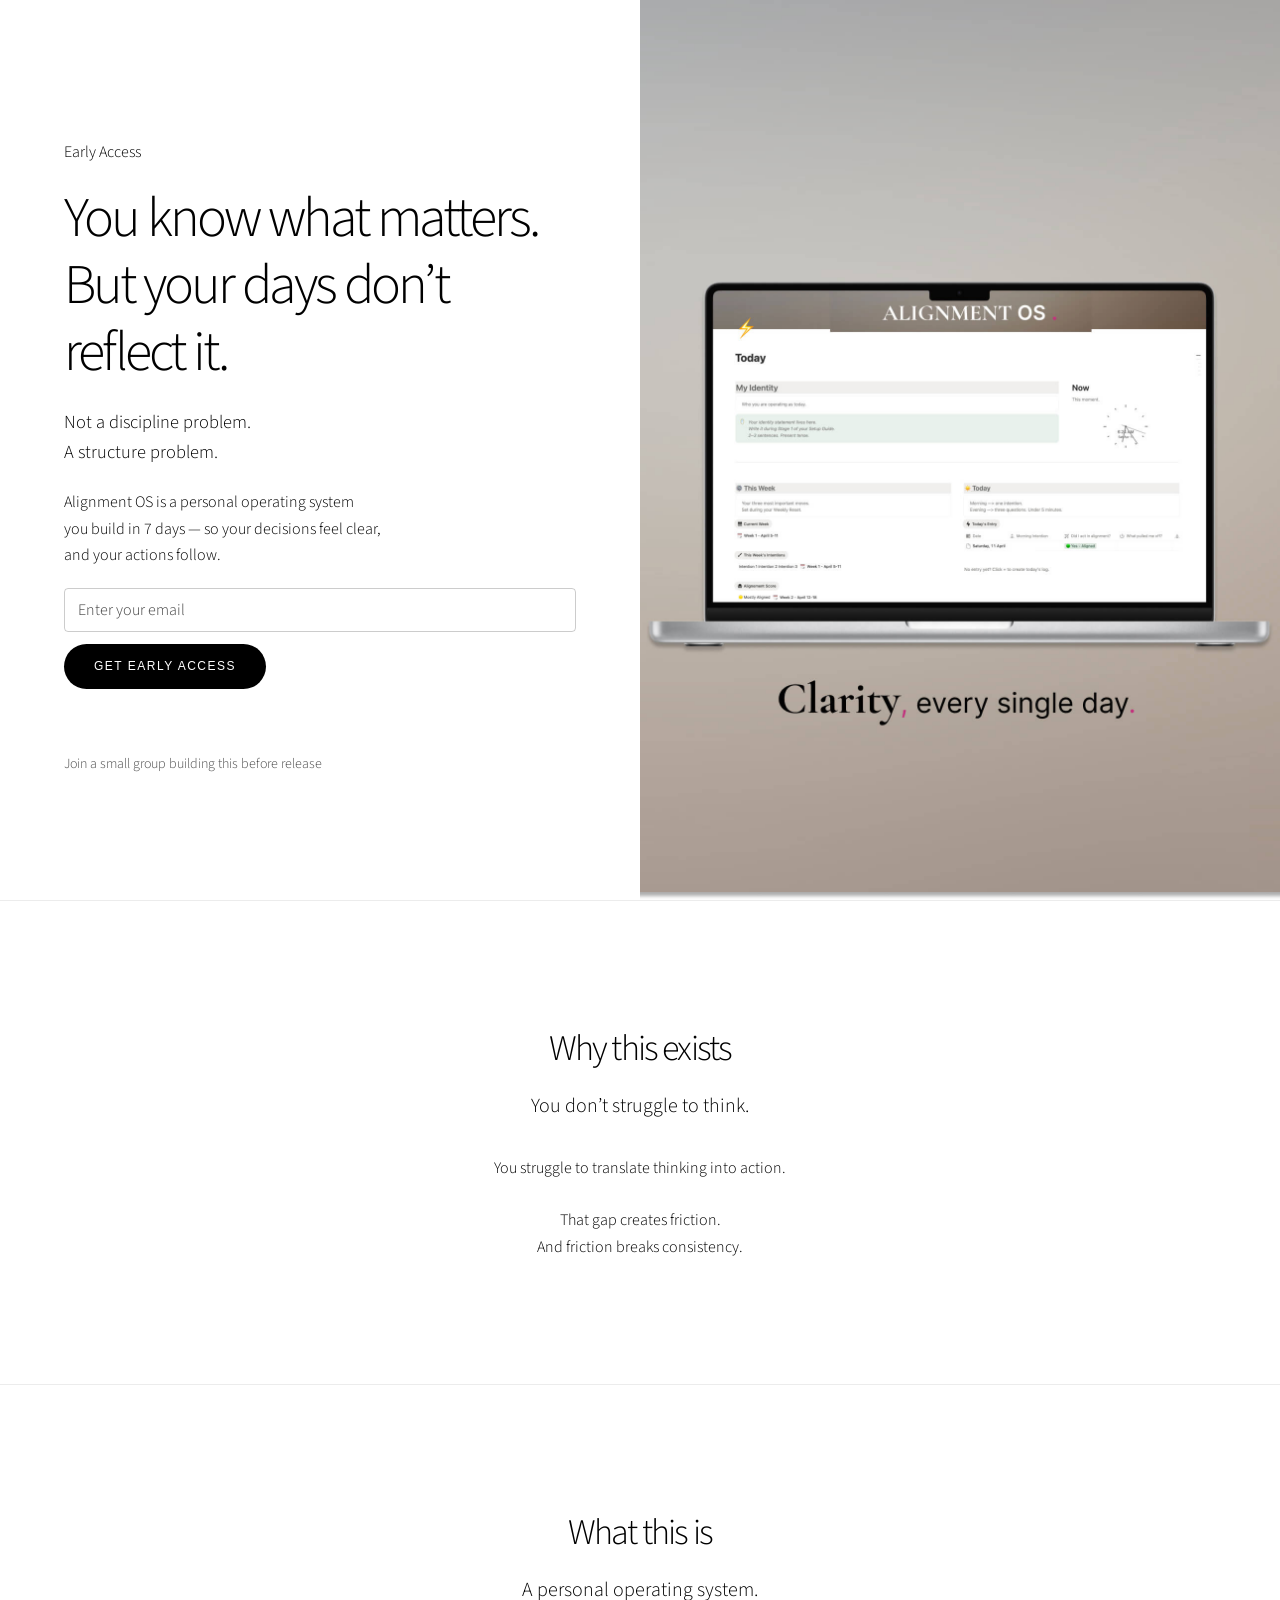
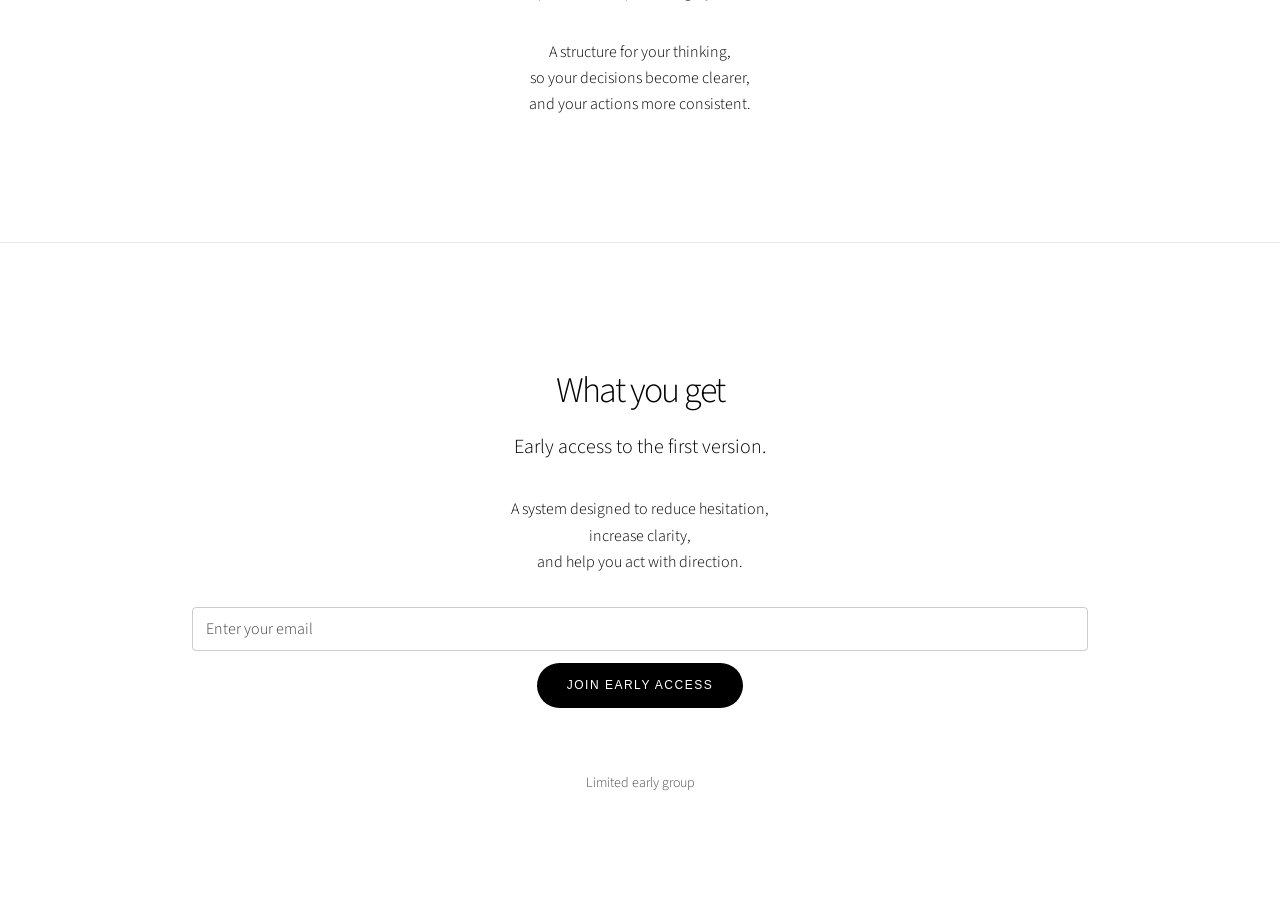
==== index.html @ 2df04540 "Update index.html" ====
<!DOCTYPE HTML>
<html>
<head>
<title>Early Access - Alignment OS</title>
<meta charset="utf-8" />
<meta name="viewport" content="width=device-width, initial-scale=1, user-scalable=no" />
<link rel="stylesheet" href="assets/css/main.css" />

<style>
.content p { margin-bottom: 1.2em; }

.hero-big { margin-bottom: 20px; }

.hero-sub {
  margin-bottom: 20px;
  font-size: 1.15em;
}

.hero-spacing { margin-bottom: 25px; }

.form-spacing input { margin-bottom: 12px; }

.cta-note {
  font-size: 14px;
  opacity: 0.7;
  margin-top: 15px;
}

.section-spacing {
  padding-top: 60px;
  padding-bottom: 60px;
}

/* IMAGE FIX */
.banner .image img {
  object-fit: cover;
  object-position: center;
  width: 100%;
  height: 100%;
}
</style>

</head>

<body class="is-preload">

<div id="wrapper" class="divided">

<!-- HERO -->
<section class="banner style1 orient-left content-align-left image-position-center fullscreen">

<div class="content">

<p>Early Access</p>

<h1 class="hero-big">
You know what matters.<br>
But your days don’t reflect it.
</h1>

<p class="hero-sub">
Not a discipline problem.<br>
A structure problem.
</p>

<p class="hero-spacing">
Alignment OS is a personal operating system<br>
you build in 7 days — so your decisions feel clear,<br>
and your actions follow.
</p>

<ul class="actions stacked">
<li>
<form action="https://formspree.io/f/xkoqaddy" method="POST" class="form-spacing">

<input type="email" name="email" placeholder="Enter your email" required>

<input type="hidden" name="_redirect" value="https://thehumancognilab.com/offer">
<input type="hidden" name="_next" value="https://thehumancognilab.com/offer">
<input type="hidden" name="_captcha" value="false">

<div>
  <button type="submit" class="primary">
    Get early access
  </button>
</div>

</form>
</li>
</ul>

<p class="cta-note">
Join a small group building this before release
</p>

</div>

<div class="image">
<img src="images/banner.jpg" alt="Alignment OS Preview" />
</div>

</section>

<!-- SECTION 2 -->
<section class="wrapper style1 align-center section-spacing">
<div class="inner">

<h2>Why this exists</h2>

<p class="major">
You don’t struggle to think.
</p>

<p>
You struggle to translate thinking into action.<br><br>
That gap creates friction.<br>
And friction breaks consistency.
</p>

</div>
</section>

<!-- SECTION 3 -->
<section class="wrapper style1 align-center section-spacing">
<div class="inner">

<h2>What this is</h2>

<p class="major">
A personal operating system.
</p>

<p>
A structure for your thinking,<br>
so your decisions become clearer,<br>
and your actions more consistent.
</p>

</div>
</section>

<!-- SECTION 4 -->
<section class="wrapper style1 align-center section-spacing">
<div class="inner">

<h2>What you get</h2>

<p class="major">
Early access to the first version.
</p>

<p>
A system designed to reduce hesitation,<br>
increase clarity,<br>
and help you act with direction.
</p>

<ul class="actions stacked" style="margin-top: 25px;">
<li>
<form action="https://formspree.io/f/xkoqaddy" method="POST">

<input type="email" name="email" placeholder="Enter your email" required>

<input type="hidden" name="_redirect" value="https://thehumancognilab.com/offer">
<input type="hidden" name="_next" value="https://thehumancognilab.com/offer">
<input type="hidden" name="_captcha" value="false">

<div style="margin-top: 12px;">
  <button type="submit" class="primary">
    Join early access
  </button>
</div>

</form>
</li>
</ul>

<p class="cta-note">
Limited early group
</p>

</div>
</section>

</div>

</body>
</html>
---- assets/css/main.css ----
@import url(fontawesome-all.min.css);
@import url("https://fonts.googleapis.com/css?family=Source+Sans+Pro:300,300i,400,400i");

/*
	Story by HTML5 UP
	html5up.net | @ajlkn
	Free for personal and commercial use under the CCA 3.0 license (html5up.net/license)
*/

html, body, div, span, applet, object,
iframe, h1, h2, h3, h4, h5, h6, p, blockquote,
pre, a, abbr, acronym, address, big, cite,
code, del, dfn, em, img, ins, kbd, q, s, samp,
small, strike, strong, sub, sup, tt, var, b,
u, i, center, dl, dt, dd, ol, ul, li, fieldset,
form, label, legend, table, caption, tbody,
tfoot, thead, tr, th, td, article, aside,
canvas, details, embed, figure, figcaption,
footer, header, hgroup, menu, nav, output, ruby,
section, summary, time, mark, audio, video {
	margin: 0;
	padding: 0;
	border: 0;
	font-size: 100%;
	font: inherit;
	vertical-align: baseline;}

article, aside, details, figcaption, figure,
footer, header, hgroup, menu, nav, section {
	display: block;}

body {
	line-height: 1;
}

ol, ul {
	list-style: none;
}

blockquote, q {
	quotes: none;
}

	blockquote:before, blockquote:after, q:before, q:after {
		content: '';
		content: none;
	}

table {
	border-collapse: collapse;
	border-spacing: 0;
}

body {
	-webkit-text-size-adjust: none;
}

mark {
	background-color: transparent;
	color: inherit;
}

input::-moz-focus-inner {
	border: 0;
	padding: 0;
}

input, select, textarea {
	-moz-appearance: none;
	-webkit-appearance: none;
	-ms-appearance: none;
	appearance: none;
}

/* Basic */

	@-ms-viewport {
		width: device-width;
	}

	body {
		-ms-overflow-style: scrollbar;
	}

	@media screen and (max-width: 480px) {

		html, body {
			min-width: 320px;
		}

	}

	html {
		box-sizing: border-box;
	}

	*, *:before, *:after {
		box-sizing: inherit;
	}

	body {
		background: #ffffff;
	}

		body.is-preload *, body.is-preload *:before, body.is-preload *:after {
			-moz-animation: none !important;
			-webkit-animation: none !important;
			-ms-animation: none !important;
			animation: none !important;
			-moz-transition: none !important;
			-webkit-transition: none !important;
			-ms-transition: none !important;
			transition: none !important;
		}

/* Type */

	html {
		font-size: 18pt;
	}

		@media screen and (max-width: 1680px) {

			html {
				font-size: 14pt;
			}

		}

		@media screen and (max-width: 1280px) {

			html {
				font-size: 12pt;
			}

		}

		@media screen and (max-width: 736px) {

			html {
				font-size: 11pt;
			}

		}

		@media screen and (max-width: 360px) {

			html {
				font-size: 10pt;
			}

		}

	body {
		background-color: #ffffff;
		color: #000000;
	}

	body, input, select, textarea {
		font-family: "Source Sans Pro", Helvetica, sans-serif;
		font-size: 1rem;
		font-weight: 300;
		line-height: 1.65;
	}

	a {
		-moz-transition: color 0.2s ease-in-out;
		-webkit-transition: color 0.2s ease-in-out;
		-ms-transition: color 0.2s ease-in-out;
		transition: color 0.2s ease-in-out;
		text-decoration: underline;
	}

		a:hover {
			text-decoration: none;
		}

	strong, b {
		font-weight: 400;
	}

	em, i {
		font-style: italic;
	}

	p {
		margin: 0 0 2rem 0;
	}

		p.major {
			font-size: 1.25rem;
		}

	h1, h2, h3, h4, h5, h6 {
		font-weight: 300;
		line-height: 1.375;
		letter-spacing: -0.05em;
		margin: 0 0 1rem 0;
	}

		h1 a, h2 a, h3 a, h4 a, h5 a, h6 a {
			color: inherit;
			text-decoration: none;
		}

	h1 {
		font-size: 3.5rem;
		line-height: 1.2;
	}

	h2 {
		font-size: 2.25rem;
	}

	h3 {
		font-size: 1.5rem;
	}

	h4 {
		font-size: 1.1rem;
	}

	h5 {
		font-size: 0.9rem;
	}

	h6 {
		font-size: 0.7rem;
	}

	sub {
		font-size: 0.8rem;
		position: relative;
		top: 0.5rem;
	}

	sup {
		font-size: 0.8rem;
		position: relative;
		top: -0.5rem;
	}

	blockquote {
		border-left: solid 4px;
		font-style: italic;
		margin: 0 0 2rem 0;
		padding: 0.5rem 0 0.5rem 2rem;
	}

	code {
		border-radius: 4px;
		font-family: "Courier New", monospace;
		font-size: 0.9em;
		margin: 0 0.25rem;
		padding: 0.25rem 0.325rem;
	}

	pre {
		-webkit-overflow-scrolling: touch;
		font-family: "Courier New", monospace;
		font-size: 0.9em;
		margin: 0 0 2rem 0;
	}

		pre code {
			display: block;
			line-height: 1.5;
			padding: 0.75rem 1rem;
			overflow-x: auto;
		}

	hr {
		border: 0;
		border-bottom: solid 1px;
		margin: 2.5rem 0;
	}

		hr.major {
			margin: 3.5rem 0;
		}

	.align-left {
		text-align: left;
	}

	.align-center {
		text-align: center;
	}

	.align-right {
		text-align: right;
	}

	@media screen and (max-width: 736px) {

		p.major {
			font-size: 1.1rem;
		}

		h1 {
			font-size: 2.5rem;
		}

		h2 {
			font-size: 2rem;
		}

		h3 {
			font-size: 1.25rem;
		}

		h4 {
			font-size: 1rem;
		}

	}

	input, select, textarea {
		color: #000000;
	}

	a {
		color: #000000;
	}

		a:hover {
			color: #47D3E5;
		}

	strong, b {
		color: #000000;
	}

	h1, h2, h3, h4, h5, h6 {
		color: #000000;
	}

	blockquote {
		border-left-color: rgba(0, 0, 0, 0.2);
	}

	code {
		background: rgba(0, 0, 0, 0.05);
		border-color: rgba(0, 0, 0, 0.2);
	}

	hr {
		border-bottom-color: rgba(0, 0, 0, 0.2);
	}

/* Row */

	.row {
		display: flex;
		flex-wrap: wrap;
		box-sizing: border-box;
		align-items: stretch;
	}

		.row > * {
			box-sizing: border-box;
		}

		.row.gtr-uniform > * > :last-child {
			margin-bottom: 0;
		}

		.row.aln-left {
			justify-content: flex-start;
		}

		.row.aln-center {
			justify-content: center;
		}

		.row.aln-right {
			justify-content: flex-end;
		}

		.row.aln-top {
			align-items: flex-start;
		}

		.row.aln-middle {
			align-items: center;
		}

		.row.aln-bottom {
			align-items: flex-end;
		}

		.row > .imp {
			order: -1;
		}

		.row > .col-1 {
			width: 8.33333%;
		}

		.row > .off-1 {
			margin-left: 8.33333%;
		}

		.row > .col-2 {
			width: 16.66667%;
		}

		.row > .off-2 {
			margin-left: 16.66667%;
		}

		.row > .col-3 {
			width: 25%;
		}

		.row > .off-3 {
			margin-left: 25%;
		}

		.row > .col-4 {
			width: 33.33333%;
		}

		.row > .off-4 {
			margin-left: 33.33333%;
		}

		.row > .col-5 {
			width: 41.66667%;
		}

		.row > .off-5 {
			margin-left: 41.66667%;
		}

		.row > .col-6 {
			width: 50%;
		}

		.row > .off-6 {
			margin-left: 50%;
		}

		.row > .col-7 {
			width: 58.33333%;
		}

		.row > .off-7 {
			margin-left: 58.33333%;
		}

		.row > .col-8 {
			width: 66.66667%;
		}

		.row > .off-8 {
			margin-left: 66.66667%;
		}

		.row > .col-9 {
			width: 75%;
		}

		.row > .off-9 {
			margin-left: 75%;
		}

		.row > .col-10 {
			width: 83.33333%;
		}

		.row > .off-10 {
			margin-left: 83.33333%;
		}

		.row > .col-11 {
			width: 91.66667%;
		}

		.row > .off-11 {
			margin-left: 91.66667%;
		}

		.row > .col-12 {
			width: 100%;
		}

		.row > .off-12 {
			margin-left: 100%;
		}

		.row.gtr-0 {
			margin-top: 0;
			margin-left: 0rem;
		}

			.row.gtr-0 > * {
				padding: 0 0 0 0rem;
			}

			.row.gtr-0.gtr-uniform {
				margin-top: 0rem;
			}

				.row.gtr-0.gtr-uniform > * {
					padding-top: 0rem;
				}

		.row.gtr-25 {
			margin-top: 0;
			margin-left: -0.5rem;
		}

			.row.gtr-25 > * {
				padding: 0 0 0 0.5rem;
			}

			.row.gtr-25.gtr-uniform {
				margin-top: -0.5rem;
			}

				.row.gtr-25.gtr-uniform > * {
					padding-top: 0.5rem;
				}

		.row.gtr-50 {
			margin-top: 0;
			margin-left: -1rem;
		}

			.row.gtr-50 > * {
				padding: 0 0 0 1rem;
			}

			.row.gtr-50.gtr-uniform {
				margin-top: -1rem;
			}

				.row.gtr-50.gtr-uniform > * {
					padding-top: 1rem;
				}

		.row {
			margin-top: 0;
			margin-left: -2rem;
		}

			.row > * {
				padding: 0 0 0 2rem;
			}

			.row.gtr-uniform {
				margin-top: -2rem;
			}

				.row.gtr-uniform > * {
					padding-top: 2rem;
				}

		.row.gtr-150 {
			margin-top: 0;
			margin-left: -3rem;
		}

			.row.gtr-150 > * {
				padding: 0 0 0 3rem;
			}

			.row.gtr-150.gtr-uniform {
				margin-top: -3rem;
			}

				.row.gtr-150.gtr-uniform > * {
					padding-top: 3rem;
				}

		.row.gtr-200 {
			margin-top: 0;
			margin-left: -4rem;
		}

			.row.gtr-200 > * {
				padding: 0 0 0 4rem;
			}

			.row.gtr-200.gtr-uniform {
				margin-top: -4rem;
			}

				.row.gtr-200.gtr-uniform > * {
					padding-top: 4rem;
				}

		@media screen and (max-width: 1680px) {

			.row {
				display: flex;
				flex-wrap: wrap;
				box-sizing: border-box;
				align-items: stretch;
			}

				.row > * {
					box-sizing: border-box;
				}

				.row.gtr-uniform > * > :last-child {
					margin-bottom: 0;
				}

				.row.aln-left {
					justify-content: flex-start;
				}

				.row.aln-center {
					justify-content: center;
				}

				.row.aln-right {
					justify-content: flex-end;
				}

				.row.aln-top {
					align-items: flex-start;
				}

				.row.aln-middle {
					align-items: center;
				}

				.row.aln-bottom {
					align-items: flex-end;
				}

				.row > .imp-xlarge {
					order: -1;
				}

				.row > .col-1-xlarge {
					width: 8.33333%;
				}

				.row > .off-1-xlarge {
					margin-left: 8.33333%;
				}

				.row > .col-2-xlarge {
					width: 16.66667%;
				}

				.row > .off-2-xlarge {
					margin-left: 16.66667%;
				}

				.row > .col-3-xlarge {
					width: 25%;
				}

				.row > .off-3-xlarge {
					margin-left: 25%;
				}

				.row > .col-4-xlarge {
					width: 33.33333%;
				}

				.row > .off-4-xlarge {
					margin-left: 33.33333%;
				}

				.row > .col-5-xlarge {
					width: 41.66667%;
				}

				.row > .off-5-xlarge {
					margin-left: 41.66667%;
				}

				.row > .col-6-xlarge {
					width: 50%;
				}

				.row > .off-6-xlarge {
					margin-left: 50%;
				}

				.row > .col-7-xlarge {
					width: 58.33333%;
				}

				.row > .off-7-xlarge {
					margin-left: 58.33333%;
				}

				.row > .col-8-xlarge {
					width: 66.66667%;
				}

				.row > .off-8-xlarge {
					margin-left: 66.66667%;
				}

				.row > .col-9-xlarge {
					width: 75%;
				}

				.row > .off-9-xlarge {
					margin-left: 75%;
				}

				.row > .col-10-xlarge {
					width: 83.33333%;
				}

				.row > .off-10-xlarge {
					margin-left: 83.33333%;
				}

				.row > .col-11-xlarge {
					width: 91.66667%;
				}

				.row > .off-11-xlarge {
					margin-left: 91.66667%;
				}

				.row > .col-12-xlarge {
					width: 100%;
				}

				.row > .off-12-xlarge {
					margin-left: 100%;
				}

				.row.gtr-0 {
					margin-top: 0;
					margin-left: 0rem;
				}

					.row.gtr-0 > * {
						padding: 0 0 0 0rem;
					}

					.row.gtr-0.gtr-uniform {
						margin-top: 0rem;
					}

						.row.gtr-0.gtr-uniform > * {
							padding-top: 0rem;
						}

				.row.gtr-25 {
					margin-top: 0;
					margin-left: -0.5rem;
				}

					.row.gtr-25 > * {
						padding: 0 0 0 0.5rem;
					}

					.row.gtr-25.gtr-uniform {
						margin-top: -0.5rem;
					}

						.row.gtr-25.gtr-uniform > * {
							padding-top: 0.5rem;
						}

				.row.gtr-50 {
					margin-top: 0;
					margin-left: -1rem;
				}

					.row.gtr-50 > * {
						padding: 0 0 0 1rem;
					}

					.row.gtr-50.gtr-uniform {
						margin-top: -1rem;
					}

						.row.gtr-50.gtr-uniform > * {
							padding-top: 1rem;
						}

				.row {
					margin-top: 0;
					margin-left: -2rem;
				}

					.row > * {
						padding: 0 0 0 2rem;
					}

					.row.gtr-uniform {
						margin-top: -2rem;
					}

						.row.gtr-uniform > * {
							padding-top: 2rem;
						}

				.row.gtr-150 {
					margin-top: 0;
					margin-left: -3rem;
				}

					.row.gtr-150 > * {
						padding: 0 0 0 3rem;
					}

					.row.gtr-150.gtr-uniform {
						margin-top: -3rem;
					}

						.row.gtr-150.gtr-uniform > * {
							padding-top: 3rem;
						}

				.row.gtr-200 {
					margin-top: 0;
					margin-left: -4rem;
				}

					.row.gtr-200 > * {
						padding: 0 0 0 4rem;
					}

					.row.gtr-200.gtr-uniform {
						margin-top: -4rem;
					}

						.row.gtr-200.gtr-uniform > * {
							padding-top: 4rem;
						}

		}

		@media screen and (max-width: 1280px) {

			.row {
				display: flex;
				flex-wrap: wrap;
				box-sizing: border-box;
				align-items: stretch;
			}

				.row > * {
					box-sizing: border-box;
				}

				.row.gtr-uniform > * > :last-child {
					margin-bottom: 0;
				}

				.row.aln-left {
					justify-content: flex-start;
				}

				.row.aln-center {
					justify-content: center;
				}

				.row.aln-right {
					justify-content: flex-end;
				}

				.row.aln-top {
					align-items: flex-start;
				}

				.row.aln-middle {
					align-items: center;
				}

				.row.aln-bottom {
					align-items: flex-end;
				}

				.row > .imp-large {
					order: -1;
				}

				.row > .col-1-large {
					width: 8.33333%;
				}

				.row > .off-1-large {
					margin-left: 8.33333%;
				}

				.row > .col-2-large {
					width: 16.66667%;
				}

				.row > .off-2-large {
					margin-left: 16.66667%;
				}

				.row > .col-3-large {
					width: 25%;
				}

				.row > .off-3-large {
					margin-left: 25%;
				}

				.row > .col-4-large {
					width: 33.33333%;
				}

				.row > .off-4-large {
					margin-left: 33.33333%;
				}

				.row > .col-5-large {
					width: 41.66667%;
				}

				.row > .off-5-large {
					margin-left: 41.66667%;
				}

				.row > .col-6-large {
					width: 50%;
				}

				.row > .off-6-large {
					margin-left: 50%;
				}

				.row > .col-7-large {
					width: 58.33333%;
				}

				.row > .off-7-large {
					margin-left: 58.33333%;
				}

				.row > .col-8-large {
					width: 66.66667%;
				}

				.row > .off-8-large {
					margin-left: 66.66667%;
				}

				.row > .col-9-large {
					width: 75%;
				}

				.row > .off-9-large {
					margin-left: 75%;
				}

				.row > .col-10-large {
					width: 83.33333%;
				}

				.row > .off-10-large {
					margin-left: 83.33333%;
				}

				.row > .col-11-large {
					width: 91.66667%;
				}

				.row > .off-11-large {
					margin-left: 91.66667%;
				}

				.row > .col-12-large {
					width: 100%;
				}

				.row > .off-12-large {
					margin-left: 100%;
				}

				.row.gtr-0 {
					margin-top: 0;
					margin-left: 0rem;
				}

					.row.gtr-0 > * {
						padding: 0 0 0 0rem;
					}

					.row.gtr-0.gtr-uniform {
						margin-top: 0rem;
					}

						.row.gtr-0.gtr-uniform > * {
							padding-top: 0rem;
						}

				.row.gtr-25 {
					margin-top: 0;
					margin-left: -0.5rem;
				}

					.row.gtr-25 > * {
						padding: 0 0 0 0.5rem;
					}

					.row.gtr-25.gtr-uniform {
						margin-top: -0.5rem;
					}

						.row.gtr-25.gtr-uniform > * {
							padding-top: 0.5rem;
						}

				.row.gtr-50 {
					margin-top: 0;
					margin-left: -1rem;
				}

					.row.gtr-50 > * {
						padding: 0 0 0 1rem;
					}

					.row.gtr-50.gtr-uniform {
						margin-top: -1rem;
					}

						.row.gtr-50.gtr-uniform > * {
							padding-top: 1rem;
						}

				.row {
					margin-top: 0;
					margin-left: -2rem;
				}

					.row > * {
						padding: 0 0 0 2rem;
					}

					.row.gtr-uniform {
						margin-top: -2rem;
					}

						.row.gtr-uniform > * {
							padding-top: 2rem;
						}

				.row.gtr-150 {
					margin-top: 0;
					margin-left: -3rem;
				}

					.row.gtr-150 > * {
						padding: 0 0 0 3rem;
					}

					.row.gtr-150.gtr-uniform {
						margin-top: -3rem;
					}

						.row.gtr-150.gtr-uniform > * {
							padding-top: 3rem;
						}

				.row.gtr-200 {
					margin-top: 0;
					margin-left: -4rem;
				}

					.row.gtr-200 > * {
						padding: 0 0 0 4rem;
					}

					.row.gtr-200.gtr-uniform {
						margin-top: -4rem;
					}

						.row.gtr-200.gtr-uniform > * {
							padding-top: 4rem;
						}

		}

		@media screen and (max-width: 980px) {

			.row {
				display: flex;
				flex-wrap: wrap;
				box-sizing: border-box;
				align-items: stretch;
			}

				.row > * {
					box-sizing: border-box;
				}

				.row.gtr-uniform > * > :last-child {
					margin-bottom: 0;
				}

				.row.aln-left {
					justify-content: flex-start;
				}

				.row.aln-center {
					justify-content: center;
				}

				.row.aln-right {
					justify-content: flex-end;
				}

				.row.aln-top {
					align-items: flex-start;
				}

				.row.aln-middle {
					align-items: center;
				}

				.row.aln-bottom {
					align-items: flex-end;
				}

				.row > .imp-medium {
					order: -1;
				}

				.row > .col-1-medium {
					width: 8.33333%;
				}

				.row > .off-1-medium {
					margin-left: 8.33333%;
				}

				.row > .col-2-medium {
					width: 16.66667%;
				}

				.row > .off-2-medium {
					margin-left: 16.66667%;
				}

				.row > .col-3-medium {
					width: 25%;
				}

				.row > .off-3-medium {
					margin-left: 25%;
				}

				.row > .col-4-medium {
					width: 33.33333%;
				}

				.row > .off-4-medium {
					margin-left: 33.33333%;
				}

				.row > .col-5-medium {
					width: 41.66667%;
				}

				.row > .off-5-medium {
					margin-left: 41.66667%;
				}

				.row > .col-6-medium {
					width: 50%;
				}

				.row > .off-6-medium {
					margin-left: 50%;
				}

				.row > .col-7-medium {
					width: 58.33333%;
				}

				.row > .off-7-medium {
					margin-left: 58.33333%;
				}

				.row > .col-8-medium {
					width: 66.66667%;
				}

				.row > .off-8-medium {
					margin-left: 66.66667%;
				}

				.row > .col-9-medium {
					width: 75%;
				}

				.row > .off-9-medium {
					margin-left: 75%;
				}

				.row > .col-10-medium {
					width: 83.33333%;
				}

				.row > .off-10-medium {
					margin-left: 83.33333%;
				}

				.row > .col-11-medium {
					width: 91.66667%;
				}

				.row > .off-11-medium {
					margin-left: 91.66667%;
				}

				.row > .col-12-medium {
					width: 100%;
				}

				.row > .off-12-medium {
					margin-left: 100%;
				}

				.row.gtr-0 {
					margin-top: 0;
					margin-left: 0rem;
				}

					.row.gtr-0 > * {
						padding: 0 0 0 0rem;
					}

					.row.gtr-0.gtr-uniform {
						margin-top: 0rem;
					}

						.row.gtr-0.gtr-uniform > * {
							padding-top: 0rem;
						}

				.row.gtr-25 {
					margin-top: 0;
					margin-left: -0.5rem;
				}

					.row.gtr-25 > * {
						padding: 0 0 0 0.5rem;
					}

					.row.gtr-25.gtr-uniform {
						margin-top: -0.5rem;
					}

						.row.gtr-25.gtr-uniform > * {
							padding-top: 0.5rem;
						}

				.row.gtr-50 {
					margin-top: 0;
					margin-left: -1rem;
				}

					.row.gtr-50 > * {
						padding: 0 0 0 1rem;
					}

					.row.gtr-50.gtr-uniform {
						margin-top: -1rem;
					}

						.row.gtr-50.gtr-uniform > * {
							padding-top: 1rem;
						}

				.row {
					margin-top: 0;
					margin-left: -2rem;
				}

					.row > * {
						padding: 0 0 0 2rem;
					}

					.row.gtr-uniform {
						margin-top: -2rem;
					}

						.row.gtr-uniform > * {
							padding-top: 2rem;
						}

				.row.gtr-150 {
					margin-top: 0;
					margin-left: -3rem;
				}

					.row.gtr-150 > * {
						padding: 0 0 0 3rem;
					}

					.row.gtr-150.gtr-uniform {
						margin-top: -3rem;
					}

						.row.gtr-150.gtr-uniform > * {
							padding-top: 3rem;
						}

				.row.gtr-200 {
					margin-top: 0;
					margin-left: -4rem;
				}

					.row.gtr-200 > * {
						padding: 0 0 0 4rem;
					}

					.row.gtr-200.gtr-uniform {
						margin-top: -4rem;
					}

						.row.gtr-200.gtr-uniform > * {
							padding-top: 4rem;
						}

		}

		@media screen and (max-width: 736px) {

			.row {
				display: flex;
				flex-wrap: wrap;
				box-sizing: border-box;
				align-items: stretch;
			}

				.row > * {
					box-sizing: border-box;
				}

				.row.gtr-uniform > * > :last-child {
					margin-bottom: 0;
				}

				.row.aln-left {
					justify-content: flex-start;
				}

				.row.aln-center {
					justify-content: center;
				}

				.row.aln-right {
					justify-content: flex-end;
				}

				.row.aln-top {
					align-items: flex-start;
				}

				.row.aln-middle {
					align-items: center;
				}

				.row.aln-bottom {
					align-items: flex-end;
				}

				.row > .imp-small {
					order: -1;
				}

				.row > .col-1-small {
					width: 8.33333%;
				}

				.row > .off-1-small {
					margin-left: 8.33333%;
				}

				.row > .col-2-small {
					width: 16.66667%;
				}

				.row > .off-2-small {
					margin-left: 16.66667%;
				}

				.row > .col-3-small {
					width: 25%;
				}

				.row > .off-3-small {
					margin-left: 25%;
				}

				.row > .col-4-small {
					width: 33.33333%;
				}

				.row > .off-4-small {
					margin-left: 33.33333%;
				}

				.row > .col-5-small {
					width: 41.66667%;
				}

				.row > .off-5-small {
					margin-left: 41.66667%;
				}

				.row > .col-6-small {
					width: 50%;
				}

				.row > .off-6-small {
					margin-left: 50%;
				}

				.row > .col-7-small {
					width: 58.33333%;
				}

				.row > .off-7-small {
					margin-left: 58.33333%;
				}

				.row > .col-8-small {
					width: 66.66667%;
				}

				.row > .off-8-small {
					margin-left: 66.66667%;
				}

				.row > .col-9-small {
					width: 75%;
				}

				.row > .off-9-small {
					margin-left: 75%;
				}

				.row > .col-10-small {
					width: 83.33333%;
				}

				.row > .off-10-small {
					margin-left: 83.33333%;
				}

				.row > .col-11-small {
					width: 91.66667%;
				}

				.row > .off-11-small {
					margin-left: 91.66667%;
				}

				.row > .col-12-small {
					width: 100%;
				}

				.row > .off-12-small {
					margin-left: 100%;
				}

				.row.gtr-0 {
					margin-top: 0;
					margin-left: 0rem;
				}

					.row.gtr-0 > * {
						padding: 0 0 0 0rem;
					}

					.row.gtr-0.gtr-uniform {
						margin-top: 0rem;
					}

						.row.gtr-0.gtr-uniform > * {
							padding-top: 0rem;
						}

				.row.gtr-25 {
					margin-top: 0;
					margin-left: -0.5rem;
				}

					.row.gtr-25 > * {
						padding: 0 0 0 0.5rem;
					}

					.row.gtr-25.gtr-uniform {
						margin-top: -0.5rem;
					}

						.row.gtr-25.gtr-uniform > * {
							padding-top: 0.5rem;
						}

				.row.gtr-50 {
					margin-top: 0;
					margin-left: -1rem;
				}

					.row.gtr-50 > * {
						padding: 0 0 0 1rem;
					}

					.row.gtr-50.gtr-uniform {
						margin-top: -1rem;
					}

						.row.gtr-50.gtr-uniform > * {
							padding-top: 1rem;
						}

				.row {
					margin-top: 0;
					margin-left: -2rem;
				}

					.row > * {
						padding: 0 0 0 2rem;
					}

					.row.gtr-uniform {
						margin-top: -2rem;
					}

						.row.gtr-uniform > * {
							padding-top: 2rem;
						}

				.row.gtr-150 {
					margin-top: 0;
					margin-left: -3rem;
				}

					.row.gtr-150 > * {
						padding: 0 0 0 3rem;
					}

					.row.gtr-150.gtr-uniform {
						margin-top: -3rem;
					}

						.row.gtr-150.gtr-uniform > * {
							padding-top: 3rem;
						}

				.row.gtr-200 {
					margin-top: 0;
					margin-left: -4rem;
				}

					.row.gtr-200 > * {
						padding: 0 0 0 4rem;
					}

					.row.gtr-200.gtr-uniform {
						margin-top: -4rem;
					}

						.row.gtr-200.gtr-uniform > * {
							padding-top: 4rem;
						}

		}

		@media screen and (max-width: 480px) {

			.row {
				display: flex;
				flex-wrap: wrap;
				box-sizing: border-box;
				align-items: stretch;
			}

				.row > * {
					box-sizing: border-box;
				}

				.row.gtr-uniform > * > :last-child {
					margin-bottom: 0;
				}

				.row.aln-left {
					justify-content: flex-start;
				}

				.row.aln-center {
					justify-content: center;
				}

				.row.aln-right {
					justify-content: flex-end;
				}

				.row.aln-top {
					align-items: flex-start;
				}

				.row.aln-middle {
					align-items: center;
				}

				.row.aln-bottom {
					align-items: flex-end;
				}

				.row > .imp-xsmall {
					order: -1;
				}

				.row > .col-1-xsmall {
					width: 8.33333%;
				}

				.row > .off-1-xsmall {
					margin-left: 8.33333%;
				}

				.row > .col-2-xsmall {
					width: 16.66667%;
				}

				.row > .off-2-xsmall {
					margin-left: 16.66667%;
				}

				.row > .col-3-xsmall {
					width: 25%;
				}

				.row > .off-3-xsmall {
					margin-left: 25%;
				}

				.row > .col-4-xsmall {
					width: 33.33333%;
				}

				.row > .off-4-xsmall {
					margin-left: 33.33333%;
				}

				.row > .col-5-xsmall {
					width: 41.66667%;
				}

				.row > .off-5-xsmall {
					margin-left: 41.66667%;
				}

				.row > .col-6-xsmall {
					width: 50%;
				}

				.row > .off-6-xsmall {
					margin-left: 50%;
				}

				.row > .col-7-xsmall {
					width: 58.33333%;
				}

				.row > .off-7-xsmall {
					margin-left: 58.33333%;
				}

				.row > .col-8-xsmall {
					width: 66.66667%;
				}

				.row > .off-8-xsmall {
					margin-left: 66.66667%;
				}

				.row > .col-9-xsmall {
					width: 75%;
				}

				.row > .off-9-xsmall {
					margin-left: 75%;
				}

				.row > .col-10-xsmall {
					width: 83.33333%;
				}

				.row > .off-10-xsmall {
					margin-left: 83.33333%;
				}

				.row > .col-11-xsmall {
					width: 91.66667%;
				}

				.row > .off-11-xsmall {
					margin-left: 91.66667%;
				}

				.row > .col-12-xsmall {
					width: 100%;
				}

				.row > .off-12-xsmall {
					margin-left: 100%;
				}

				.row.gtr-0 {
					margin-top: 0;
					margin-left: 0rem;
				}

					.row.gtr-0 > * {
						padding: 0 0 0 0rem;
					}

					.row.gtr-0.gtr-uniform {
						margin-top: 0rem;
					}

						.row.gtr-0.gtr-uniform > * {
							padding-top: 0rem;
						}

				.row.gtr-25 {
					margin-top: 0;
					margin-left: -0.5rem;
				}

					.row.gtr-25 > * {
						padding: 0 0 0 0.5rem;
					}

					.row.gtr-25.gtr-uniform {
						margin-top: -0.5rem;
					}

						.row.gtr-25.gtr-uniform > * {
							padding-top: 0.5rem;
						}

				.row.gtr-50 {
					margin-top: 0;
					margin-left: -1rem;
				}

					.row.gtr-50 > * {
						padding: 0 0 0 1rem;
					}

					.row.gtr-50.gtr-uniform {
						margin-top: -1rem;
					}

						.row.gtr-50.gtr-uniform > * {
							padding-top: 1rem;
						}

				.row {
					margin-top: 0;
					margin-left: -2rem;
				}

					.row > * {
						padding: 0 0 0 2rem;
					}

					.row.gtr-uniform {
						margin-top: -2rem;
					}

						.row.gtr-uniform > * {
							padding-top: 2rem;
						}

				.row.gtr-150 {
					margin-top: 0;
					margin-left: -3rem;
				}

					.row.gtr-150 > * {
						padding: 0 0 0 3rem;
					}

					.row.gtr-150.gtr-uniform {
						margin-top: -3rem;
					}

						.row.gtr-150.gtr-uniform > * {
							padding-top: 3rem;
						}

				.row.gtr-200 {
					margin-top: 0;
					margin-left: -4rem;
				}

					.row.gtr-200 > * {
						padding: 0 0 0 4rem;
					}

					.row.gtr-200.gtr-uniform {
						margin-top: -4rem;
					}

						.row.gtr-200.gtr-uniform > * {
							padding-top: 4rem;
						}

		}

		@media screen and (max-width: 360px) {

			.row {
				display: flex;
				flex-wrap: wrap;
				box-sizing: border-box;
				align-items: stretch;
			}

				.row > * {
					box-sizing: border-box;
				}

				.row.gtr-uniform > * > :last-child {
					margin-bottom: 0;
				}

				.row.aln-left {
					justify-content: flex-start;
				}

				.row.aln-center {
					justify-content: center;
				}

				.row.aln-right {
					justify-content: flex-end;
				}

				.row.aln-top {
					align-items: flex-start;
				}

				.row.aln-middle {
					align-items: center;
				}

				.row.aln-bottom {
					align-items: flex-end;
				}

				.row > .imp-xxsmall {
					order: -1;
				}

				.row > .col-1-xxsmall {
					width: 8.33333%;
				}

				.row > .off-1-xxsmall {
					margin-left: 8.33333%;
				}

				.row > .col-2-xxsmall {
					width: 16.66667%;
				}

				.row > .off-2-xxsmall {
					margin-left: 16.66667%;
				}

				.row > .col-3-xxsmall {
					width: 25%;
				}

				.row > .off-3-xxsmall {
					margin-left: 25%;
				}

				.row > .col-4-xxsmall {
					width: 33.33333%;
				}

				.row > .off-4-xxsmall {
					margin-left: 33.33333%;
				}

				.row > .col-5-xxsmall {
					width: 41.66667%;
				}

				.row > .off-5-xxsmall {
					margin-left: 41.66667%;
				}

				.row > .col-6-xxsmall {
					width: 50%;
				}

				.row > .off-6-xxsmall {
					margin-left: 50%;
				}

				.row > .col-7-xxsmall {
					width: 58.33333%;
				}

				.row > .off-7-xxsmall {
					margin-left: 58.33333%;
				}

				.row > .col-8-xxsmall {
					width: 66.66667%;
				}

				.row > .off-8-xxsmall {
					margin-left: 66.66667%;
				}

				.row > .col-9-xxsmall {
					width: 75%;
				}

				.row > .off-9-xxsmall {
					margin-left: 75%;
				}

				.row > .col-10-xxsmall {
					width: 83.33333%;
				}

				.row > .off-10-xxsmall {
					margin-left: 83.33333%;
				}

				.row > .col-11-xxsmall {
					width: 91.66667%;
				}

				.row > .off-11-xxsmall {
					margin-left: 91.66667%;
				}

				.row > .col-12-xxsmall {
					width: 100%;
				}

				.row > .off-12-xxsmall {
					margin-left: 100%;
				}

				.row.gtr-0 {
					margin-top: 0;
					margin-left: 0rem;
				}

					.row.gtr-0 > * {
						padding: 0 0 0 0rem;
					}

					.row.gtr-0.gtr-uniform {
						margin-top: 0rem;
					}

						.row.gtr-0.gtr-uniform > * {
							padding-top: 0rem;
						}

				.row.gtr-25 {
					margin-top: 0;
					margin-left: -0.5rem;
				}

					.row.gtr-25 > * {
						padding: 0 0 0 0.5rem;
					}

					.row.gtr-25.gtr-uniform {
						margin-top: -0.5rem;
					}

						.row.gtr-25.gtr-uniform > * {
							padding-top: 0.5rem;
						}

				.row.gtr-50 {
					margin-top: 0;
					margin-left: -1rem;
				}

					.row.gtr-50 > * {
						padding: 0 0 0 1rem;
					}

					.row.gtr-50.gtr-uniform {
						margin-top: -1rem;
					}

						.row.gtr-50.gtr-uniform > * {
							padding-top: 1rem;
						}

				.row {
					margin-top: 0;
					margin-left: -2rem;
				}

					.row > * {
						padding: 0 0 0 2rem;
					}

					.row.gtr-uniform {
						margin-top: -2rem;
					}

						.row.gtr-uniform > * {
							padding-top: 2rem;
						}

				.row.gtr-150 {
					margin-top: 0;
					margin-left: -3rem;
				}

					.row.gtr-150 > * {
						padding: 0 0 0 3rem;
					}

					.row.gtr-150.gtr-uniform {
						margin-top: -3rem;
					}

						.row.gtr-150.gtr-uniform > * {
							padding-top: 3rem;
						}

				.row.gtr-200 {
					margin-top: 0;
					margin-left: -4rem;
				}

					.row.gtr-200 > * {
						padding: 0 0 0 4rem;
					}

					.row.gtr-200.gtr-uniform {
						margin-top: -4rem;
					}

						.row.gtr-200.gtr-uniform > * {
							padding-top: 4rem;
						}

		}

/* Box */

	.box {
		border-radius: 4px;
		border: solid 1px;
		margin-bottom: 2rem;
		padding: 1.5rem;
	}

		.box > :last-child,
		.box > :last-child > :last-child,
		.box > :last-child > :last-child > :last-child {
			margin-bottom: 0;
		}

		.box.alt {
			border: 0;
			border-radius: 0;
			padding: 0;
		}

	.box {
		border-color: rgba(0, 0, 0, 0.2);
	}

/* Button */

	input[type="submit"],
	input[type="reset"],
	input[type="button"],
	button,
	.button {
		-moz-appearance: none;
		-webkit-appearance: none;
		-ms-appearance: none;
		appearance: none;
		-moz-transition: background-color 0.2s ease-in-out, box-shadow 0.2s ease-in-out, color 0.2s ease-in-out;
		-webkit-transition: background-color 0.2s ease-in-out, box-shadow 0.2s ease-in-out, color 0.2s ease-in-out;
		-ms-transition: background-color 0.2s ease-in-out, box-shadow 0.2s ease-in-out, color 0.2s ease-in-out;
		transition: background-color 0.2s ease-in-out, box-shadow 0.2s ease-in-out, color 0.2s ease-in-out;
		border: 0;
		cursor: pointer;
		display: inline-block;
		font-weight: 400;
		letter-spacing: 0.125em;
		text-align: center;
		text-decoration: none;
		text-transform: uppercase;
		white-space: nowrap;
		font-size: 0.75rem;
		max-width: 20rem;
		height: 3.75em;
		line-height: 3.75em;
		border-radius: 3.75em;
		padding: 0 2.5em;
		text-overflow: ellipsis;
		overflow: hidden;
	}

		input[type="submit"].icon:before,
		input[type="reset"].icon:before,
		input[type="button"].icon:before,
		button.icon:before,
		.button.icon:before {
			margin-right: 0.5rem;
		}

		input[type="submit"].fit,
		input[type="reset"].fit,
		input[type="button"].fit,
		button.fit,
		.button.fit {
			width: 100%;
		}

		input[type="submit"].small,
		input[type="reset"].small,
		input[type="button"].small,
		button.small,
		.button.small {
			font-size: 0.6rem;
			height: 3.325em;
			line-height: 3.325em;
			border-radius: 3.325em;
			padding: 0 2em;
		}

		input[type="submit"].large,
		input[type="reset"].large,
		input[type="button"].large,
		button.large,
		.button.large {
			font-size: 0.8rem;
			height: 4em;
			line-height: 4em;
			border-radius: 4em;
			padding: 0 3em;
		}

		input[type="submit"].wide,
		input[type="reset"].wide,
		input[type="button"].wide,
		button.wide,
		.button.wide {
			min-width: 14em;
		}

		input[type="submit"].disabled, input[type="submit"]:disabled,
		input[type="reset"].disabled,
		input[type="reset"]:disabled,
		input[type="button"].disabled,
		input[type="button"]:disabled,
		button.disabled,
		button:disabled,
		.button.disabled,
		.button:disabled {
			pointer-events: none;
			opacity: 0.25;
		}

	input[type="submit"],
	input[type="reset"],
	input[type="button"],
	button,
	.button {
		background-color: transparent;
		box-shadow: inset 0 0 0 1px rgba(0, 0, 0, 0.2);
		color: #000000 !important;
	}

		input[type="submit"]:hover,
		input[type="reset"]:hover,
		input[type="button"]:hover,
		button:hover,
		.button:hover {
			box-shadow: inset 0 0 0 1px #47D3E5;
			color: #47D3E5 !important;
		}

		input[type="submit"]:active,
		input[type="reset"]:active,
		input[type="button"]:active,
		button:active,
		.button:active {
			background-color: rgba(71, 211, 229, 0.2);
			box-shadow: inset 0 0 0 1px #47D3E5;
			color: #47D3E5 !important;
		}

		input[type="submit"].primary,
		input[type="reset"].primary,
		input[type="button"].primary,
		button.primary,
		.button.primary {
			background-color: #000000;
			box-shadow: none;
			color: #ffffff !important;
		}

			input[type="submit"].primary:hover,
			input[type="reset"].primary:hover,
			input[type="button"].primary:hover,
			button.primary:hover,
			.button.primary:hover {
				background-color: #47D3E5;
			}

			input[type="submit"].primary:active,
			input[type="reset"].primary:active,
			input[type="button"].primary:active,
			button.primary:active,
			.button.primary:active {
				background-color: #1ebdd1;
			}

/* Form */

	form {
		margin: 0 0 2rem 0;
	}

		form > :last-child {
			margin-bottom: 0;
		}

		form > .fields {
			display: -moz-flex;
			display: -webkit-flex;
			display: -ms-flex;
			display: flex;
			-moz-flex-wrap: wrap;
			-webkit-flex-wrap: wrap;
			-ms-flex-wrap: wrap;
			flex-wrap: wrap;
			width: calc(100% + 3rem);
			margin: -1.5rem 0 2rem -1.5rem;
		}

			form > .fields > .field {
				-moz-flex-grow: 0;
				-webkit-flex-grow: 0;
				-ms-flex-grow: 0;
				flex-grow: 0;
				-moz-flex-shrink: 0;
				-webkit-flex-shrink: 0;
				-ms-flex-shrink: 0;
				flex-shrink: 0;
				padding: 1.5rem 0 0 1.5rem;
				width: calc(100% - 1.5rem);
			}

				form > .fields > .field.half {
					width: calc(50% - 0.75rem);
				}

				form > .fields > .field.third {
					width: calc(100%/3 - 0.5rem);
				}

				form > .fields > .field.quarter {
					width: calc(25% - 0.375rem);
				}

		@media screen and (max-width: 480px) {

			form > .fields {
				width: calc(100% + 3rem);
				margin: -1.5rem 0 2rem -1.5rem;
			}

				form > .fields > .field {
					padding: 1.5rem 0 0 1.5rem;
					width: calc(100% - 1.5rem);
				}

					form > .fields > .field.half {
						width: calc(100% - 1.5rem);
					}

					form > .fields > .field.third {
						width: calc(100% - 1.5rem);
					}

					form > .fields > .field.quarter {
						width: calc(100% - 1.5rem);
					}

		}

	label {
		display: block;
		font-size: 0.9rem;
		font-weight: 400;
		margin: 0 0 1rem 0;
	}

	input[type="text"],
	input[type="password"],
	input[type="email"],
	input[type="tel"],
	input[type="search"],
	input[type="url"],
	select,
	textarea {
		-moz-appearance: none;
		-webkit-appearance: none;
		-ms-appearance: none;
		appearance: none;
		background-color: transparent;
		border-radius: 4px;
		border: none;
		border: solid 1px;
		color: inherit;
		display: block;
		outline: 0;
		padding: 0 0.825rem;
		text-decoration: none;
		width: 100%;
	}

		input[type="text"]:invalid,
		input[type="password"]:invalid,
		input[type="email"]:invalid,
		input[type="tel"]:invalid,
		input[type="search"]:invalid,
		input[type="url"]:invalid,
		select:invalid,
		textarea:invalid {
			box-shadow: none;
		}

	select {
		background-size: 1.25rem;
		background-repeat: no-repeat;
		background-position: calc(100% - 1rem) center;
		height: 2.75rem;
		padding-right: 2.75rem;
		text-overflow: ellipsis;
	}

		select:focus::-ms-value {
			background-color: transparent;
		}

		select::-ms-expand {
			display: none;
		}

	input[type="text"],
	input[type="password"],
	input[type="email"],
	input[type="tel"],
	input[type="search"],
	input[type="url"],
	select {
		height: 2.75rem;
	}

	textarea {
		padding: 0.75rem 1rem;
	}

	input[type="checkbox"],
	input[type="radio"] {
		-moz-appearance: none;
		-webkit-appearance: none;
		-ms-appearance: none;
		appearance: none;
		display: block;
		float: left;
		margin-right: -2rem;
		opacity: 0;
		width: 1rem;
		z-index: -1;
	}

		input[type="checkbox"] + label,
		input[type="radio"] + label {
			text-decoration: none;
			-moz-user-select: none;
			-webkit-user-select: none;
			-ms-user-select: none;
			user-select: none;
			cursor: pointer;
			display: inline-block;
			font-size: 1rem;
			font-weight: 300;
			padding-left: 2.4rem;
			padding-right: 0.75rem;
			position: relative;
			margin-bottom: 0;
		}

			input[type="checkbox"] + label:before,
			input[type="radio"] + label:before {
				-moz-osx-font-smoothing: grayscale;
				-webkit-font-smoothing: antialiased;
				display: inline-block;
				font-style: normal;
				font-variant: normal;
				text-rendering: auto;
				line-height: 1;
				text-transform: none !important;
				font-family: 'Font Awesome 5 Free';
				font-weight: 900;
			}

			input[type="checkbox"] + label:before,
			input[type="radio"] + label:before {
				border-radius: 4px;
				border: solid 1px;
				content: '';
				display: inline-block;
				font-size: 0.8rem;
				height: 1.65rem;
				left: 0;
				line-height: 1.65rem;
				position: absolute;
				text-align: center;
				top: 0;
				width: 1.65rem;
			}

		input[type="checkbox"]:checked + label:before,
		input[type="radio"]:checked + label:before {
			content: '\f00c';
		}

	input[type="checkbox"] + label:before {
		border-radius: 4px;
	}

	input[type="radio"] + label:before {
		border-radius: 100%;
	}

	::-webkit-input-placeholder {
		opacity: 1.0;
	}

	:-moz-placeholder {
		opacity: 1.0;
	}

	::-moz-placeholder {
		opacity: 1.0;
	}

	:-ms-input-placeholder {
		opacity: 1.0;
	}

	label {
		color: #000000;
	}

	input[type="text"],
	input[type="password"],
	input[type="email"],
	input[type="tel"],
	input[type="search"],
	input[type="url"],
	select,
	textarea {
		border-color: rgba(0, 0, 0, 0.2);
	}

		input[type="text"]:focus,
		input[type="password"]:focus,
		input[type="email"]:focus,
		input[type="tel"]:focus,
		input[type="search"]:focus,
		input[type="url"]:focus,
		select:focus,
		textarea:focus {
			border-color: #47D3E5;
			box-shadow: 0 0 0 1px #47D3E5;
		}

	select {
		background-image: url("data:image/svg+xml;charset=utf8,%3Csvg xmlns='http://www.w3.org/2000/svg' width='40' height='40' preserveAspectRatio='none' viewBox='0 0 40 40'%3E%3Cpath d='M9.4,12.3l10.4,10.4l10.4-10.4c0.2-0.2,0.5-0.4,0.9-0.4c0.3,0,0.6,0.1,0.9,0.4l3.3,3.3c0.2,0.2,0.4,0.5,0.4,0.9 c0,0.4-0.1,0.6-0.4,0.9L20.7,31.9c-0.2,0.2-0.5,0.4-0.9,0.4c-0.3,0-0.6-0.1-0.9-0.4L4.3,17.3c-0.2-0.2-0.4-0.5-0.4-0.9 c0-0.4,0.1-0.6,0.4-0.9l3.3-3.3c0.2-0.2,0.5-0.4,0.9-0.4S9.1,12.1,9.4,12.3z' fill='rgba(0, 0, 0, 0.2)' /%3E%3C/svg%3E");
	}

		select option {
			color: #000000;
			background: #ffffff;
		}

	input[type="checkbox"] + label,
	input[type="radio"] + label {
		color: #000000;
	}

		input[type="checkbox"] + label:before,
		input[type="radio"] + label:before {
			border-color: rgba(0, 0, 0, 0.2);
		}

	input[type="checkbox"]:checked + label:before,
	input[type="radio"]:checked + label:before {
		background-color: #000000;
		border-color: #000000;
		color: #ffffff;
	}

	input[type="checkbox"]:focus + label:before,
	input[type="radio"]:focus + label:before {
		border-color: #47D3E5;
		box-shadow: 0 0 0 1px #47D3E5;
	}

	::-webkit-input-placeholder {
		color: rgba(0, 0, 0, 0.75) !important;
	}

	:-moz-placeholder {
		color: rgba(0, 0, 0, 0.75) !important;
	}

	::-moz-placeholder {
		color: rgba(0, 0, 0, 0.75) !important;
	}

	:-ms-input-placeholder {
		color: rgba(0, 0, 0, 0.75) !important;
	}

/* Icon */

	.icon {
		text-decoration: none;
		border-bottom: none;
		position: relative;
		text-align: center;
	}

		.icon:before {
			-moz-osx-font-smoothing: grayscale;
			-webkit-font-smoothing: antialiased;
			display: inline-block;
			font-style: normal;
			font-variant: normal;
			text-rendering: auto;
			line-height: 1;
			text-transform: none !important;
			font-family: 'Font Awesome 5 Free';
			font-weight: 400;
		}

		.icon > .label {
			display: none;
		}

		.icon:before {
			line-height: inherit;
		}

		.icon.solid:before {
			font-weight: 900;
		}

		.icon.brands:before {
			font-family: 'Font Awesome 5 Brands';
		}

		.icon.style2:before {
			border-radius: 2.75em;
			display: inline-block;
			height: 2.75em;
			line-height: 2.75em;
			width: 2.75em;
		}

		.icon.major {
			display: block;
			margin: 0 0 1rem 0;
		}

			.icon.major:before {
				font-size: 1.25rem;
			}

	a.icon.style2:before {
		-moz-transition: background-color 0.2s ease-in-out, box-shadow 0.2s ease-in-out, color 0.2s ease-in-out;
		-webkit-transition: background-color 0.2s ease-in-out, box-shadow 0.2s ease-in-out, color 0.2s ease-in-out;
		-ms-transition: background-color 0.2s ease-in-out, box-shadow 0.2s ease-in-out, color 0.2s ease-in-out;
		transition: background-color 0.2s ease-in-out, box-shadow 0.2s ease-in-out, color 0.2s ease-in-out;
	}

	.icon.style2:before {
		box-shadow: inset 0 0 0 1px rgba(0, 0, 0, 0.2);
	}

	a.icon.style2:hover:before {
		box-shadow: inset 0 0 0 1px #47D3E5;
		color: #47D3E5;
	}

	a.icon.style2:active:before {
		background-color: rgba(71, 211, 229, 0.1);
		box-shadow: inset 0 0 0 1px #47D3E5;
		color: #47D3E5;
	}

/* Image */

	.image {
		border: 0;
		border-radius: 4px;
		display: inline-block;
		position: relative;
	}

		.image img {
			display: block;
			border-radius: 4px;
		}

		.image.left, .image.right {
			width: 40%;
			max-width: 10rem;
		}

			.image.left img, .image.right img {
				width: 100%;
			}

		.image.left {
			float: left;
			margin: 0 1.5rem 1rem 0;
			top: 0.25rem;
		}

		.image.right {
			float: right;
			margin: 0 0 1rem 1.5rem;
			top: 0.25rem;
		}

		.image.fit {
			display: block;
			margin: 0 0 2rem 0;
			width: 100%;
		}

			.image.fit img {
				width: 100%;
			}

		.image.main {
			display: block;
			margin: 0 0 3rem 0;
			width: 100%;
		}

			.image.main img {
				width: 100%;
			}

/* List */

	ol {
		list-style: decimal;
		margin: 0 0 2rem 0;
		padding-left: 1.25rem;
	}

		ol li {
			padding-left: 0.25rem;
		}

	ul {
		list-style: disc;
		margin: 0 0 2rem 0;
		padding-left: 1rem;
	}

		ul li {
			padding-left: 0.5rem;
		}

		ul.alt {
			list-style: none;
			padding-left: 0;
		}

			ul.alt li {
				border-top: solid 1px;
				padding: 0.5rem 0;
			}

				ul.alt li:first-child {
					border-top: 0;
					padding-top: 0;
				}

	dl {
		margin: 0 0 2rem 0;
	}

		dl dt {
			display: block;
			font-weight: 400;
			margin: 0 0 1rem 0;
		}

		dl dd {
			margin-left: 2rem;
		}

		dl.style2 dt {
			width: 25%;
			float: left;
		}

		dl.style2 dd {
			width: 70%;
			float: left;
		}

		dl.style2:after {
			content: '';
			display: block;
			clear: both;
		}

	ul.alt li {
		border-top-color: rgba(0, 0, 0, 0.2);
	}

/* Actions */

	ul.actions {
		display: -moz-flex;
		display: -webkit-flex;
		display: -ms-flex;
		display: flex;
		cursor: default;
		list-style: none;
		margin-left: -1rem;
		padding-left: 0;
	}

		ul.actions li {
			padding: 0 0 0 1rem;
			vertical-align: middle;
		}

		ul.actions.special {
			-moz-justify-content: center;
			-webkit-justify-content: center;
			-ms-justify-content: center;
			justify-content: center;
			width: 100%;
			margin-left: 0;
		}

			ul.actions.special li:first-child {
				padding-left: 0;
			}

		ul.actions.stacked {
			-moz-flex-direction: column;
			-webkit-flex-direction: column;
			-ms-flex-direction: column;
			flex-direction: column;
			margin-left: 0;
		}

			ul.actions.stacked li {
				padding: 1.3rem 0 0 0;
			}

				ul.actions.stacked li:first-child {
					padding-top: 0;
				}

		ul.actions.fit {
			width: calc(100% + 1rem);
		}

			ul.actions.fit li {
				-moz-flex-grow: 1;
				-webkit-flex-grow: 1;
				-ms-flex-grow: 1;
				flex-grow: 1;
				-moz-flex-shrink: 1;
				-webkit-flex-shrink: 1;
				-ms-flex-shrink: 1;
				flex-shrink: 1;
				width: 100%;
			}

				ul.actions.fit li > * {
					width: 100%;
				}

			ul.actions.fit.stacked {
				width: 100%;
			}

		@media screen and (max-width: 480px) {

			ul.actions:not(.fixed) {
				-moz-flex-direction: column;
				-webkit-flex-direction: column;
				-ms-flex-direction: column;
				flex-direction: column;
				margin-left: 0;
				width: 100% !important;
			}

				ul.actions:not(.fixed) li {
					-moz-flex-grow: 1;
					-webkit-flex-grow: 1;
					-ms-flex-grow: 1;
					flex-grow: 1;
					-moz-flex-shrink: 1;
					-webkit-flex-shrink: 1;
					-ms-flex-shrink: 1;
					flex-shrink: 1;
					padding: 1rem 0 0 0;
					text-align: center;
					width: 100%;
				}

					ul.actions:not(.fixed) li > * {
						width: 100%;
					}

					ul.actions:not(.fixed) li:first-child {
						padding-top: 0;
					}

					ul.actions:not(.fixed) li input[type="submit"],
					ul.actions:not(.fixed) li input[type="reset"],
					ul.actions:not(.fixed) li input[type="button"],
					ul.actions:not(.fixed) li button,
					ul.actions:not(.fixed) li .button {
						width: 100%;
					}

						ul.actions:not(.fixed) li input[type="submit"].icon:before,
						ul.actions:not(.fixed) li input[type="reset"].icon:before,
						ul.actions:not(.fixed) li input[type="button"].icon:before,
						ul.actions:not(.fixed) li button.icon:before,
						ul.actions:not(.fixed) li .button.icon:before {
							margin-left: -0.5rem;
						}

		}

/* Icons */

	ul.icons {
		cursor: default;
		list-style: none;
		padding-left: 0;
	}

		ul.icons li {
			display: inline-block;
			padding: 0 0.75rem 0 0;
		}

			ul.icons li:last-child {
				padding-right: 0;
			}

/* Section/Article */

	section.special, article.special {
		text-align: center;
	}

	header p {
		position: relative;
		margin: -0.65rem 0 1.5rem 0;
		font-style: italic;
	}

	header h1 + p {
		font-size: 1.375rem;
	}

	header h2 + p {
		font-size: 1.25rem;
	}

	header h3 + p {
		font-size: 1.1rem;
	}

	header h4 + p,
	header h5 + p,
	header h6 + p {
		font-size: 0.9rem;
	}

	header p {
		color: rgba(0, 0, 0, 0.75);
	}

/* Table */

	.table-wrapper {
		-webkit-overflow-scrolling: touch;
		margin: 0 0 2rem 0;
		overflow-x: auto;
	}

		.table-wrapper > table {
			margin-bottom: 0;
		}

	table {
		margin: 0 0 2rem 0;
		width: 100%;
	}

		table tbody tr {
			border: solid 1px;
			border-left: 0;
			border-right: 0;
		}

		table td {
			padding: 0.75rem 0.75rem;
		}

		table th {
			font-size: 0.9rem;
			font-weight: 400;
			padding: 0 0.75rem 0.75rem 0.75rem;
			text-align: left;
		}

		table thead {
			border-bottom: solid 2px;
		}

		table tfoot {
			border-top: solid 2px;
		}

		table.alt {
			border-collapse: separate;
		}

			table.alt tbody tr td {
				border: solid 1px;
				border-left-width: 0;
				border-top-width: 0;
			}

				table.alt tbody tr td:first-child {
					border-left-width: 1px;
				}

			table.alt tbody tr:first-child td {
				border-top-width: 1px;
			}

			table.alt thead {
				border-bottom: 0;
			}

			table.alt tfoot {
				border-top: 0;
			}

		table.fixed {
			table-layout: fixed;
		}

	table tbody tr {
		border-color: rgba(0, 0, 0, 0.2);
	}

		table tbody tr:nth-child(2n + 1) {
			background-color: rgba(0, 0, 0, 0.05);
		}

		table tbody tr.alt {
			background-color: rgba(0, 0, 0, 0.05) !important;
		}

	table th {
		color: #000000;
	}

	table thead {
		border-bottom-color: rgba(0, 0, 0, 0.2);
	}

	table tfoot {
		border-top-color: rgba(0, 0, 0, 0.2);
	}

	table.alt tbody tr td {
		border-color: rgba(0, 0, 0, 0.2);
	}

	table.uniform tbody tr:nth-child(2n + 1) {
		background-color: transparent;
	}

/* Banner (transitions) */

	.banner.onload-content-fade-up .content {
		-moz-transition: opacity 0.75s ease-in-out, -moz-transform 0.75s ease-in-out;
		-webkit-transition: opacity 0.75s ease-in-out, -webkit-transform 0.75s ease-in-out;
		-ms-transition: opacity 0.75s ease-in-out, -ms-transform 0.75s ease-in-out;
		transition: opacity 0.75s ease-in-out, transform 0.75s ease-in-out;
	}

	body.is-preload .banner.onload-content-fade-up .content {
		-moz-transform: translateY(1rem);
		-webkit-transform: translateY(1rem);
		-ms-transform: translateY(1rem);
		transform: translateY(1rem);
		opacity: 0;
	}

	.banner.onload-content-fade-down .content {
		-moz-transition: opacity 0.75s ease-in-out, -moz-transform 0.75s ease-in-out;
		-webkit-transition: opacity 0.75s ease-in-out, -webkit-transform 0.75s ease-in-out;
		-ms-transition: opacity 0.75s ease-in-out, -ms-transform 0.75s ease-in-out;
		transition: opacity 0.75s ease-in-out, transform 0.75s ease-in-out;
	}

	body.is-preload .banner.onload-content-fade-down .content {
		-moz-transform: translateY(-1rem);
		-webkit-transform: translateY(-1rem);
		-ms-transform: translateY(-1rem);
		transform: translateY(-1rem);
		opacity: 0;
	}

	.banner.onload-content-fade-left .content {
		-moz-transition: opacity 0.75s ease-in-out, -moz-transform 0.75s ease-in-out;
		-webkit-transition: opacity 0.75s ease-in-out, -webkit-transform 0.75s ease-in-out;
		-ms-transition: opacity 0.75s ease-in-out, -ms-transform 0.75s ease-in-out;
		transition: opacity 0.75s ease-in-out, transform 0.75s ease-in-out;
	}

	body.is-preload .banner.onload-content-fade-left .content {
		-moz-transform: translateX(1rem);
		-webkit-transform: translateX(1rem);
		-ms-transform: translateX(1rem);
		transform: translateX(1rem);
		opacity: 0;
	}

	.banner.onload-content-fade-right .content {
		-moz-transition: opacity 0.75s ease-in-out, -moz-transform 0.75s ease-in-out;
		-webkit-transition: opacity 0.75s ease-in-out, -webkit-transform 0.75s ease-in-out;
		-ms-transition: opacity 0.75s ease-in-out, -ms-transform 0.75s ease-in-out;
		transition: opacity 0.75s ease-in-out, transform 0.75s ease-in-out;
	}

	body.is-preload .banner.onload-content-fade-right .content {
		-moz-transform: translateX(-1rem);
		-webkit-transform: translateX(-1rem);
		-ms-transform: translateX(-1rem);
		transform: translateX(-1rem);
		opacity: 0;
	}

	.banner.onload-content-fade-in .content {
		-moz-transition: opacity 0.75s ease-in-out;
		-webkit-transition: opacity 0.75s ease-in-out;
		-ms-transition: opacity 0.75s ease-in-out;
		transition: opacity 0.75s ease-in-out;
	}

	body.is-preload .banner.onload-content-fade-in .content {
		opacity: 0;
	}

	.banner.onload-image-fade-up .image {
		-moz-transition: opacity 0.75s ease-in-out, -moz-transform 0.75s ease-in-out;
		-webkit-transition: opacity 0.75s ease-in-out, -webkit-transform 0.75s ease-in-out;
		-ms-transition: opacity 0.75s ease-in-out, -ms-transform 0.75s ease-in-out;
		transition: opacity 0.75s ease-in-out, transform 0.75s ease-in-out;
	}

		.banner.onload-image-fade-up .image img {
			-moz-transition: opacity 0.75s ease-in-out;
			-webkit-transition: opacity 0.75s ease-in-out;
			-ms-transition: opacity 0.75s ease-in-out;
			transition: opacity 0.75s ease-in-out;
			-moz-transition-delay: 0.5625s;
			-webkit-transition-delay: 0.5625s;
			-ms-transition-delay: 0.5625s;
			transition-delay: 0.5625s;
		}

	body.is-preload .banner.onload-image-fade-up .image {
		-moz-transform: translateY(1rem);
		-webkit-transform: translateY(1rem);
		-ms-transform: translateY(1rem);
		transform: translateY(1rem);
		opacity: 0;
	}

		body.is-preload .banner.onload-image-fade-up .image img {
			opacity: 0;
		}

	.banner.onload-image-fade-down .image {
		-moz-transition: opacity 0.75s ease-in-out, -moz-transform 0.75s ease-in-out;
		-webkit-transition: opacity 0.75s ease-in-out, -webkit-transform 0.75s ease-in-out;
		-ms-transition: opacity 0.75s ease-in-out, -ms-transform 0.75s ease-in-out;
		transition: opacity 0.75s ease-in-out, transform 0.75s ease-in-out;
	}

		.banner.onload-image-fade-down .image img {
			-moz-transition: opacity 0.75s ease-in-out;
			-webkit-transition: opacity 0.75s ease-in-out;
			-ms-transition: opacity 0.75s ease-in-out;
			transition: opacity 0.75s ease-in-out;
			-moz-transition-delay: 0.5625s;
			-webkit-transition-delay: 0.5625s;
			-ms-transition-delay: 0.5625s;
			transition-delay: 0.5625s;
		}

	body.is-preload .banner.onload-image-fade-down .image {
		-moz-transform: translateY(-1rem);
		-webkit-transform: translateY(-1rem);
		-ms-transform: translateY(-1rem);
		transform: translateY(-1rem);
		opacity: 0;
	}

		body.is-preload .banner.onload-image-fade-down .image img {
			opacity: 0;
		}

	.banner.onload-image-fade-left .image {
		-moz-transition: opacity 0.75s ease-in-out, -moz-transform 0.75s ease-in-out;
		-webkit-transition: opacity 0.75s ease-in-out, -webkit-transform 0.75s ease-in-out;
		-ms-transition: opacity 0.75s ease-in-out, -ms-transform 0.75s ease-in-out;
		transition: opacity 0.75s ease-in-out, transform 0.75s ease-in-out;
	}

		.banner.onload-image-fade-left .image img {
			-moz-transition: opacity 0.75s ease-in-out;
			-webkit-transition: opacity 0.75s ease-in-out;
			-ms-transition: opacity 0.75s ease-in-out;
			transition: opacity 0.75s ease-in-out;
			-moz-transition-delay: 0.5625s;
			-webkit-transition-delay: 0.5625s;
			-ms-transition-delay: 0.5625s;
			transition-delay: 0.5625s;
		}

	body.is-preload .banner.onload-image-fade-left .image {
		-moz-transform: translateX(1rem);
		-webkit-transform: translateX(1rem);
		-ms-transform: translateX(1rem);
		transform: translateX(1rem);
		opacity: 0;
	}

		body.is-preload .banner.onload-image-fade-left .image img {
			opacity: 0;
		}

	.banner.onload-image-fade-right .image {
		-moz-transition: opacity 0.75s ease-in-out, -moz-transform 0.75s ease-in-out;
		-webkit-transition: opacity 0.75s ease-in-out, -webkit-transform 0.75s ease-in-out;
		-ms-transition: opacity 0.75s ease-in-out, -ms-transform 0.75s ease-in-out;
		transition: opacity 0.75s ease-in-out, transform 0.75s ease-in-out;
	}

		.banner.onload-image-fade-right .image img {
			-moz-transition: opacity 0.75s ease-in-out;
			-webkit-transition: opacity 0.75s ease-in-out;
			-ms-transition: opacity 0.75s ease-in-out;
			transition: opacity 0.75s ease-in-out;
			-moz-transition-delay: 0.5625s;
			-webkit-transition-delay: 0.5625s;
			-ms-transition-delay: 0.5625s;
			transition-delay: 0.5625s;
		}

	body.is-preload .banner.onload-image-fade-right .image {
		-moz-transform: translateX(-1rem);
		-webkit-transform: translateX(-1rem);
		-ms-transform: translateX(-1rem);
		transform: translateX(-1rem);
		opacity: 0;
	}

		body.is-preload .banner.onload-image-fade-right .image img {
			opacity: 0;
		}

	.banner.onload-image-fade-in .image img {
		-moz-transition: opacity 0.75s ease-in-out;
		-webkit-transition: opacity 0.75s ease-in-out;
		-ms-transition: opacity 0.75s ease-in-out;
		transition: opacity 0.75s ease-in-out;
	}

	body.is-preload .banner.onload-image-fade-in .image img {
		opacity: 0;
	}

	.banner.onscroll-content-fade-up .content {
		-moz-transition: opacity 0.75s ease-in-out, -moz-transform 0.75s ease-in-out;
		-webkit-transition: opacity 0.75s ease-in-out, -webkit-transform 0.75s ease-in-out;
		-ms-transition: opacity 0.75s ease-in-out, -ms-transform 0.75s ease-in-out;
		transition: opacity 0.75s ease-in-out, transform 0.75s ease-in-out;
	}

	.banner.onscroll-content-fade-up.is-inactive .content {
		-moz-transform: translateY(1rem);
		-webkit-transform: translateY(1rem);
		-ms-transform: translateY(1rem);
		transform: translateY(1rem);
		opacity: 0;
	}

	.banner.onscroll-content-fade-down .content {
		-moz-transition: opacity 0.75s ease-in-out, -moz-transform 0.75s ease-in-out;
		-webkit-transition: opacity 0.75s ease-in-out, -webkit-transform 0.75s ease-in-out;
		-ms-transition: opacity 0.75s ease-in-out, -ms-transform 0.75s ease-in-out;
		transition: opacity 0.75s ease-in-out, transform 0.75s ease-in-out;
	}

	.banner.onscroll-content-fade-down.is-inactive .content {
		-moz-transform: translateY(-1rem);
		-webkit-transform: translateY(-1rem);
		-ms-transform: translateY(-1rem);
		transform: translateY(-1rem);
		opacity: 0;
	}

	.banner.onscroll-content-fade-left .content {
		-moz-transition: opacity 0.75s ease-in-out, -moz-transform 0.75s ease-in-out;
		-webkit-transition: opacity 0.75s ease-in-out, -webkit-transform 0.75s ease-in-out;
		-ms-transition: opacity 0.75s ease-in-out, -ms-transform 0.75s ease-in-out;
		transition: opacity 0.75s ease-in-out, transform 0.75s ease-in-out;
	}

	.banner.onscroll-content-fade-left.is-inactive .content {
		-moz-transform: translateX(1rem);
		-webkit-transform: translateX(1rem);
		-ms-transform: translateX(1rem);
		transform: translateX(1rem);
		opacity: 0;
	}

	.banner.onscroll-content-fade-right .content {
		-moz-transition: opacity 0.75s ease-in-out, -moz-transform 0.75s ease-in-out;
		-webkit-transition: opacity 0.75s ease-in-out, -webkit-transform 0.75s ease-in-out;
		-ms-transition: opacity 0.75s ease-in-out, -ms-transform 0.75s ease-in-out;
		transition: opacity 0.75s ease-in-out, transform 0.75s ease-in-out;
	}

	.banner.onscroll-content-fade-right.is-inactive .content {
		-moz-transform: translateX(-1rem);
		-webkit-transform: translateX(-1rem);
		-ms-transform: translateX(-1rem);
		transform: translateX(-1rem);
		opacity: 0;
	}

	.banner.onscroll-content-fade-in .content {
		-moz-transition: opacity 0.75s ease-in-out;
		-webkit-transition: opacity 0.75s ease-in-out;
		-ms-transition: opacity 0.75s ease-in-out;
		transition: opacity 0.75s ease-in-out;
	}

	.banner.onscroll-content-fade-in.is-inactive .content {
		opacity: 0;
	}

	.banner.onscroll-image-fade-up .image {
		-moz-transition: opacity 0.75s ease-in-out, -moz-transform 0.75s ease-in-out;
		-webkit-transition: opacity 0.75s ease-in-out, -webkit-transform 0.75s ease-in-out;
		-ms-transition: opacity 0.75s ease-in-out, -ms-transform 0.75s ease-in-out;
		transition: opacity 0.75s ease-in-out, transform 0.75s ease-in-out;
	}

		.banner.onscroll-image-fade-up .image img {
			-moz-transition: opacity 0.75s ease-in-out;
			-webkit-transition: opacity 0.75s ease-in-out;
			-ms-transition: opacity 0.75s ease-in-out;
			transition: opacity 0.75s ease-in-out;
			-moz-transition-delay: 0.5625s;
			-webkit-transition-delay: 0.5625s;
			-ms-transition-delay: 0.5625s;
			transition-delay: 0.5625s;
		}

	.banner.onscroll-image-fade-up.is-inactive .image {
		-moz-transform: translateY(1rem);
		-webkit-transform: translateY(1rem);
		-ms-transform: translateY(1rem);
		transform: translateY(1rem);
		opacity: 0;
	}

		.banner.onscroll-image-fade-up.is-inactive .image img {
			opacity: 0;
		}

	.banner.onscroll-image-fade-down .image {
		-moz-transition: opacity 0.75s ease-in-out, -moz-transform 0.75s ease-in-out;
		-webkit-transition: opacity 0.75s ease-in-out, -webkit-transform 0.75s ease-in-out;
		-ms-transition: opacity 0.75s ease-in-out, -ms-transform 0.75s ease-in-out;
		transition: opacity 0.75s ease-in-out, transform 0.75s ease-in-out;
	}

		.banner.onscroll-image-fade-down .image img {
			-moz-transition: opacity 0.75s ease-in-out;
			-webkit-transition: opacity 0.75s ease-in-out;
			-ms-transition: opacity 0.75s ease-in-out;
			transition: opacity 0.75s ease-in-out;
			-moz-transition-delay: 0.5625s;
			-webkit-transition-delay: 0.5625s;
			-ms-transition-delay: 0.5625s;
			transition-delay: 0.5625s;
		}

	.banner.onscroll-image-fade-down.is-inactive .image {
		-moz-transform: translateY(-1rem);
		-webkit-transform: translateY(-1rem);
		-ms-transform: translateY(-1rem);
		transform: translateY(-1rem);
		opacity: 0;
	}

		.banner.onscroll-image-fade-down.is-inactive .image img {
			opacity: 0;
		}

	.banner.onscroll-image-fade-left .image {
		-moz-transition: opacity 0.75s ease-in-out, -moz-transform 0.75s ease-in-out;
		-webkit-transition: opacity 0.75s ease-in-out, -webkit-transform 0.75s ease-in-out;
		-ms-transition: opacity 0.75s ease-in-out, -ms-transform 0.75s ease-in-out;
		transition: opacity 0.75s ease-in-out, transform 0.75s ease-in-out;
	}

		.banner.onscroll-image-fade-left .image img {
			-moz-transition: opacity 0.75s ease-in-out;
			-webkit-transition: opacity 0.75s ease-in-out;
			-ms-transition: opacity 0.75s ease-in-out;
			transition: opacity 0.75s ease-in-out;
			-moz-transition-delay: 0.5625s;
			-webkit-transition-delay: 0.5625s;
			-ms-transition-delay: 0.5625s;
			transition-delay: 0.5625s;
		}

	.banner.onscroll-image-fade-left.is-inactive .image {
		-moz-transform: translateX(1rem);
		-webkit-transform: translateX(1rem);
		-ms-transform: translateX(1rem);
		transform: translateX(1rem);
		opacity: 0;
	}

		.banner.onscroll-image-fade-left.is-inactive .image img {
			opacity: 0;
		}

	.banner.onscroll-image-fade-right .image {
		-moz-transition: opacity 0.75s ease-in-out, -moz-transform 0.75s ease-in-out;
		-webkit-transition: opacity 0.75s ease-in-out, -webkit-transform 0.75s ease-in-out;
		-ms-transition: opacity 0.75s ease-in-out, -ms-transform 0.75s ease-in-out;
		transition: opacity 0.75s ease-in-out, transform 0.75s ease-in-out;
	}

		.banner.onscroll-image-fade-right .image img {
			-moz-transition: opacity 0.75s ease-in-out;
			-webkit-transition: opacity 0.75s ease-in-out;
			-ms-transition: opacity 0.75s ease-in-out;
			transition: opacity 0.75s ease-in-out;
			-moz-transition-delay: 0.5625s;
			-webkit-transition-delay: 0.5625s;
			-ms-transition-delay: 0.5625s;
			transition-delay: 0.5625s;
		}

	.banner.onscroll-image-fade-right.is-inactive .image {
		-moz-transform: translateX(-1rem);
		-webkit-transform: translateX(-1rem);
		-ms-transform: translateX(-1rem);
		transform: translateX(-1rem);
		opacity: 0;
	}

		.banner.onscroll-image-fade-right.is-inactive .image img {
			opacity: 0;
		}

	.banner.onscroll-image-fade-in .image img {
		-moz-transition: opacity 0.75s ease-in-out;
		-webkit-transition: opacity 0.75s ease-in-out;
		-ms-transition: opacity 0.75s ease-in-out;
		transition: opacity 0.75s ease-in-out;
	}

	.banner.onscroll-image-fade-in.is-inactive .image img {
		opacity: 0;
	}

/* Banner (style1) */

	.banner.style1 {
		-moz-align-items: -moz-stretch;
		-webkit-align-items: -webkit-stretch;
		-ms-align-items: -ms-stretch;
		align-items: stretch;
		display: -moz-flex;
		display: -webkit-flex;
		display: -ms-flex;
		display: flex;
		-moz-flex-direction: row;
		-webkit-flex-direction: row;
		-ms-flex-direction: row;
		flex-direction: row;
		-moz-justify-content: -moz-flex-end;
		-webkit-justify-content: -webkit-flex-end;
		-ms-justify-content: -ms-flex-end;
		justify-content: flex-end;
		position: relative;
		text-align: left;
		overflow-x: hidden;
	}

		.banner.style1 .content {
			padding: 7rem 7rem 5rem 7rem ;
			-moz-align-self: center;
			-webkit-align-self: center;
			-ms-align-self: center;
			align-self: center;
			-moz-flex-grow: 1;
			-webkit-flex-grow: 1;
			-ms-flex-grow: 1;
			flex-grow: 1;
			-moz-flex-shrink: 1;
			-webkit-flex-shrink: 1;
			-ms-flex-shrink: 1;
			flex-shrink: 1;
			width: 50%;
			max-width: 48rem;
			margin: 0 auto;
		}

		.banner.style1 .image {
			-moz-flex-grow: 0;
			-webkit-flex-grow: 0;
			-ms-flex-grow: 0;
			flex-grow: 0;
			-moz-flex-shrink: 0;
			-webkit-flex-shrink: 0;
			-ms-flex-shrink: 0;
			flex-shrink: 0;
			border-radius: 0;
			width: 50%;
		}

			.banner.style1 .image img {
				-moz-object-fit: cover;
				-webkit-object-fit: cover;
				-ms-object-fit: cover;
				object-fit: cover;
				-moz-object-position: center;
				-webkit-object-position: center;
				-ms-object-position: center;
				object-position: center;
				display: block;
				position: absolute;
				top: 0;
				left: 0;
				width: 100%;
				height: 100%;
				border-radius: 0;
			}

		@media screen and (max-width: 1680px) {

			.banner.style1 .content {
				padding: 5rem 5rem 3rem 5rem ;
			}

		}

		@media screen and (max-width: 1280px) {

			.banner.style1 .content {
				padding: 4rem 4rem 2rem 4rem ;
			}

		}

		@media screen and (max-width: 980px) {

			.banner.style1 .content {
				padding: 3.75rem 3rem 1.75rem 3rem ;
			}

		}

		@media screen and (max-width: 736px) {

			.banner.style1 .content {
				padding: 2.5rem 2rem 0.5rem 2rem ;
			}

		}

		@media screen and (orientation: portrait) {

			.banner.style1 {
				-moz-flex-direction: column-reverse;
				-webkit-flex-direction: column-reverse;
				-ms-flex-direction: column-reverse;
				flex-direction: column-reverse;
				text-align: center;
			}

				.banner.style1 .content {
					display: -moz-flex;
					display: -webkit-flex;
					display: -ms-flex;
					display: flex;
					-moz-flex-direction: column;
					-webkit-flex-direction: column;
					-ms-flex-direction: column;
					flex-direction: column;
					-moz-justify-content: center;
					-webkit-justify-content: center;
					-ms-justify-content: center;
					justify-content: center;
					width: 100%;
					max-width: 100%;
				}

				.banner.style1 .image {
					width: 100%;
					max-width: 100%;
					height: 45vh;
				}

		}

		.banner.style1.fullscreen {
			min-height: 100vh;
		}

			@media screen and (orientation: portrait) {

				.banner.style1.fullscreen .content {
					min-height: 50vh;
				}

				.banner.style1.fullscreen .image {
					height: 50vh;
				}

			}

		.banner.style1.orient-right {
			-moz-flex-direction: row-reverse;
			-webkit-flex-direction: row-reverse;
			-ms-flex-direction: row-reverse;
			flex-direction: row-reverse;
		}

			@media screen and (orientation: portrait) {

				.banner.style1.orient-right {
					-moz-flex-direction: column-reverse;
					-webkit-flex-direction: column-reverse;
					-ms-flex-direction: column-reverse;
					flex-direction: column-reverse;
				}

			}

		.banner.style1.content-align-center {
			text-align: center;
		}

		.banner.style1.content-align-right {
			text-align: right;
		}

			@media screen and (orientation: portrait) {

				.banner.style1.content-align-right {
					text-align: center;
				}

			}

		.banner.style1.image-position-left .image img {
			-moz-object-position: left;
			-webkit-object-position: left;
			-ms-object-position: left;
			object-position: left;
		}

		.banner.style1.image-position-right .image img {
			-moz-object-position: right;
			-webkit-object-position: right;
			-ms-object-position: right;
			object-position: right;
		}

/* Banner (style2) */

	.banner.style2 {
		padding: 5.25rem 5.25rem 3.25rem 5.25rem ;
		-moz-align-items: center;
		-webkit-align-items: center;
		-ms-align-items: center;
		align-items: center;
		display: -moz-flex;
		display: -webkit-flex;
		display: -ms-flex;
		display: flex;
		-moz-justify-content: center;
		-webkit-justify-content: center;
		-ms-justify-content: center;
		justify-content: center;
		background-color: inherit;
		position: relative;
		text-align: center;
		overflow-x: hidden;
	}

		.banner.style2 .content {
			padding: 5.25rem 5.25rem 3.25rem 5.25rem ;
			position: relative;
			width: 40rem;
			max-width: 100%;
			background-color: inherit;
			border-radius: 0.5rem;
			margin-bottom: 2rem;
			z-index: 1;
		}

		.banner.style2 .image {
			-moz-flex-grow: 0;
			-webkit-flex-grow: 0;
			-ms-flex-grow: 0;
			flex-grow: 0;
			-moz-flex-shrink: 0;
			-webkit-flex-shrink: 0;
			-ms-flex-shrink: 0;
			flex-shrink: 0;
			position: absolute;
			width: 100%;
			height: 100%;
			top: 0;
			left: 0;
			border-radius: 0;
		}

			.banner.style2 .image img {
				-moz-object-fit: cover;
				-webkit-object-fit: cover;
				-ms-object-fit: cover;
				object-fit: cover;
				-moz-object-position: center;
				-webkit-object-position: center;
				-ms-object-position: center;
				object-position: center;
				display: block;
				position: absolute;
				top: 0;
				left: 0;
				width: 100%;
				height: 100%;
				border-radius: 0;
			}

		@media screen and (max-width: 1680px) {

			.banner.style2 {
				padding: 3.75rem 3.75rem 1.75rem 3.75rem ;
			}

				.banner.style2 .content {
					padding: 3.75rem 3.75rem 1.75rem 3.75rem ;
				}

		}

		@media screen and (max-width: 1280px) {

			.banner.style2 {
				padding: 4rem 3rem 2rem 3rem ;
			}

				.banner.style2 .content {
					padding: 4rem 3rem 2rem 3rem ;
				}

		}

		@media screen and (max-width: 980px) {

			.banner.style2 {
				padding: 3rem 3rem 1rem 3rem ;
			}

				.banner.style2 .content {
					padding: 3.75rem 2.25rem 1.75rem 2.25rem ;
				}

		}

		@media screen and (max-width: 736px) {

			.banner.style2 {
				padding: 2rem 2rem 0.1rem 2rem ;
			}

				.banner.style2 .content {
					padding: 2.5rem 1.5rem 0.5rem 1.5rem ;
				}

		}

		.banner.style2.fullscreen {
			min-height: 100vh;
		}

		.banner.style2.orient-left {
			-moz-justify-content: -moz-flex-start;
			-webkit-justify-content: -webkit-flex-start;
			-ms-justify-content: -ms-flex-start;
			justify-content: flex-start;
			padding-left: 0;
		}

			.banner.style2.orient-left .content {
				border-top-left-radius: 0;
				border-bottom-left-radius: 0;
			}

		.banner.style2.orient-right {
			-moz-justify-content: -moz-flex-end;
			-webkit-justify-content: -webkit-flex-end;
			-ms-justify-content: -ms-flex-end;
			justify-content: flex-end;
			padding-right: 0;
		}

			.banner.style2.orient-right .content {
				border-top-right-radius: 0;
				border-bottom-right-radius: 0;
			}

		.banner.style2.content-align-left {
			text-align: left;
		}

		.banner.style2.content-align-right {
			text-align: right;
		}

		.banner.style2.image-position-left .image img {
			-moz-object-position: left;
			-webkit-object-position: left;
			-ms-object-position: left;
			object-position: left;
		}

		.banner.style2.image-position-right .image img {
			-moz-object-position: right;
			-webkit-object-position: right;
			-ms-object-position: right;
			object-position: right;
		}

/* Banner (style3) */

	.banner.style3 {
		padding: 7rem 7rem 5rem 7rem ;
		-moz-align-items: center;
		-webkit-align-items: center;
		-ms-align-items: center;
		align-items: center;
		display: -moz-flex;
		display: -webkit-flex;
		display: -ms-flex;
		display: flex;
		-moz-flex-direction: row-reverse;
		-webkit-flex-direction: row-reverse;
		-ms-flex-direction: row-reverse;
		flex-direction: row-reverse;
		-moz-justify-content: center;
		-webkit-justify-content: center;
		-ms-justify-content: center;
		justify-content: center;
		position: relative;
		text-align: left;
		overflow-x: hidden;
	}

		.banner.style3 .content {
			width: 31.5rem;
			max-width: 100%;
		}

		.banner.style3 .image {
			-moz-flex-grow: 0;
			-webkit-flex-grow: 0;
			-ms-flex-grow: 0;
			flex-grow: 0;
			-moz-flex-shrink: 0;
			-webkit-flex-shrink: 0;
			-ms-flex-shrink: 0;
			flex-shrink: 0;
			width: 21rem;
			height: 21rem;
			border-radius: 100%;
			margin: 0 3.5rem 2rem 0;
		}

			.banner.style3 .image img {
				-moz-object-fit: cover;
				-webkit-object-fit: cover;
				-ms-object-fit: cover;
				object-fit: cover;
				-moz-object-position: center;
				-webkit-object-position: center;
				-ms-object-position: center;
				object-position: center;
				display: block;
				width: 100%;
				height: 100%;
				border-radius: 100%;
			}

		@media screen and (max-width: 1680px) {

			.banner.style3 {
				padding: 5rem 5rem 3rem 5rem ;
			}

		}

		@media screen and (max-width: 1280px) {

			.banner.style3 {
				padding: 4rem 4rem 2rem 4rem ;
			}

		}

		@media screen and (max-width: 980px) {

			.banner.style3 {
				padding: 3.75rem 3rem 1.75rem 3rem ;
			}

				.banner.style3 .image {
					width: 18.375rem;
					height: 18.375rem;
				}

		}

		@media screen and (max-width: 736px) {

			.banner.style3 {
				padding: 2.5rem 2rem 0.5rem 2rem ;
				-moz-align-items: -moz-flex-start;
				-webkit-align-items: -webkit-flex-start;
				-ms-align-items: -ms-flex-start;
				align-items: flex-start;
			}

				.banner.style3 .image {
					width: 15.75rem;
					height: 15.75rem;
					margin: 0 2rem 2rem 0;
				}

		}

		@media screen and (orientation: portrait) {

			.banner.style3 {
				-moz-align-items: center;
				-webkit-align-items: center;
				-ms-align-items: center;
				align-items: center;
				-moz-flex-direction: column-reverse;
				-webkit-flex-direction: column-reverse;
				-ms-flex-direction: column-reverse;
				flex-direction: column-reverse;
				text-align: center;
			}

				.banner.style3 .content {
					width: 34rem;
					max-width: 100%;
				}

				.banner.style3 .image {
					margin-right: 0;
				}

		}

		.banner.style3.fullscreen {
			min-height: 100vh;
		}

		.banner.style3.orient-left {
			-moz-flex-direction: row;
			-webkit-flex-direction: row;
			-ms-flex-direction: row;
			flex-direction: row;
		}

			.banner.style3.orient-left .image {
				margin: 0 0 2rem 3.5rem;
			}

			@media screen and (max-width: 736px) {

				.banner.style3.orient-left .image {
					margin: 0 0 2rem 2rem;
				}

			}

			@media screen and (orientation: portrait) {

				.banner.style3.orient-left {
					-moz-flex-direction: column-reverse;
					-webkit-flex-direction: column-reverse;
					-ms-flex-direction: column-reverse;
					flex-direction: column-reverse;
				}

					.banner.style3.orient-left .image {
						margin-left: 0;
					}

			}

		.banner.style3.content-align-center {
			text-align: center;
		}

		.banner.style3.content-align-right {
			text-align: right;
		}

		.banner.style3.image-position-left .image img {
			-moz-object-position: left;
			-webkit-object-position: left;
			-ms-object-position: left;
			object-position: left;
		}

		.banner.style3.image-position-right .image img {
			-moz-object-position: right;
			-webkit-object-position: right;
			-ms-object-position: right;
			object-position: right;
		}

/* Banner (style4) */

	.banner.style4 {
		padding: 7rem 7rem 5rem 7rem ;
		-moz-align-items: center;
		-webkit-align-items: center;
		-ms-align-items: center;
		align-items: center;
		display: -moz-flex;
		display: -webkit-flex;
		display: -ms-flex;
		display: flex;
		-moz-flex-direction: row-reverse;
		-webkit-flex-direction: row-reverse;
		-ms-flex-direction: row-reverse;
		flex-direction: row-reverse;
		-moz-justify-content: center;
		-webkit-justify-content: center;
		-ms-justify-content: center;
		justify-content: center;
		position: relative;
		text-align: left;
		overflow-x: hidden;
	}

		.banner.style4 .content {
			width: 31.5rem;
			max-width: 100%;
		}

		.banner.style4 .image {
			-moz-flex-grow: 0;
			-webkit-flex-grow: 0;
			-ms-flex-grow: 0;
			flex-grow: 0;
			-moz-flex-shrink: 0;
			-webkit-flex-shrink: 0;
			-ms-flex-shrink: 0;
			flex-shrink: 0;
			border-radius: 0;
			border: solid 1px;
			width: 13rem;
			height: 23.11111rem;
			margin-top: 2.5rem;
			margin-bottom: 5rem;
			margin-right: 3.5rem;
		}

			.banner.style4 .image img {
				-moz-object-fit: cover;
				-webkit-object-fit: cover;
				-ms-object-fit: cover;
				object-fit: cover;
				-moz-object-position: center;
				-webkit-object-position: center;
				-ms-object-position: center;
				object-position: center;
				display: block;
				width: 100%;
				height: 100%;
				border-radius: 0;
			}

			.banner.style4 .image:before {
				content: '';
				display: block;
				background-position: center;
				background-repeat: no-repeat;
				border: solid 1px;
				border-bottom: 0;
			}

			.banner.style4 .image:after {
				content: '';
				display: block;
				background-position: center;
				background-repeat: no-repeat;
				border: solid 1px;
				border-top: 0;
			}

			.banner.style4 .image:before {
				height: 2.5rem;
				background-size: 64px 32px;
				margin-top: -2.5rem;
				border-radius: 1rem 1rem 0 0;
			}

			.banner.style4 .image:after {
				height: 3rem;
				background-size: 64px 32px;
				margin-bottom: -3rem;
				border-radius: 0 0 1rem 1rem;
			}

		@media screen and (max-width: 1680px) {

			.banner.style4 {
				padding: 5rem 5rem 3rem 5rem ;
			}

		}

		@media screen and (max-width: 1280px) {

			.banner.style4 {
				padding: 4rem 4rem 2rem 4rem ;
			}

		}

		@media screen and (max-width: 980px) {

			.banner.style4 {
				padding: 3.75rem 3rem 1.75rem 3rem ;
			}

				.banner.style4 .image {
					width: 11.375rem;
					height: 20.22222rem;
					margin-top: 2.1875rem;
					margin-bottom: 4.625rem;
				}

					.banner.style4 .image:before {
						height: 2.1875rem;
						background-size: 56px 28px;
						margin-top: -2.1875rem;
						border-radius: 0.875rem 0.875rem 0 0;
					}

					.banner.style4 .image:after {
						height: 2.625rem;
						background-size: 56px 28px;
						margin-bottom: -2.625rem;
						border-radius: 0 0 0.875rem 0.875rem;
					}

		}

		@media screen and (max-width: 736px) {

			.banner.style4 {
				padding: 2.5rem 2rem 0.5rem 2rem ;
				-moz-align-items: -moz-flex-start;
				-webkit-align-items: -webkit-flex-start;
				-ms-align-items: -ms-flex-start;
				align-items: flex-start;
			}

				.banner.style4 .image {
					width: 8.125rem;
					height: 14.44444rem;
					margin-top: 1.5625rem;
					margin-bottom: 3.875rem;
				}

					.banner.style4 .image:before {
						height: 1.5625rem;
						background-size: 40px 20px;
						margin-top: -1.5625rem;
						border-radius: 0.625rem 0.625rem 0 0;
					}

					.banner.style4 .image:after {
						height: 1.875rem;
						background-size: 40px 20px;
						margin-bottom: -1.875rem;
						border-radius: 0 0 0.625rem 0.625rem;
					}

		}

		@media screen and (orientation: portrait) {

			.banner.style4 {
				-moz-align-items: center;
				-webkit-align-items: center;
				-ms-align-items: center;
				align-items: center;
				-moz-flex-direction: column-reverse;
				-webkit-flex-direction: column-reverse;
				-ms-flex-direction: column-reverse;
				flex-direction: column-reverse;
				text-align: center;
			}

				.banner.style4 .content {
					width: 34rem;
					max-width: 100%;
				}

				.banner.style4 .image {
					margin-right: 0;
					margin-left: 0;
				}

		}

		.banner.style4.fullscreen {
			min-height: 100vh;
		}

		.banner.style4.orient-left {
			-moz-flex-direction: row;
			-webkit-flex-direction: row;
			-ms-flex-direction: row;
			flex-direction: row;
		}

			.banner.style4.orient-left .image {
				margin-right: 0;
				margin-left: 3.5rem;
			}

			@media screen and (orientation: portrait) {

				.banner.style4.orient-left {
					-moz-flex-direction: column-reverse;
					-webkit-flex-direction: column-reverse;
					-ms-flex-direction: column-reverse;
					flex-direction: column-reverse;
				}

					.banner.style4.orient-left .image {
						margin-right: 0;
						margin-left: 0;
					}

			}

		.banner.style4.content-align-center {
			text-align: center;
		}

		.banner.style4.content-align-right {
			text-align: right;
		}

		.banner.style4.image-position-left .image img {
			-moz-object-position: left;
			-webkit-object-position: left;
			-ms-object-position: left;
			object-position: left;
		}

		.banner.style4.image-position-right .image img {
			-moz-object-position: right;
			-webkit-object-position: right;
			-ms-object-position: right;
			object-position: right;
		}

/* Banner (style5) */

	.banner.style5 {
		padding: 7rem 7rem 5rem 7rem ;
		-moz-align-items: center;
		-webkit-align-items: center;
		-ms-align-items: center;
		align-items: center;
		display: -moz-flex;
		display: -webkit-flex;
		display: -ms-flex;
		display: flex;
		-moz-justify-content: center;
		-webkit-justify-content: center;
		-ms-justify-content: center;
		justify-content: center;
		background-color: inherit;
		position: relative;
		text-align: center;
		overflow-x: hidden;
	}

		.banner.style5 .content {
			position: relative;
			width: 40rem;
			max-width: 100%;
			margin-bottom: 2rem;
			z-index: 1;
		}

		.banner.style5 .image {
			-moz-flex-grow: 0;
			-webkit-flex-grow: 0;
			-ms-flex-grow: 0;
			flex-grow: 0;
			-moz-flex-shrink: 0;
			-webkit-flex-shrink: 0;
			-ms-flex-shrink: 0;
			flex-shrink: 0;
			position: absolute;
			width: 100%;
			height: 100%;
			top: 0;
			left: 0;
			border-radius: 0;
			opacity: 0.5;
		}

			.banner.style5 .image img {
				-moz-object-fit: cover;
				-webkit-object-fit: cover;
				-ms-object-fit: cover;
				object-fit: cover;
				-moz-object-position: center;
				-webkit-object-position: center;
				-ms-object-position: center;
				object-position: center;
				display: block;
				position: absolute;
				top: 0;
				left: 0;
				width: 100%;
				height: 100%;
				border-radius: 0;
			}

		@media screen and (max-width: 1680px) {

			.banner.style5 {
				padding: 5rem 5rem 3rem 5rem ;
			}

		}

		@media screen and (max-width: 1280px) {

			.banner.style5 {
				padding: 4rem 4rem 2rem 4rem ;
			}

		}

		@media screen and (max-width: 980px) {

			.banner.style5 {
				padding: 3.75rem 3rem 1.75rem 3rem ;
			}

		}

		@media screen and (max-width: 736px) {

			.banner.style5 {
				padding: 2.5rem 2rem 0.5rem 2rem ;
			}

		}

		.banner.style5.fullscreen {
			min-height: 100vh;
		}

		.banner.style5.content-align-left {
			text-align: left;
		}

		.banner.style5.content-align-right {
			text-align: right;
		}

		.banner.style5.image-position-left .image img {
			-moz-object-position: left;
			-webkit-object-position: left;
			-ms-object-position: left;
			object-position: left;
		}

		.banner.style5.image-position-right .image img {
			-moz-object-position: right;
			-webkit-object-position: right;
			-ms-object-position: right;
			object-position: right;
		}

	.banner .image {
		background-color: rgba(0, 0, 0, 0.125);
	}

	.banner.invert .image {
		background-color: rgba(255, 255, 255, 0.125);
	}

	.banner.style4 .image {
		border-color: rgba(0, 0, 0, 0.2);
		background-color: rgba(0, 0, 0, 0.2);
		border-width: 0;
	}

		.banner.style4 .image:before {
			background-image: url("data:image/svg+xml;charset=utf8,%3Csvg xmlns='http://www.w3.org/2000/svg' xmlns:xlink='http://www.w3.org/1999/xlink' width='64px' height='32px' viewBox='0 0 64 32' zoomAndPan='disable'%3E%3Cstyle%3Erect %7Bfill: transparent%3B stroke: rgba(0, 0, 0, 0.2)%3B stroke-width: 1px%3B %7D%3C/style%3E%3Crect rx='4' ry='4' x='11' y='12' width='42' height='8' vector-effect='non-scaling-stroke' /%3E%3C/svg%3E");
			border-color: rgba(0, 0, 0, 0.2);
			width: 100%;
		}

		.banner.style4 .image:after {
			background-image: url("data:image/svg+xml;charset=utf8,%3Csvg xmlns='http://www.w3.org/2000/svg' xmlns:xlink='http://www.w3.org/1999/xlink' width='64px' height='32px' viewBox='0 0 64 32' zoomAndPan='disable'%3E%3Cstyle%3Ecircle %7Bfill: transparent%3B stroke: rgba(0, 0, 0, 0.2)%3B stroke-width: 1px%3B %7D%3C/style%3E%3Ccircle cx='32' cy='16' r='14' vector-effect='non-scaling-stroke' /%3E%3C/svg%3E");
			border-color: rgba(0, 0, 0, 0.2);
			width: 100%;
		}

	.banner.style4.android .image:after {
		background-image: url("data:image/svg+xml;charset=utf8,%3Csvg xmlns='http://www.w3.org/2000/svg' xmlns:xlink='http://www.w3.org/1999/xlink' width='64px' height='32px' viewBox='0 0 64 32' zoomAndPan='disable'%3E%3Cstyle%3Erect %7Bfill: transparent%3B stroke: rgba(0, 0, 0, 0.2)%3B stroke-width: 1px%3B %7D%3C/style%3E%3Crect rx='4' ry='4' x='6' y='4' width='52' height='24' vector-effect='non-scaling-stroke' /%3E%3C/svg%3E");
	}

	.banner.style4.invert .image {
		border-color: white;
		background-color: white;
		border-width: 1px;
	}

		.banner.style4.invert .image:before {
			background-image: url("data:image/svg+xml;charset=utf8,%3Csvg xmlns='http://www.w3.org/2000/svg' xmlns:xlink='http://www.w3.org/1999/xlink' width='64px' height='32px' viewBox='0 0 64 32' zoomAndPan='disable'%3E%3Cstyle%3Erect %7Bfill: transparent%3B stroke: white%3B stroke-width: 1px%3B %7D%3C/style%3E%3Crect rx='4' ry='4' x='11' y='12' width='42' height='8' vector-effect='non-scaling-stroke' /%3E%3C/svg%3E");
			border-color: white;
			width: calc(100% + 2px);
			margin-left: -1px;
		}

		.banner.style4.invert .image:after {
			background-image: url("data:image/svg+xml;charset=utf8,%3Csvg xmlns='http://www.w3.org/2000/svg' xmlns:xlink='http://www.w3.org/1999/xlink' width='64px' height='32px' viewBox='0 0 64 32' zoomAndPan='disable'%3E%3Cstyle%3Ecircle %7Bfill: transparent%3B stroke: white%3B stroke-width: 1px%3B %7D%3C/style%3E%3Ccircle cx='32' cy='16' r='14' vector-effect='non-scaling-stroke' /%3E%3C/svg%3E");
			border-color: white;
			width: calc(100% + 2px);
			margin-left: -1px;
		}

	.banner.style4.invert.android .image:after {
		background-image: url("data:image/svg+xml;charset=utf8,%3Csvg xmlns='http://www.w3.org/2000/svg' xmlns:xlink='http://www.w3.org/1999/xlink' width='64px' height='32px' viewBox='0 0 64 32' zoomAndPan='disable'%3E%3Cstyle%3Erect %7Bfill: transparent%3B stroke: white%3B stroke-width: 1px%3B %7D%3C/style%3E%3Crect rx='4' ry='4' x='6' y='4' width='52' height='24' vector-effect='non-scaling-stroke' /%3E%3C/svg%3E");
	}

/* Spotlight (transitions) */

	.spotlight.onload-content-fade-up .content {
		-moz-transition: opacity 0.75s ease-in-out, -moz-transform 0.75s ease-in-out;
		-webkit-transition: opacity 0.75s ease-in-out, -webkit-transform 0.75s ease-in-out;
		-ms-transition: opacity 0.75s ease-in-out, -ms-transform 0.75s ease-in-out;
		transition: opacity 0.75s ease-in-out, transform 0.75s ease-in-out;
	}

	body.is-preload .spotlight.onload-content-fade-up .content {
		-moz-transform: translateY(1rem);
		-webkit-transform: translateY(1rem);
		-ms-transform: translateY(1rem);
		transform: translateY(1rem);
		opacity: 0;
	}

	.spotlight.onload-content-fade-down .content {
		-moz-transition: opacity 0.75s ease-in-out, -moz-transform 0.75s ease-in-out;
		-webkit-transition: opacity 0.75s ease-in-out, -webkit-transform 0.75s ease-in-out;
		-ms-transition: opacity 0.75s ease-in-out, -ms-transform 0.75s ease-in-out;
		transition: opacity 0.75s ease-in-out, transform 0.75s ease-in-out;
	}

	body.is-preload .spotlight.onload-content-fade-down .content {
		-moz-transform: translateY(-1rem);
		-webkit-transform: translateY(-1rem);
		-ms-transform: translateY(-1rem);
		transform: translateY(-1rem);
		opacity: 0;
	}

	.spotlight.onload-content-fade-left .content {
		-moz-transition: opacity 0.75s ease-in-out, -moz-transform 0.75s ease-in-out;
		-webkit-transition: opacity 0.75s ease-in-out, -webkit-transform 0.75s ease-in-out;
		-ms-transition: opacity 0.75s ease-in-out, -ms-transform 0.75s ease-in-out;
		transition: opacity 0.75s ease-in-out, transform 0.75s ease-in-out;
	}

	body.is-preload .spotlight.onload-content-fade-left .content {
		-moz-transform: translateX(1rem);
		-webkit-transform: translateX(1rem);
		-ms-transform: translateX(1rem);
		transform: translateX(1rem);
		opacity: 0;
	}

	.spotlight.onload-content-fade-right .content {
		-moz-transition: opacity 0.75s ease-in-out, -moz-transform 0.75s ease-in-out;
		-webkit-transition: opacity 0.75s ease-in-out, -webkit-transform 0.75s ease-in-out;
		-ms-transition: opacity 0.75s ease-in-out, -ms-transform 0.75s ease-in-out;
		transition: opacity 0.75s ease-in-out, transform 0.75s ease-in-out;
	}

	body.is-preload .spotlight.onload-content-fade-right .content {
		-moz-transform: translateX(-1rem);
		-webkit-transform: translateX(-1rem);
		-ms-transform: translateX(-1rem);
		transform: translateX(-1rem);
		opacity: 0;
	}

	.spotlight.onload-content-fade-in .content {
		-moz-transition: opacity 0.75s ease-in-out;
		-webkit-transition: opacity 0.75s ease-in-out;
		-ms-transition: opacity 0.75s ease-in-out;
		transition: opacity 0.75s ease-in-out;
	}

	body.is-preload .spotlight.onload-content-fade-in .content {
		opacity: 0;
	}

	.spotlight.onload-image-fade-up .image {
		-moz-transition: opacity 0.75s ease-in-out, -moz-transform 0.75s ease-in-out;
		-webkit-transition: opacity 0.75s ease-in-out, -webkit-transform 0.75s ease-in-out;
		-ms-transition: opacity 0.75s ease-in-out, -ms-transform 0.75s ease-in-out;
		transition: opacity 0.75s ease-in-out, transform 0.75s ease-in-out;
	}

		.spotlight.onload-image-fade-up .image img {
			-moz-transition: opacity 0.75s ease-in-out;
			-webkit-transition: opacity 0.75s ease-in-out;
			-ms-transition: opacity 0.75s ease-in-out;
			transition: opacity 0.75s ease-in-out;
			-moz-transition-delay: 0.5625s;
			-webkit-transition-delay: 0.5625s;
			-ms-transition-delay: 0.5625s;
			transition-delay: 0.5625s;
		}

	body.is-preload .spotlight.onload-image-fade-up .image {
		-moz-transform: translateY(1rem);
		-webkit-transform: translateY(1rem);
		-ms-transform: translateY(1rem);
		transform: translateY(1rem);
		opacity: 0;
	}

		body.is-preload .spotlight.onload-image-fade-up .image img {
			opacity: 0;
		}

	.spotlight.onload-image-fade-down .image {
		-moz-transition: opacity 0.75s ease-in-out, -moz-transform 0.75s ease-in-out;
		-webkit-transition: opacity 0.75s ease-in-out, -webkit-transform 0.75s ease-in-out;
		-ms-transition: opacity 0.75s ease-in-out, -ms-transform 0.75s ease-in-out;
		transition: opacity 0.75s ease-in-out, transform 0.75s ease-in-out;
	}

		.spotlight.onload-image-fade-down .image img {
			-moz-transition: opacity 0.75s ease-in-out;
			-webkit-transition: opacity 0.75s ease-in-out;
			-ms-transition: opacity 0.75s ease-in-out;
			transition: opacity 0.75s ease-in-out;
			-moz-transition-delay: 0.5625s;
			-webkit-transition-delay: 0.5625s;
			-ms-transition-delay: 0.5625s;
			transition-delay: 0.5625s;
		}

	body.is-preload .spotlight.onload-image-fade-down .image {
		-moz-transform: translateY(-1rem);
		-webkit-transform: translateY(-1rem);
		-ms-transform: translateY(-1rem);
		transform: translateY(-1rem);
		opacity: 0;
	}

		body.is-preload .spotlight.onload-image-fade-down .image img {
			opacity: 0;
		}

	.spotlight.onload-image-fade-left .image {
		-moz-transition: opacity 0.75s ease-in-out, -moz-transform 0.75s ease-in-out;
		-webkit-transition: opacity 0.75s ease-in-out, -webkit-transform 0.75s ease-in-out;
		-ms-transition: opacity 0.75s ease-in-out, -ms-transform 0.75s ease-in-out;
		transition: opacity 0.75s ease-in-out, transform 0.75s ease-in-out;
	}

		.spotlight.onload-image-fade-left .image img {
			-moz-transition: opacity 0.75s ease-in-out;
			-webkit-transition: opacity 0.75s ease-in-out;
			-ms-transition: opacity 0.75s ease-in-out;
			transition: opacity 0.75s ease-in-out;
			-moz-transition-delay: 0.5625s;
			-webkit-transition-delay: 0.5625s;
			-ms-transition-delay: 0.5625s;
			transition-delay: 0.5625s;
		}

	body.is-preload .spotlight.onload-image-fade-left .image {
		-moz-transform: translateX(1rem);
		-webkit-transform: translateX(1rem);
		-ms-transform: translateX(1rem);
		transform: translateX(1rem);
		opacity: 0;
	}

		body.is-preload .spotlight.onload-image-fade-left .image img {
			opacity: 0;
		}

	.spotlight.onload-image-fade-right .image {
		-moz-transition: opacity 0.75s ease-in-out, -moz-transform 0.75s ease-in-out;
		-webkit-transition: opacity 0.75s ease-in-out, -webkit-transform 0.75s ease-in-out;
		-ms-transition: opacity 0.75s ease-in-out, -ms-transform 0.75s ease-in-out;
		transition: opacity 0.75s ease-in-out, transform 0.75s ease-in-out;
	}

		.spotlight.onload-image-fade-right .image img {
			-moz-transition: opacity 0.75s ease-in-out;
			-webkit-transition: opacity 0.75s ease-in-out;
			-ms-transition: opacity 0.75s ease-in-out;
			transition: opacity 0.75s ease-in-out;
			-moz-transition-delay: 0.5625s;
			-webkit-transition-delay: 0.5625s;
			-ms-transition-delay: 0.5625s;
			transition-delay: 0.5625s;
		}

	body.is-preload .spotlight.onload-image-fade-right .image {
		-moz-transform: translateX(-1rem);
		-webkit-transform: translateX(-1rem);
		-ms-transform: translateX(-1rem);
		transform: translateX(-1rem);
		opacity: 0;
	}

		body.is-preload .spotlight.onload-image-fade-right .image img {
			opacity: 0;
		}

	.spotlight.onload-image-fade-in .image img {
		-moz-transition: opacity 0.75s ease-in-out;
		-webkit-transition: opacity 0.75s ease-in-out;
		-ms-transition: opacity 0.75s ease-in-out;
		transition: opacity 0.75s ease-in-out;
	}

	body.is-preload .spotlight.onload-image-fade-in .image img {
		opacity: 0;
	}

	.spotlight.onscroll-content-fade-up .content {
		-moz-transition: opacity 0.75s ease-in-out, -moz-transform 0.75s ease-in-out;
		-webkit-transition: opacity 0.75s ease-in-out, -webkit-transform 0.75s ease-in-out;
		-ms-transition: opacity 0.75s ease-in-out, -ms-transform 0.75s ease-in-out;
		transition: opacity 0.75s ease-in-out, transform 0.75s ease-in-out;
	}

	.spotlight.onscroll-content-fade-up.is-inactive .content {
		-moz-transform: translateY(1rem);
		-webkit-transform: translateY(1rem);
		-ms-transform: translateY(1rem);
		transform: translateY(1rem);
		opacity: 0;
	}

	.spotlight.onscroll-content-fade-down .content {
		-moz-transition: opacity 0.75s ease-in-out, -moz-transform 0.75s ease-in-out;
		-webkit-transition: opacity 0.75s ease-in-out, -webkit-transform 0.75s ease-in-out;
		-ms-transition: opacity 0.75s ease-in-out, -ms-transform 0.75s ease-in-out;
		transition: opacity 0.75s ease-in-out, transform 0.75s ease-in-out;
	}

	.spotlight.onscroll-content-fade-down.is-inactive .content {
		-moz-transform: translateY(-1rem);
		-webkit-transform: translateY(-1rem);
		-ms-transform: translateY(-1rem);
		transform: translateY(-1rem);
		opacity: 0;
	}

	.spotlight.onscroll-content-fade-left .content {
		-moz-transition: opacity 0.75s ease-in-out, -moz-transform 0.75s ease-in-out;
		-webkit-transition: opacity 0.75s ease-in-out, -webkit-transform 0.75s ease-in-out;
		-ms-transition: opacity 0.75s ease-in-out, -ms-transform 0.75s ease-in-out;
		transition: opacity 0.75s ease-in-out, transform 0.75s ease-in-out;
	}

	.spotlight.onscroll-content-fade-left.is-inactive .content {
		-moz-transform: translateX(1rem);
		-webkit-transform: translateX(1rem);
		-ms-transform: translateX(1rem);
		transform: translateX(1rem);
		opacity: 0;
	}

	.spotlight.onscroll-content-fade-right .content {
		-moz-transition: opacity 0.75s ease-in-out, -moz-transform 0.75s ease-in-out;
		-webkit-transition: opacity 0.75s ease-in-out, -webkit-transform 0.75s ease-in-out;
		-ms-transition: opacity 0.75s ease-in-out, -ms-transform 0.75s ease-in-out;
		transition: opacity 0.75s ease-in-out, transform 0.75s ease-in-out;
	}

	.spotlight.onscroll-content-fade-right.is-inactive .content {
		-moz-transform: translateX(-1rem);
		-webkit-transform: translateX(-1rem);
		-ms-transform: translateX(-1rem);
		transform: translateX(-1rem);
		opacity: 0;
	}

	.spotlight.onscroll-content-fade-in .content {
		-moz-transition: opacity 0.75s ease-in-out;
		-webkit-transition: opacity 0.75s ease-in-out;
		-ms-transition: opacity 0.75s ease-in-out;
		transition: opacity 0.75s ease-in-out;
	}

	.spotlight.onscroll-content-fade-in.is-inactive .content {
		opacity: 0;
	}

	.spotlight.onscroll-image-fade-up .image {
		-moz-transition: opacity 0.75s ease-in-out, -moz-transform 0.75s ease-in-out;
		-webkit-transition: opacity 0.75s ease-in-out, -webkit-transform 0.75s ease-in-out;
		-ms-transition: opacity 0.75s ease-in-out, -ms-transform 0.75s ease-in-out;
		transition: opacity 0.75s ease-in-out, transform 0.75s ease-in-out;
	}

		.spotlight.onscroll-image-fade-up .image img {
			-moz-transition: opacity 0.75s ease-in-out;
			-webkit-transition: opacity 0.75s ease-in-out;
			-ms-transition: opacity 0.75s ease-in-out;
			transition: opacity 0.75s ease-in-out;
			-moz-transition-delay: 0.5625s;
			-webkit-transition-delay: 0.5625s;
			-ms-transition-delay: 0.5625s;
			transition-delay: 0.5625s;
		}

	.spotlight.onscroll-image-fade-up.is-inactive .image {
		-moz-transform: translateY(1rem);
		-webkit-transform: translateY(1rem);
		-ms-transform: translateY(1rem);
		transform: translateY(1rem);
		opacity: 0;
	}

		.spotlight.onscroll-image-fade-up.is-inactive .image img {
			opacity: 0;
		}

	.spotlight.onscroll-image-fade-down .image {
		-moz-transition: opacity 0.75s ease-in-out, -moz-transform 0.75s ease-in-out;
		-webkit-transition: opacity 0.75s ease-in-out, -webkit-transform 0.75s ease-in-out;
		-ms-transition: opacity 0.75s ease-in-out, -ms-transform 0.75s ease-in-out;
		transition: opacity 0.75s ease-in-out, transform 0.75s ease-in-out;
	}

		.spotlight.onscroll-image-fade-down .image img {
			-moz-transition: opacity 0.75s ease-in-out;
			-webkit-transition: opacity 0.75s ease-in-out;
			-ms-transition: opacity 0.75s ease-in-out;
			transition: opacity 0.75s ease-in-out;
			-moz-transition-delay: 0.5625s;
			-webkit-transition-delay: 0.5625s;
			-ms-transition-delay: 0.5625s;
			transition-delay: 0.5625s;
		}

	.spotlight.onscroll-image-fade-down.is-inactive .image {
		-moz-transform: translateY(-1rem);
		-webkit-transform: translateY(-1rem);
		-ms-transform: translateY(-1rem);
		transform: translateY(-1rem);
		opacity: 0;
	}

		.spotlight.onscroll-image-fade-down.is-inactive .image img {
			opacity: 0;
		}

	.spotlight.onscroll-image-fade-left .image {
		-moz-transition: opacity 0.75s ease-in-out, -moz-transform 0.75s ease-in-out;
		-webkit-transition: opacity 0.75s ease-in-out, -webkit-transform 0.75s ease-in-out;
		-ms-transition: opacity 0.75s ease-in-out, -ms-transform 0.75s ease-in-out;
		transition: opacity 0.75s ease-in-out, transform 0.75s ease-in-out;
	}

		.spotlight.onscroll-image-fade-left .image img {
			-moz-transition: opacity 0.75s ease-in-out;
			-webkit-transition: opacity 0.75s ease-in-out;
			-ms-transition: opacity 0.75s ease-in-out;
			transition: opacity 0.75s ease-in-out;
			-moz-transition-delay: 0.5625s;
			-webkit-transition-delay: 0.5625s;
			-ms-transition-delay: 0.5625s;
			transition-delay: 0.5625s;
		}

	.spotlight.onscroll-image-fade-left.is-inactive .image {
		-moz-transform: translateX(1rem);
		-webkit-transform: translateX(1rem);
		-ms-transform: translateX(1rem);
		transform: translateX(1rem);
		opacity: 0;
	}

		.spotlight.onscroll-image-fade-left.is-inactive .image img {
			opacity: 0;
		}

	.spotlight.onscroll-image-fade-right .image {
		-moz-transition: opacity 0.75s ease-in-out, -moz-transform 0.75s ease-in-out;
		-webkit-transition: opacity 0.75s ease-in-out, -webkit-transform 0.75s ease-in-out;
		-ms-transition: opacity 0.75s ease-in-out, -ms-transform 0.75s ease-in-out;
		transition: opacity 0.75s ease-in-out, transform 0.75s ease-in-out;
	}

		.spotlight.onscroll-image-fade-right .image img {
			-moz-transition: opacity 0.75s ease-in-out;
			-webkit-transition: opacity 0.75s ease-in-out;
			-ms-transition: opacity 0.75s ease-in-out;
			transition: opacity 0.75s ease-in-out;
			-moz-transition-delay: 0.5625s;
			-webkit-transition-delay: 0.5625s;
			-ms-transition-delay: 0.5625s;
			transition-delay: 0.5625s;
		}

	.spotlight.onscroll-image-fade-right.is-inactive .image {
		-moz-transform: translateX(-1rem);
		-webkit-transform: translateX(-1rem);
		-ms-transform: translateX(-1rem);
		transform: translateX(-1rem);
		opacity: 0;
	}

		.spotlight.onscroll-image-fade-right.is-inactive .image img {
			opacity: 0;
		}

	.spotlight.onscroll-image-fade-in .image img {
		-moz-transition: opacity 0.75s ease-in-out;
		-webkit-transition: opacity 0.75s ease-in-out;
		-ms-transition: opacity 0.75s ease-in-out;
		transition: opacity 0.75s ease-in-out;
	}

	.spotlight.onscroll-image-fade-in.is-inactive .image img {
		opacity: 0;
	}

/* Spotlight (style1) */

	.spotlight.style1 {
		-moz-align-items: -moz-stretch;
		-webkit-align-items: -webkit-stretch;
		-ms-align-items: -ms-stretch;
		align-items: stretch;
		display: -moz-flex;
		display: -webkit-flex;
		display: -ms-flex;
		display: flex;
		-moz-flex-direction: row;
		-webkit-flex-direction: row;
		-ms-flex-direction: row;
		flex-direction: row;
		-moz-justify-content: -moz-flex-end;
		-webkit-justify-content: -webkit-flex-end;
		-ms-justify-content: -ms-flex-end;
		justify-content: flex-end;
		position: relative;
		overflow-x: hidden;
		text-align: left;
	}

		.spotlight.style1 .content {
			padding: 7rem 7rem 5rem 7rem ;
			-moz-align-self: center;
			-webkit-align-self: center;
			-ms-align-self: center;
			align-self: center;
			-moz-flex-grow: 1;
			-webkit-flex-grow: 1;
			-ms-flex-grow: 1;
			flex-grow: 1;
			-moz-flex-shrink: 1;
			-webkit-flex-shrink: 1;
			-ms-flex-shrink: 1;
			flex-shrink: 1;
			width: 65%;
			max-width: 64rem;
			margin: 0 auto;
		}

		.spotlight.style1 .image {
			-moz-flex-grow: 0;
			-webkit-flex-grow: 0;
			-ms-flex-grow: 0;
			flex-grow: 0;
			-moz-flex-shrink: 0;
			-webkit-flex-shrink: 0;
			-ms-flex-shrink: 0;
			flex-shrink: 0;
			width: 35%;
			min-width: 25rem;
			border-radius: 0;
		}

			.spotlight.style1 .image img {
				-moz-object-fit: cover;
				-webkit-object-fit: cover;
				-ms-object-fit: cover;
				object-fit: cover;
				-moz-object-position: center;
				-webkit-object-position: center;
				-ms-object-position: center;
				object-position: center;
				display: block;
				position: absolute;
				top: 0;
				left: 0;
				width: 100%;
				height: 100%;
				border-radius: 0;
			}

		@media screen and (max-width: 1680px) {

			.spotlight.style1 .content {
				padding: 5rem 5rem 3rem 5rem ;
			}

		}

		@media screen and (max-width: 1280px) {

			.spotlight.style1 .content {
				padding: 4rem 4rem 2rem 4rem ;
			}

		}

		@media screen and (max-width: 980px) {

			.spotlight.style1 .content {
				padding: 3.75rem 3rem 1.75rem 3rem ;
				width: 50%;
				min-width: 0;
			}

			.spotlight.style1 .image {
				width: 50%;
				min-width: 0;
			}

		}

		@media screen and (max-width: 736px) {

			.spotlight.style1 .content {
				padding: 2.5rem 2rem 0.5rem 2rem ;
			}

		}

	@media screen and (max-width: 736px) and (orientation: portrait) {

		.spotlight.style1 {
			-moz-flex-direction: column-reverse;
			-webkit-flex-direction: column-reverse;
			-ms-flex-direction: column-reverse;
			flex-direction: column-reverse;
			text-align: center !important;
		}

			.spotlight.style1 .content {
				width: 100%;
			}

			.spotlight.style1 .image {
				width: 100%;
			}

				.spotlight.style1 .image img {
					position: relative;
				}

	}

		.spotlight.style1.orient-right {
			-moz-flex-direction: row-reverse;
			-webkit-flex-direction: row-reverse;
			-ms-flex-direction: row-reverse;
			flex-direction: row-reverse;
		}

	@media screen and (max-width: 736px) and (orientation: portrait) {

		.spotlight.style1.orient-right {
			-moz-flex-direction: column-reverse;
			-webkit-flex-direction: column-reverse;
			-ms-flex-direction: column-reverse;
			flex-direction: column-reverse;
		}

	}

		.spotlight.style1.content-align-center {
			text-align: center;
		}

		.spotlight.style1.content-align-right {
			text-align: right;
		}

		.spotlight.style1.image-position-left .image img {
			-moz-object-position: left;
			-webkit-object-position: left;
			-ms-object-position: left;
			object-position: left;
		}

		.spotlight.style1.image-position-right .image img {
			-moz-object-position: right;
			-webkit-object-position: right;
			-ms-object-position: right;
			object-position: right;
		}

/* Spotlight (style2) */

	.spotlight.style2 {
		padding: 7rem 7rem 5rem 7rem ;
		-moz-align-items: center;
		-webkit-align-items: center;
		-ms-align-items: center;
		align-items: center;
		display: -moz-flex;
		display: -webkit-flex;
		display: -ms-flex;
		display: flex;
		-moz-flex-direction: row-reverse;
		-webkit-flex-direction: row-reverse;
		-ms-flex-direction: row-reverse;
		flex-direction: row-reverse;
		-moz-justify-content: center;
		-webkit-justify-content: center;
		-ms-justify-content: center;
		justify-content: center;
		position: relative;
		overflow-x: hidden;
		text-align: left;
	}

		.spotlight.style2 .content {
			width: 44.5rem;
			max-width: 100%;
		}

		.spotlight.style2 .image {
			-moz-flex-grow: 0;
			-webkit-flex-grow: 0;
			-ms-flex-grow: 0;
			flex-grow: 0;
			-moz-flex-shrink: 0;
			-webkit-flex-shrink: 0;
			-ms-flex-shrink: 0;
			flex-shrink: 0;
			width: 21rem;
			height: 21rem;
			border-radius: 100%;
			margin: 0 3.5rem 2rem 0;
		}

			.spotlight.style2 .image img {
				-moz-object-fit: cover;
				-webkit-object-fit: cover;
				-ms-object-fit: cover;
				object-fit: cover;
				-moz-object-position: center;
				-webkit-object-position: center;
				-ms-object-position: center;
				object-position: center;
				display: block;
				width: 100%;
				height: 100%;
				border-radius: 100%;
			}

		@media screen and (max-width: 1680px) {

			.spotlight.style2 {
				padding: 5rem 5rem 3rem 5rem ;
			}

		}

		@media screen and (max-width: 1280px) {

			.spotlight.style2 {
				padding: 4rem 4rem 2rem 4rem ;
			}

		}

		@media screen and (max-width: 980px) {

			.spotlight.style2 {
				padding: 3.75rem 3rem 1.75rem 3rem ;
			}

				.spotlight.style2 .image {
					width: 18.375rem;
					height: 18.375rem;
				}

		}

		@media screen and (max-width: 736px) {

			.spotlight.style2 {
				padding: 2.5rem 2rem 0.5rem 2rem ;
				-moz-align-items: -moz-flex-start;
				-webkit-align-items: -webkit-flex-start;
				-ms-align-items: -ms-flex-start;
				align-items: flex-start;
			}

				.spotlight.style2 .image {
					width: 15.75rem;
					height: 15.75rem;
					margin: 0 2rem 2rem 0;
				}

		}

		@media screen and (orientation: portrait) {

			.spotlight.style2 {
				-moz-align-items: center;
				-webkit-align-items: center;
				-ms-align-items: center;
				align-items: center;
				-moz-flex-direction: column-reverse;
				-webkit-flex-direction: column-reverse;
				-ms-flex-direction: column-reverse;
				flex-direction: column-reverse;
				text-align: center !important;
			}

				.spotlight.style2 .content {
					width: 34rem;
					max-width: 100%;
				}

				.spotlight.style2 .image {
					margin-right: 0;
				}

		}

		.spotlight.style2.orient-left {
			-moz-flex-direction: row;
			-webkit-flex-direction: row;
			-ms-flex-direction: row;
			flex-direction: row;
		}

			.spotlight.style2.orient-left .image {
				margin: 0 0 2rem 3.5rem;
			}

			@media screen and (max-width: 736px) {

				.spotlight.style2.orient-left .image {
					margin: 0 0 2rem 2rem;
				}

			}

			@media screen and (orientation: portrait) {

				.spotlight.style2.orient-left {
					-moz-flex-direction: column-reverse;
					-webkit-flex-direction: column-reverse;
					-ms-flex-direction: column-reverse;
					flex-direction: column-reverse;
				}

					.spotlight.style2.orient-left .image {
						margin-left: 0;
					}

			}

		.spotlight.style2.content-align-center {
			text-align: center;
		}

		.spotlight.style2.content-align-right {
			text-align: right;
		}

		.spotlight.style2.image-position-left .image img {
			-moz-object-position: left;
			-webkit-object-position: left;
			-ms-object-position: left;
			object-position: left;
		}

		.spotlight.style2.image-position-right .image img {
			-moz-object-position: right;
			-webkit-object-position: right;
			-ms-object-position: right;
			object-position: right;
		}

/* Spotlight (style3) */

	.spotlight.style3 {
		padding: 7rem 7rem 5rem 7rem ;
		-moz-align-items: center;
		-webkit-align-items: center;
		-ms-align-items: center;
		align-items: center;
		display: -moz-flex;
		display: -webkit-flex;
		display: -ms-flex;
		display: flex;
		-moz-flex-direction: row-reverse;
		-webkit-flex-direction: row-reverse;
		-ms-flex-direction: row-reverse;
		flex-direction: row-reverse;
		-moz-justify-content: center;
		-webkit-justify-content: center;
		-ms-justify-content: center;
		justify-content: center;
		position: relative;
		overflow-x: hidden;
		text-align: left;
	}

		.spotlight.style3 .content {
			width: 44.5rem;
			max-width: 100%;
		}

		.spotlight.style3 .image {
			-moz-flex-grow: 0;
			-webkit-flex-grow: 0;
			-ms-flex-grow: 0;
			flex-grow: 0;
			-moz-flex-shrink: 0;
			-webkit-flex-shrink: 0;
			-ms-flex-shrink: 0;
			flex-shrink: 0;
			border-radius: 0;
			border: solid 1px;
			width: 13rem;
			height: 23.11111rem;
			margin-top: 2.5rem;
			margin-bottom: 5rem;
			margin-right: 3.5rem;
		}

			.spotlight.style3 .image img {
				-moz-object-fit: cover;
				-webkit-object-fit: cover;
				-ms-object-fit: cover;
				object-fit: cover;
				-moz-object-position: center;
				-webkit-object-position: center;
				-ms-object-position: center;
				object-position: center;
				display: block;
				width: 100%;
				height: 100%;
				border-radius: 0;
			}

			.spotlight.style3 .image:before {
				content: '';
				display: block;
				background-position: center;
				background-repeat: no-repeat;
				border: solid 1px;
				border-bottom: 0;
			}

			.spotlight.style3 .image:after {
				content: '';
				display: block;
				background-position: center;
				background-repeat: no-repeat;
				border: solid 1px;
				border-top: 0;
			}

			.spotlight.style3 .image:before {
				height: 2.5rem;
				background-size: 64px 32px;
				margin-top: -2.5rem;
				border-radius: 1rem 1rem 0 0;
			}

			.spotlight.style3 .image:after {
				height: 3rem;
				background-size: 64px 32px;
				margin-bottom: -3rem;
				border-radius: 0 0 1rem 1rem;
			}

		@media screen and (max-width: 1680px) {

			.spotlight.style3 {
				padding: 5rem 5rem 3rem 5rem ;
			}

		}

		@media screen and (max-width: 1280px) {

			.spotlight.style3 {
				padding: 4rem 4rem 2rem 4rem ;
			}

		}

		@media screen and (max-width: 980px) {

			.spotlight.style3 {
				padding: 3.75rem 3rem 1.75rem 3rem ;
			}

				.spotlight.style3 .image {
					width: 11.375rem;
					height: 20.22222rem;
					margin-top: 2.1875rem;
					margin-bottom: 4.625rem;
				}

					.spotlight.style3 .image:before {
						height: 2.1875rem;
						background-size: 56px 28px;
						margin-top: -2.1875rem;
						border-radius: 0.875rem 0.875rem 0 0;
					}

					.spotlight.style3 .image:after {
						height: 2.625rem;
						background-size: 56px 28px;
						margin-bottom: -2.625rem;
						border-radius: 0 0 0.875rem 0.875rem;
					}

		}

		@media screen and (max-width: 736px) {

			.spotlight.style3 {
				padding: 2.5rem 2rem 0.5rem 2rem ;
				-moz-align-items: -moz-flex-start;
				-webkit-align-items: -webkit-flex-start;
				-ms-align-items: -ms-flex-start;
				align-items: flex-start;
			}

				.spotlight.style3 .image {
					width: 8.125rem;
					height: 14.44444rem;
					margin-top: 1.5625rem;
					margin-bottom: 3.875rem;
				}

					.spotlight.style3 .image:before {
						height: 1.5625rem;
						background-size: 40px 20px;
						margin-top: -1.5625rem;
						border-radius: 0.625rem 0.625rem 0 0;
					}

					.spotlight.style3 .image:after {
						height: 1.875rem;
						background-size: 40px 20px;
						margin-bottom: -1.875rem;
						border-radius: 0 0 0.625rem 0.625rem;
					}

		}

		@media screen and (orientation: portrait) {

			.spotlight.style3 {
				-moz-align-items: center;
				-webkit-align-items: center;
				-ms-align-items: center;
				align-items: center;
				-moz-flex-direction: column-reverse;
				-webkit-flex-direction: column-reverse;
				-ms-flex-direction: column-reverse;
				flex-direction: column-reverse;
				text-align: center !important;
			}

				.spotlight.style3 .content {
					width: 34rem;
					max-width: 100%;
				}

				.spotlight.style3 .image {
					margin-right: 0;
					margin-left: 0;
				}

		}

		.spotlight.style3.orient-left {
			-moz-flex-direction: row;
			-webkit-flex-direction: row;
			-ms-flex-direction: row;
			flex-direction: row;
		}

			.spotlight.style3.orient-left .image {
				margin-right: 0;
				margin-left: 3.5rem;
			}

			@media screen and (orientation: portrait) {

				.spotlight.style3.orient-left {
					-moz-flex-direction: column-reverse;
					-webkit-flex-direction: column-reverse;
					-ms-flex-direction: column-reverse;
					flex-direction: column-reverse;
				}

					.spotlight.style3.orient-left .image {
						margin-right: 0;
						margin-left: 0;
					}

			}

		.spotlight.style3.content-align-center {
			text-align: center;
		}

		.spotlight.style3.content-align-right {
			text-align: right;
		}

		.spotlight.style3.image-position-left .image img {
			-moz-object-position: left;
			-webkit-object-position: left;
			-ms-object-position: left;
			object-position: left;
		}

		.spotlight.style3.image-position-right .image img {
			-moz-object-position: right;
			-webkit-object-position: right;
			-ms-object-position: right;
			object-position: right;
		}

/* Spotlight (style4) */

	.spotlight.style4 {
		padding: 7rem 5.25rem 5rem 5.25rem ;
		-moz-align-items: center;
		-webkit-align-items: center;
		-ms-align-items: center;
		align-items: center;
		display: -moz-flex;
		display: -webkit-flex;
		display: -ms-flex;
		display: flex;
		-moz-justify-content: center;
		-webkit-justify-content: center;
		-ms-justify-content: center;
		justify-content: center;
		background-color: inherit;
		position: relative;
		overflow-x: hidden;
		text-align: center;
	}

		.spotlight.style4 .content {
			padding: 3.5rem 3.5rem 1.5rem 3.5rem ;
			position: relative;
			width: 40rem;
			max-width: 50%;
			background-color: inherit;
			border-radius: 0.5rem;
			margin-bottom: 2rem;
			z-index: 1;
		}

		.spotlight.style4 .image {
			-moz-flex-grow: 0;
			-webkit-flex-grow: 0;
			-ms-flex-grow: 0;
			flex-grow: 0;
			-moz-flex-shrink: 0;
			-webkit-flex-shrink: 0;
			-ms-flex-shrink: 0;
			flex-shrink: 0;
			position: absolute;
			width: 100%;
			height: 100%;
			top: 0;
			left: 0;
			border-radius: 0;
		}

			.spotlight.style4 .image img {
				-moz-object-fit: cover;
				-webkit-object-fit: cover;
				-ms-object-fit: cover;
				object-fit: cover;
				-moz-object-position: center;
				-webkit-object-position: center;
				-ms-object-position: center;
				object-position: center;
				display: block;
				position: absolute;
				top: 0;
				left: 0;
				width: 100%;
				height: 100%;
				border-radius: 0;
			}

		@media screen and (max-width: 1680px) {

			.spotlight.style4 {
				padding: 5rem 3.75rem 3rem 3.75rem ;
			}

				.spotlight.style4 .content {
					padding: 2.5rem 2.5rem 0.5rem 2.5rem ;
				}

		}

		@media screen and (max-width: 1280px) {

			.spotlight.style4 {
				padding: 4rem 3rem 2rem 3rem ;
			}

				.spotlight.style4 .content {
					padding: 3rem 3rem 1rem 3rem ;
				}

		}

		@media screen and (max-width: 980px) {

			.spotlight.style4 {
				padding: 3rem 2.25rem 1rem 2.25rem ;
			}

				.spotlight.style4 .content {
					padding: 2.25rem 2.25rem 0.25rem 2.25rem ;
				}

		}

		@media screen and (max-width: 736px) {

			.spotlight.style4 {
				padding: 2rem 1.5rem 0.1rem 1.5rem ;
			}

				.spotlight.style4 .content {
					padding: 1.5rem 1.5rem 0.1rem 1.5rem ;
				}

		}

		@media screen and (max-width: 480px) {

			.spotlight.style4 .content {
				max-width: 80%;
			}

		}

		.spotlight.style4.fullscreen {
			min-height: 100vh;
		}

		.spotlight.style4.halfscreen {
			min-height: 50vh;
		}

		.spotlight.style4.orient-left {
			-moz-justify-content: -moz-flex-start;
			-webkit-justify-content: -webkit-flex-start;
			-ms-justify-content: -ms-flex-start;
			justify-content: flex-start;
			padding-left: 0;
		}

			.spotlight.style4.orient-left .content {
				border-top-left-radius: 0;
				border-bottom-left-radius: 0;
			}

		.spotlight.style4.orient-right {
			-moz-justify-content: -moz-flex-end;
			-webkit-justify-content: -webkit-flex-end;
			-ms-justify-content: -ms-flex-end;
			justify-content: flex-end;
			padding-right: 0;
		}

			.spotlight.style4.orient-right .content {
				border-top-right-radius: 0;
				border-bottom-right-radius: 0;
			}

		.spotlight.style4.content-align-left {
			text-align: left;
		}

		.spotlight.style4.content-align-right {
			text-align: right;
		}

		.spotlight.style4.image-position-left .image img {
			-moz-object-position: left;
			-webkit-object-position: left;
			-ms-object-position: left;
			object-position: left;
		}

		.spotlight.style4.image-position-right .image img {
			-moz-object-position: right;
			-webkit-object-position: right;
			-ms-object-position: right;
			object-position: right;
		}

/* Spotlight (style5) */

	.spotlight.style5 {
		padding: 7rem 5.25rem 5rem 5.25rem ;
		-moz-align-items: center;
		-webkit-align-items: center;
		-ms-align-items: center;
		align-items: center;
		display: -moz-flex;
		display: -webkit-flex;
		display: -ms-flex;
		display: flex;
		-moz-justify-content: center;
		-webkit-justify-content: center;
		-ms-justify-content: center;
		justify-content: center;
		background-color: inherit;
		position: relative;
		overflow-x: hidden;
		text-align: center;
	}

		.spotlight.style5 .content {
			padding: 3.5rem 3.5rem 1.5rem 3.5rem ;
			position: relative;
			width: 40rem;
			max-width: 52.5%;
			background-color: inherit;
			border-radius: 0.5rem;
			margin-bottom: 2rem;
			z-index: 1;
		}

		.spotlight.style5 .image {
			-moz-flex-grow: 0;
			-webkit-flex-grow: 0;
			-ms-flex-grow: 0;
			flex-grow: 0;
			-moz-flex-shrink: 0;
			-webkit-flex-shrink: 0;
			-ms-flex-shrink: 0;
			flex-shrink: 0;
			position: absolute;
			width: 100%;
			height: 100%;
			top: 0;
			left: 0;
			border-radius: 0;
		}

			.spotlight.style5 .image img {
				-moz-object-fit: cover;
				-webkit-object-fit: cover;
				-ms-object-fit: cover;
				object-fit: cover;
				-moz-object-position: center;
				-webkit-object-position: center;
				-ms-object-position: center;
				object-position: center;
				display: block;
				position: absolute;
				top: 0;
				left: 0;
				width: 100%;
				height: 100%;
				border-radius: 0;
			}

		@media screen and (max-width: 1680px) {

			.spotlight.style5 {
				padding: 5rem 3.75rem 3rem 3.75rem ;
			}

				.spotlight.style5 .content {
					padding: 2.5rem 2.5rem 0.5rem 2.5rem ;
				}

		}

		@media screen and (max-width: 1280px) {

			.spotlight.style5 {
				padding: 4rem 3rem 2rem 3rem ;
			}

				.spotlight.style5 .content {
					padding: 3rem 3rem 1rem 3rem ;
				}

		}

		@media screen and (max-width: 980px) {

			.spotlight.style5 {
				padding: 3rem 2.25rem 1rem 2.25rem ;
			}

				.spotlight.style5 .content {
					padding: 2.25rem 2.25rem 0.25rem 2.25rem ;
				}

		}

		@media screen and (max-width: 736px) {

			.spotlight.style5 {
				padding: 2rem 1.5rem 0.1rem 1.5rem ;
			}

				.spotlight.style5 .content {
					padding: 1.5rem 1.5rem 0.1rem 1.5rem ;
				}

		}

		@media screen and (max-width: 480px) {

			.spotlight.style5 .content {
				max-width: 80%;
			}

		}

		.spotlight.style5.fullscreen {
			min-height: 100vh;
		}

		.spotlight.style5.halfscreen {
			min-height: 50vh;
		}

		.spotlight.style5.orient-left {
			-moz-justify-content: -moz-flex-start;
			-webkit-justify-content: -webkit-flex-start;
			-ms-justify-content: -ms-flex-start;
			justify-content: flex-start;
		}

		.spotlight.style5.orient-right {
			-moz-justify-content: -moz-flex-end;
			-webkit-justify-content: -webkit-flex-end;
			-ms-justify-content: -ms-flex-end;
			justify-content: flex-end;
		}

		.spotlight.style5.content-align-left {
			text-align: left;
		}

		.spotlight.style5.content-align-right {
			text-align: right;
		}

		.spotlight.style5.image-position-left .image img {
			-moz-object-position: left;
			-webkit-object-position: left;
			-ms-object-position: left;
			object-position: left;
		}

		.spotlight.style5.image-position-right .image img {
			-moz-object-position: right;
			-webkit-object-position: right;
			-ms-object-position: right;
			object-position: right;
		}

	.spotlight .image {
		background-color: rgba(0, 0, 0, 0.125);
	}

	.spotlight.invert .image {
		background-color: rgba(255, 255, 255, 0.125);
	}

	.spotlight.style3 .image {
		border-color: rgba(0, 0, 0, 0.2);
		background-color: rgba(0, 0, 0, 0.2);
		border-width: 0;
	}

		.spotlight.style3 .image:before {
			background-image: url("data:image/svg+xml;charset=utf8,%3Csvg xmlns='http://www.w3.org/2000/svg' xmlns:xlink='http://www.w3.org/1999/xlink' width='64px' height='32px' viewBox='0 0 64 32' zoomAndPan='disable'%3E%3Cstyle%3Erect %7Bfill: transparent%3B stroke: rgba(0, 0, 0, 0.2)%3B stroke-width: 1px%3B %7D%3C/style%3E%3Crect rx='4' ry='4' x='11' y='12' width='42' height='8' vector-effect='non-scaling-stroke' /%3E%3C/svg%3E");
			border-color: rgba(0, 0, 0, 0.2);
			width: 100%;
		}

		.spotlight.style3 .image:after {
			background-image: url("data:image/svg+xml;charset=utf8,%3Csvg xmlns='http://www.w3.org/2000/svg' xmlns:xlink='http://www.w3.org/1999/xlink' width='64px' height='32px' viewBox='0 0 64 32' zoomAndPan='disable'%3E%3Cstyle%3Ecircle %7Bfill: transparent%3B stroke: rgba(0, 0, 0, 0.2)%3B stroke-width: 1px%3B %7D%3C/style%3E%3Ccircle cx='32' cy='16' r='14' vector-effect='non-scaling-stroke' /%3E%3C/svg%3E");
			border-color: rgba(0, 0, 0, 0.2);
			width: 100%;
		}

	.spotlight.style3.android .image:after {
		background-image: url("data:image/svg+xml;charset=utf8,%3Csvg xmlns='http://www.w3.org/2000/svg' xmlns:xlink='http://www.w3.org/1999/xlink' width='64px' height='32px' viewBox='0 0 64 32' zoomAndPan='disable'%3E%3Cstyle%3Erect %7Bfill: transparent%3B stroke: rgba(0, 0, 0, 0.2)%3B stroke-width: 1px%3B %7D%3C/style%3E%3Crect rx='4' ry='4' x='6' y='4' width='52' height='24' vector-effect='non-scaling-stroke' /%3E%3C/svg%3E");
	}

	.spotlight.style3.invert .image {
		border-color: white;
		background-color: white;
		border-width: 1px;
	}

		.spotlight.style3.invert .image:before {
			background-image: url("data:image/svg+xml;charset=utf8,%3Csvg xmlns='http://www.w3.org/2000/svg' xmlns:xlink='http://www.w3.org/1999/xlink' width='64px' height='32px' viewBox='0 0 64 32' zoomAndPan='disable'%3E%3Cstyle%3Erect %7Bfill: transparent%3B stroke: white%3B stroke-width: 1px%3B %7D%3C/style%3E%3Crect rx='4' ry='4' x='11' y='12' width='42' height='8' vector-effect='non-scaling-stroke' /%3E%3C/svg%3E");
			border-color: white;
			width: calc(100% + 2px);
			margin-left: -1px;
		}

		.spotlight.style3.invert .image:after {
			background-image: url("data:image/svg+xml;charset=utf8,%3Csvg xmlns='http://www.w3.org/2000/svg' xmlns:xlink='http://www.w3.org/1999/xlink' width='64px' height='32px' viewBox='0 0 64 32' zoomAndPan='disable'%3E%3Cstyle%3Ecircle %7Bfill: transparent%3B stroke: white%3B stroke-width: 1px%3B %7D%3C/style%3E%3Ccircle cx='32' cy='16' r='14' vector-effect='non-scaling-stroke' /%3E%3C/svg%3E");
			border-color: white;
			width: calc(100% + 2px);
			margin-left: -1px;
		}

	.spotlight.style3.invert.android .image:after {
		background-image: url("data:image/svg+xml;charset=utf8,%3Csvg xmlns='http://www.w3.org/2000/svg' xmlns:xlink='http://www.w3.org/1999/xlink' width='64px' height='32px' viewBox='0 0 64 32' zoomAndPan='disable'%3E%3Cstyle%3Erect %7Bfill: transparent%3B stroke: white%3B stroke-width: 1px%3B %7D%3C/style%3E%3Crect rx='4' ry='4' x='6' y='4' width='52' height='24' vector-effect='non-scaling-stroke' /%3E%3C/svg%3E");
	}

/* Gallery (transitions) */

	.gallery.onload-fade-in article .image img {
		-moz-transition: opacity 0.75s ease-in-out;
		-webkit-transition: opacity 0.75s ease-in-out;
		-ms-transition: opacity 0.75s ease-in-out;
		transition: opacity 0.75s ease-in-out;
		-moz-transition-delay: 4.8s;
		-webkit-transition-delay: 4.8s;
		-ms-transition-delay: 4.8s;
		transition-delay: 4.8s;
	}

	.gallery.onload-fade-in article:nth-child(1) .image img {
		-moz-transition-delay: 0s;
		-webkit-transition-delay: 0s;
		-ms-transition-delay: 0s;
		transition-delay: 0s;
	}

	.gallery.onload-fade-in article:nth-child(2) .image img {
		-moz-transition-delay: 0.15s;
		-webkit-transition-delay: 0.15s;
		-ms-transition-delay: 0.15s;
		transition-delay: 0.15s;
	}

	.gallery.onload-fade-in article:nth-child(3) .image img {
		-moz-transition-delay: 0.3s;
		-webkit-transition-delay: 0.3s;
		-ms-transition-delay: 0.3s;
		transition-delay: 0.3s;
	}

	.gallery.onload-fade-in article:nth-child(4) .image img {
		-moz-transition-delay: 0.45s;
		-webkit-transition-delay: 0.45s;
		-ms-transition-delay: 0.45s;
		transition-delay: 0.45s;
	}

	.gallery.onload-fade-in article:nth-child(5) .image img {
		-moz-transition-delay: 0.6s;
		-webkit-transition-delay: 0.6s;
		-ms-transition-delay: 0.6s;
		transition-delay: 0.6s;
	}

	.gallery.onload-fade-in article:nth-child(6) .image img {
		-moz-transition-delay: 0.75s;
		-webkit-transition-delay: 0.75s;
		-ms-transition-delay: 0.75s;
		transition-delay: 0.75s;
	}

	.gallery.onload-fade-in article:nth-child(7) .image img {
		-moz-transition-delay: 0.9s;
		-webkit-transition-delay: 0.9s;
		-ms-transition-delay: 0.9s;
		transition-delay: 0.9s;
	}

	.gallery.onload-fade-in article:nth-child(8) .image img {
		-moz-transition-delay: 1.05s;
		-webkit-transition-delay: 1.05s;
		-ms-transition-delay: 1.05s;
		transition-delay: 1.05s;
	}

	.gallery.onload-fade-in article:nth-child(9) .image img {
		-moz-transition-delay: 1.2s;
		-webkit-transition-delay: 1.2s;
		-ms-transition-delay: 1.2s;
		transition-delay: 1.2s;
	}

	.gallery.onload-fade-in article:nth-child(10) .image img {
		-moz-transition-delay: 1.35s;
		-webkit-transition-delay: 1.35s;
		-ms-transition-delay: 1.35s;
		transition-delay: 1.35s;
	}

	.gallery.onload-fade-in article:nth-child(11) .image img {
		-moz-transition-delay: 1.5s;
		-webkit-transition-delay: 1.5s;
		-ms-transition-delay: 1.5s;
		transition-delay: 1.5s;
	}

	.gallery.onload-fade-in article:nth-child(12) .image img {
		-moz-transition-delay: 1.65s;
		-webkit-transition-delay: 1.65s;
		-ms-transition-delay: 1.65s;
		transition-delay: 1.65s;
	}

	.gallery.onload-fade-in article:nth-child(13) .image img {
		-moz-transition-delay: 1.8s;
		-webkit-transition-delay: 1.8s;
		-ms-transition-delay: 1.8s;
		transition-delay: 1.8s;
	}

	.gallery.onload-fade-in article:nth-child(14) .image img {
		-moz-transition-delay: 1.95s;
		-webkit-transition-delay: 1.95s;
		-ms-transition-delay: 1.95s;
		transition-delay: 1.95s;
	}

	.gallery.onload-fade-in article:nth-child(15) .image img {
		-moz-transition-delay: 2.1s;
		-webkit-transition-delay: 2.1s;
		-ms-transition-delay: 2.1s;
		transition-delay: 2.1s;
	}

	.gallery.onload-fade-in article:nth-child(16) .image img {
		-moz-transition-delay: 2.25s;
		-webkit-transition-delay: 2.25s;
		-ms-transition-delay: 2.25s;
		transition-delay: 2.25s;
	}

	.gallery.onload-fade-in article:nth-child(17) .image img {
		-moz-transition-delay: 2.4s;
		-webkit-transition-delay: 2.4s;
		-ms-transition-delay: 2.4s;
		transition-delay: 2.4s;
	}

	.gallery.onload-fade-in article:nth-child(18) .image img {
		-moz-transition-delay: 2.55s;
		-webkit-transition-delay: 2.55s;
		-ms-transition-delay: 2.55s;
		transition-delay: 2.55s;
	}

	.gallery.onload-fade-in article:nth-child(19) .image img {
		-moz-transition-delay: 2.7s;
		-webkit-transition-delay: 2.7s;
		-ms-transition-delay: 2.7s;
		transition-delay: 2.7s;
	}

	.gallery.onload-fade-in article:nth-child(20) .image img {
		-moz-transition-delay: 2.85s;
		-webkit-transition-delay: 2.85s;
		-ms-transition-delay: 2.85s;
		transition-delay: 2.85s;
	}

	.gallery.onload-fade-in article:nth-child(21) .image img {
		-moz-transition-delay: 3s;
		-webkit-transition-delay: 3s;
		-ms-transition-delay: 3s;
		transition-delay: 3s;
	}

	.gallery.onload-fade-in article:nth-child(22) .image img {
		-moz-transition-delay: 3.15s;
		-webkit-transition-delay: 3.15s;
		-ms-transition-delay: 3.15s;
		transition-delay: 3.15s;
	}

	.gallery.onload-fade-in article:nth-child(23) .image img {
		-moz-transition-delay: 3.3s;
		-webkit-transition-delay: 3.3s;
		-ms-transition-delay: 3.3s;
		transition-delay: 3.3s;
	}

	.gallery.onload-fade-in article:nth-child(24) .image img {
		-moz-transition-delay: 3.45s;
		-webkit-transition-delay: 3.45s;
		-ms-transition-delay: 3.45s;
		transition-delay: 3.45s;
	}

	.gallery.onload-fade-in article:nth-child(25) .image img {
		-moz-transition-delay: 3.6s;
		-webkit-transition-delay: 3.6s;
		-ms-transition-delay: 3.6s;
		transition-delay: 3.6s;
	}

	.gallery.onload-fade-in article:nth-child(26) .image img {
		-moz-transition-delay: 3.75s;
		-webkit-transition-delay: 3.75s;
		-ms-transition-delay: 3.75s;
		transition-delay: 3.75s;
	}

	.gallery.onload-fade-in article:nth-child(27) .image img {
		-moz-transition-delay: 3.9s;
		-webkit-transition-delay: 3.9s;
		-ms-transition-delay: 3.9s;
		transition-delay: 3.9s;
	}

	.gallery.onload-fade-in article:nth-child(28) .image img {
		-moz-transition-delay: 4.05s;
		-webkit-transition-delay: 4.05s;
		-ms-transition-delay: 4.05s;
		transition-delay: 4.05s;
	}

	.gallery.onload-fade-in article:nth-child(29) .image img {
		-moz-transition-delay: 4.2s;
		-webkit-transition-delay: 4.2s;
		-ms-transition-delay: 4.2s;
		transition-delay: 4.2s;
	}

	.gallery.onload-fade-in article:nth-child(30) .image img {
		-moz-transition-delay: 4.35s;
		-webkit-transition-delay: 4.35s;
		-ms-transition-delay: 4.35s;
		transition-delay: 4.35s;
	}

	.gallery.onload-fade-in article:nth-child(31) .image img {
		-moz-transition-delay: 4.5s;
		-webkit-transition-delay: 4.5s;
		-ms-transition-delay: 4.5s;
		transition-delay: 4.5s;
	}

	.gallery.onload-fade-in article:nth-child(32) .image img {
		-moz-transition-delay: 4.65s;
		-webkit-transition-delay: 4.65s;
		-ms-transition-delay: 4.65s;
		transition-delay: 4.65s;
	}

	.gallery.onload-fade-in article:nth-child(33) .image img {
		-moz-transition-delay: 4.8s;
		-webkit-transition-delay: 4.8s;
		-ms-transition-delay: 4.8s;
		transition-delay: 4.8s;
	}

	body.is-preload .gallery.onload-fade-in article .image img {
		opacity: 0;
	}

	.gallery.onscroll-fade-in article .image img {
		-moz-transition: opacity 0.75s ease-in-out;
		-webkit-transition: opacity 0.75s ease-in-out;
		-ms-transition: opacity 0.75s ease-in-out;
		transition: opacity 0.75s ease-in-out;
		-moz-transition-delay: 4.8s;
		-webkit-transition-delay: 4.8s;
		-ms-transition-delay: 4.8s;
		transition-delay: 4.8s;
	}

	.gallery.onscroll-fade-in article:nth-child(1) .image img {
		-moz-transition-delay: 0s;
		-webkit-transition-delay: 0s;
		-ms-transition-delay: 0s;
		transition-delay: 0s;
	}

	.gallery.onscroll-fade-in article:nth-child(2) .image img {
		-moz-transition-delay: 0.15s;
		-webkit-transition-delay: 0.15s;
		-ms-transition-delay: 0.15s;
		transition-delay: 0.15s;
	}

	.gallery.onscroll-fade-in article:nth-child(3) .image img {
		-moz-transition-delay: 0.3s;
		-webkit-transition-delay: 0.3s;
		-ms-transition-delay: 0.3s;
		transition-delay: 0.3s;
	}

	.gallery.onscroll-fade-in article:nth-child(4) .image img {
		-moz-transition-delay: 0.45s;
		-webkit-transition-delay: 0.45s;
		-ms-transition-delay: 0.45s;
		transition-delay: 0.45s;
	}

	.gallery.onscroll-fade-in article:nth-child(5) .image img {
		-moz-transition-delay: 0.6s;
		-webkit-transition-delay: 0.6s;
		-ms-transition-delay: 0.6s;
		transition-delay: 0.6s;
	}

	.gallery.onscroll-fade-in article:nth-child(6) .image img {
		-moz-transition-delay: 0.75s;
		-webkit-transition-delay: 0.75s;
		-ms-transition-delay: 0.75s;
		transition-delay: 0.75s;
	}

	.gallery.onscroll-fade-in article:nth-child(7) .image img {
		-moz-transition-delay: 0.9s;
		-webkit-transition-delay: 0.9s;
		-ms-transition-delay: 0.9s;
		transition-delay: 0.9s;
	}

	.gallery.onscroll-fade-in article:nth-child(8) .image img {
		-moz-transition-delay: 1.05s;
		-webkit-transition-delay: 1.05s;
		-ms-transition-delay: 1.05s;
		transition-delay: 1.05s;
	}

	.gallery.onscroll-fade-in article:nth-child(9) .image img {
		-moz-transition-delay: 1.2s;
		-webkit-transition-delay: 1.2s;
		-ms-transition-delay: 1.2s;
		transition-delay: 1.2s;
	}

	.gallery.onscroll-fade-in article:nth-child(10) .image img {
		-moz-transition-delay: 1.35s;
		-webkit-transition-delay: 1.35s;
		-ms-transition-delay: 1.35s;
		transition-delay: 1.35s;
	}

	.gallery.onscroll-fade-in article:nth-child(11) .image img {
		-moz-transition-delay: 1.5s;
		-webkit-transition-delay: 1.5s;
		-ms-transition-delay: 1.5s;
		transition-delay: 1.5s;
	}

	.gallery.onscroll-fade-in article:nth-child(12) .image img {
		-moz-transition-delay: 1.65s;
		-webkit-transition-delay: 1.65s;
		-ms-transition-delay: 1.65s;
		transition-delay: 1.65s;
	}

	.gallery.onscroll-fade-in article:nth-child(13) .image img {
		-moz-transition-delay: 1.8s;
		-webkit-transition-delay: 1.8s;
		-ms-transition-delay: 1.8s;
		transition-delay: 1.8s;
	}

	.gallery.onscroll-fade-in article:nth-child(14) .image img {
		-moz-transition-delay: 1.95s;
		-webkit-transition-delay: 1.95s;
		-ms-transition-delay: 1.95s;
		transition-delay: 1.95s;
	}

	.gallery.onscroll-fade-in article:nth-child(15) .image img {
		-moz-transition-delay: 2.1s;
		-webkit-transition-delay: 2.1s;
		-ms-transition-delay: 2.1s;
		transition-delay: 2.1s;
	}

	.gallery.onscroll-fade-in article:nth-child(16) .image img {
		-moz-transition-delay: 2.25s;
		-webkit-transition-delay: 2.25s;
		-ms-transition-delay: 2.25s;
		transition-delay: 2.25s;
	}

	.gallery.onscroll-fade-in article:nth-child(17) .image img {
		-moz-transition-delay: 2.4s;
		-webkit-transition-delay: 2.4s;
		-ms-transition-delay: 2.4s;
		transition-delay: 2.4s;
	}

	.gallery.onscroll-fade-in article:nth-child(18) .image img {
		-moz-transition-delay: 2.55s;
		-webkit-transition-delay: 2.55s;
		-ms-transition-delay: 2.55s;
		transition-delay: 2.55s;
	}

	.gallery.onscroll-fade-in article:nth-child(19) .image img {
		-moz-transition-delay: 2.7s;
		-webkit-transition-delay: 2.7s;
		-ms-transition-delay: 2.7s;
		transition-delay: 2.7s;
	}

	.gallery.onscroll-fade-in article:nth-child(20) .image img {
		-moz-transition-delay: 2.85s;
		-webkit-transition-delay: 2.85s;
		-ms-transition-delay: 2.85s;
		transition-delay: 2.85s;
	}

	.gallery.onscroll-fade-in article:nth-child(21) .image img {
		-moz-transition-delay: 3s;
		-webkit-transition-delay: 3s;
		-ms-transition-delay: 3s;
		transition-delay: 3s;
	}

	.gallery.onscroll-fade-in article:nth-child(22) .image img {
		-moz-transition-delay: 3.15s;
		-webkit-transition-delay: 3.15s;
		-ms-transition-delay: 3.15s;
		transition-delay: 3.15s;
	}

	.gallery.onscroll-fade-in article:nth-child(23) .image img {
		-moz-transition-delay: 3.3s;
		-webkit-transition-delay: 3.3s;
		-ms-transition-delay: 3.3s;
		transition-delay: 3.3s;
	}

	.gallery.onscroll-fade-in article:nth-child(24) .image img {
		-moz-transition-delay: 3.45s;
		-webkit-transition-delay: 3.45s;
		-ms-transition-delay: 3.45s;
		transition-delay: 3.45s;
	}

	.gallery.onscroll-fade-in article:nth-child(25) .image img {
		-moz-transition-delay: 3.6s;
		-webkit-transition-delay: 3.6s;
		-ms-transition-delay: 3.6s;
		transition-delay: 3.6s;
	}

	.gallery.onscroll-fade-in article:nth-child(26) .image img {
		-moz-transition-delay: 3.75s;
		-webkit-transition-delay: 3.75s;
		-ms-transition-delay: 3.75s;
		transition-delay: 3.75s;
	}

	.gallery.onscroll-fade-in article:nth-child(27) .image img {
		-moz-transition-delay: 3.9s;
		-webkit-transition-delay: 3.9s;
		-ms-transition-delay: 3.9s;
		transition-delay: 3.9s;
	}

	.gallery.onscroll-fade-in article:nth-child(28) .image img {
		-moz-transition-delay: 4.05s;
		-webkit-transition-delay: 4.05s;
		-ms-transition-delay: 4.05s;
		transition-delay: 4.05s;
	}

	.gallery.onscroll-fade-in article:nth-child(29) .image img {
		-moz-transition-delay: 4.2s;
		-webkit-transition-delay: 4.2s;
		-ms-transition-delay: 4.2s;
		transition-delay: 4.2s;
	}

	.gallery.onscroll-fade-in article:nth-child(30) .image img {
		-moz-transition-delay: 4.35s;
		-webkit-transition-delay: 4.35s;
		-ms-transition-delay: 4.35s;
		transition-delay: 4.35s;
	}

	.gallery.onscroll-fade-in article:nth-child(31) .image img {
		-moz-transition-delay: 4.5s;
		-webkit-transition-delay: 4.5s;
		-ms-transition-delay: 4.5s;
		transition-delay: 4.5s;
	}

	.gallery.onscroll-fade-in article:nth-child(32) .image img {
		-moz-transition-delay: 4.65s;
		-webkit-transition-delay: 4.65s;
		-ms-transition-delay: 4.65s;
		transition-delay: 4.65s;
	}

	.gallery.onscroll-fade-in article:nth-child(33) .image img {
		-moz-transition-delay: 4.8s;
		-webkit-transition-delay: 4.8s;
		-ms-transition-delay: 4.8s;
		transition-delay: 4.8s;
	}

	.gallery.onscroll-fade-in.is-inactive article .image img {
		opacity: 0;
	}

/* Gallery (style1) */

	.gallery.style1 {
		background-color: #000000;
		color: #ffffff;
		-moz-align-items: center;
		-webkit-align-items: center;
		-ms-align-items: center;
		align-items: center;
		display: -moz-flex;
		display: -webkit-flex;
		display: -ms-flex;
		display: flex;
		-moz-flex-wrap: wrap;
		-webkit-flex-wrap: wrap;
		-ms-flex-wrap: wrap;
		flex-wrap: wrap;
		-moz-justify-content: center;
		-webkit-justify-content: center;
		-ms-justify-content: center;
		justify-content: center;
		position: relative;
		width: 100%;
		background-color: transparent;
	}

		.gallery.style1 input, .gallery.style1 select, .gallery.style1 textarea {
			color: #ffffff;
		}

		.gallery.style1 a {
			color: #ffffff;
		}

			.gallery.style1 a:hover {
				color: #47D3E5;
			}

		.gallery.style1 strong, .gallery.style1 b {
			color: #ffffff;
		}

		.gallery.style1 h1, .gallery.style1 h2, .gallery.style1 h3, .gallery.style1 h4, .gallery.style1 h5, .gallery.style1 h6 {
			color: #ffffff;
		}

		.gallery.style1 blockquote {
			border-left-color: white;
		}

		.gallery.style1 code {
			background: rgba(255, 255, 255, 0.125);
			border-color: white;
		}

		.gallery.style1 hr {
			border-bottom-color: white;
		}

		.gallery.style1 input[type="submit"],
		.gallery.style1 input[type="reset"],
		.gallery.style1 input[type="button"],
		.gallery.style1 button,
		.gallery.style1 .button {
			background-color: transparent;
			box-shadow: inset 0 0 0 1px white;
			color: #ffffff !important;
		}

			.gallery.style1 input[type="submit"]:hover,
			.gallery.style1 input[type="reset"]:hover,
			.gallery.style1 input[type="button"]:hover,
			.gallery.style1 button:hover,
			.gallery.style1 .button:hover {
				box-shadow: inset 0 0 0 1px #47D3E5;
				color: #47D3E5 !important;
			}

			.gallery.style1 input[type="submit"]:active,
			.gallery.style1 input[type="reset"]:active,
			.gallery.style1 input[type="button"]:active,
			.gallery.style1 button:active,
			.gallery.style1 .button:active {
				background-color: rgba(71, 211, 229, 0.2);
				box-shadow: inset 0 0 0 1px #47D3E5;
				color: #47D3E5 !important;
			}

			.gallery.style1 input[type="submit"].primary,
			.gallery.style1 input[type="reset"].primary,
			.gallery.style1 input[type="button"].primary,
			.gallery.style1 button.primary,
			.gallery.style1 .button.primary {
				background-color: #ffffff;
				box-shadow: none;
				color: #000000 !important;
			}

				.gallery.style1 input[type="submit"].primary:hover,
				.gallery.style1 input[type="reset"].primary:hover,
				.gallery.style1 input[type="button"].primary:hover,
				.gallery.style1 button.primary:hover,
				.gallery.style1 .button.primary:hover {
					background-color: #47D3E5;
				}

				.gallery.style1 input[type="submit"].primary:active,
				.gallery.style1 input[type="reset"].primary:active,
				.gallery.style1 input[type="button"].primary:active,
				.gallery.style1 button.primary:active,
				.gallery.style1 .button.primary:active {
					background-color: #1ebdd1;
				}

		.gallery.style1 > .forward, .gallery.style1 > .backward {
			display: none;
		}

		.gallery.style1 > .inner {
			-moz-align-items: inherit;
			-webkit-align-items: inherit;
			-ms-align-items: inherit;
			align-items: inherit;
			display: inherit;
			-moz-flex-wrap: inherit;
			-webkit-flex-wrap: inherit;
			-ms-flex-wrap: inherit;
			flex-wrap: inherit;
			-moz-justify-content: inherit;
			-webkit-justify-content: inherit;
			-ms-justify-content: inherit;
			justify-content: inherit;
		}

		.gallery.style1 article {
			overflow: hidden;
			position: relative;
			width: 25%;
		}

			.gallery.style1 article .image {
				-moz-transition: opacity 0.2s ease-in-out;
				-webkit-transition: opacity 0.2s ease-in-out;
				-ms-transition: opacity 0.2s ease-in-out;
				transition: opacity 0.2s ease-in-out;
				display: block;
				width: 100%;
				border-radius: 0;
			}

				.gallery.style1 article .image img {
					display: block;
					width: 100%;
					border-radius: 0;
				}

			.gallery.style1 article .caption {
				-moz-align-items: center;
				-webkit-align-items: center;
				-ms-align-items: center;
				align-items: center;
				display: -moz-flex;
				display: -webkit-flex;
				display: -ms-flex;
				display: flex;
				-moz-flex-direction: column;
				-webkit-flex-direction: column;
				-ms-flex-direction: column;
				flex-direction: column;
				-moz-justify-content: center;
				-webkit-justify-content: center;
				-ms-justify-content: center;
				justify-content: center;
				pointer-events: none;
				-moz-transition: opacity 0.2s ease-in-out;
				-webkit-transition: opacity 0.2s ease-in-out;
				-ms-transition: opacity 0.2s ease-in-out;
				transition: opacity 0.2s ease-in-out;
				position: absolute;
				top: 0;
				left: 0;
				width: 100%;
				height: 100%;
				background-color: rgba(0, 0, 0, 0.5);
				opacity: 0;
				padding: 2rem;
				z-index: 1;
				font-size: 0.8rem;
			}

				.gallery.style1 article .caption a {
					pointer-events: auto;
				}

				.gallery.style1 article .caption h2, .gallery.style1 article .caption h3, .gallery.style1 article .caption h4, .gallery.style1 article .caption h5, .gallery.style1 article .caption h6 {
					font-size: 1.25rem;
					margin-bottom: 0.25rem;
				}

				.gallery.style1 article .caption > * {
					max-width: 100%;
					margin-bottom: 1rem;
				}

				.gallery.style1 article .caption > :last-child {
					margin-bottom: 0;
				}

			.gallery.style1 article:hover .caption {
				opacity: 1;
			}

		@media screen and (max-width: 1280px) {

			.gallery.style1 article {
				width: 33.33333%;
			}

				.gallery.style1 article .caption {
					padding: 1rem;
				}

		}

		@media screen and (max-width: 980px) {

			.gallery.style1 article {
				width: 50%;
			}

				.gallery.style1 article .caption {
					padding: 1rem;
				}

		}

		@media screen and (max-width: 480px) {

			.gallery.style1 article {
				width: 100%;
			}

				.gallery.style1 article .caption {
					padding: 1rem;
				}

		}

		.gallery.style1.small article {
			width: 20%;
		}

			.gallery.style1.small article .caption {
				padding: 1rem;
			}

		@media screen and (max-width: 1280px) {

			.gallery.style1.small article {
				width: 25%;
			}

				.gallery.style1.small article .caption {
					padding: 1rem;
				}

		}

		@media screen and (max-width: 980px) {

			.gallery.style1.small article {
				width: 33.33333%;
			}

				.gallery.style1.small article .caption {
					padding: 1rem;
				}

		}

		@media screen and (max-width: 480px) {

			.gallery.style1.small article {
				width: 50%;
			}

				.gallery.style1.small article .caption {
					padding: 1rem;
				}

		}

		.gallery.style1.big article {
			width: 33.33333%;
		}

			.gallery.style1.big article .caption {
				padding: 3rem;
			}

		@media screen and (max-width: 1280px) {

			.gallery.style1.big article {
				width: 50%;
			}

				.gallery.style1.big article .caption {
					padding: 2rem;
				}

		}

		@media screen and (max-width: 980px) {

			.gallery.style1.big article {
				width: 50%;
			}

				.gallery.style1.big article .caption {
					padding: 2rem;
				}

		}

		@media screen and (max-width: 480px) {

			.gallery.style1.big article {
				width: 100%;
			}

				.gallery.style1.big article .caption {
					padding: 1rem;
				}

		}

/* Gallery (style2) */

	.gallery.style2 {
		background-color: #000000;
		color: #ffffff;
		display: -moz-flex;
		display: -webkit-flex;
		display: -ms-flex;
		display: flex;
		-webkit-overflow-scrolling: touch;
		position: relative;
		background-color: transparent;
	}

		.gallery.style2 input, .gallery.style2 select, .gallery.style2 textarea {
			color: #ffffff;
		}

		.gallery.style2 a {
			color: #ffffff;
		}

			.gallery.style2 a:hover {
				color: #47D3E5;
			}

		.gallery.style2 strong, .gallery.style2 b {
			color: #ffffff;
		}

		.gallery.style2 h1, .gallery.style2 h2, .gallery.style2 h3, .gallery.style2 h4, .gallery.style2 h5, .gallery.style2 h6 {
			color: #ffffff;
		}

		.gallery.style2 blockquote {
			border-left-color: white;
		}

		.gallery.style2 code {
			background: rgba(255, 255, 255, 0.125);
			border-color: white;
		}

		.gallery.style2 hr {
			border-bottom-color: white;
		}

		.gallery.style2 input[type="submit"],
		.gallery.style2 input[type="reset"],
		.gallery.style2 input[type="button"],
		.gallery.style2 button,
		.gallery.style2 .button {
			background-color: transparent;
			box-shadow: inset 0 0 0 1px white;
			color: #ffffff !important;
		}

			.gallery.style2 input[type="submit"]:hover,
			.gallery.style2 input[type="reset"]:hover,
			.gallery.style2 input[type="button"]:hover,
			.gallery.style2 button:hover,
			.gallery.style2 .button:hover {
				box-shadow: inset 0 0 0 1px #47D3E5;
				color: #47D3E5 !important;
			}

			.gallery.style2 input[type="submit"]:active,
			.gallery.style2 input[type="reset"]:active,
			.gallery.style2 input[type="button"]:active,
			.gallery.style2 button:active,
			.gallery.style2 .button:active {
				background-color: rgba(71, 211, 229, 0.2);
				box-shadow: inset 0 0 0 1px #47D3E5;
				color: #47D3E5 !important;
			}

			.gallery.style2 input[type="submit"].primary,
			.gallery.style2 input[type="reset"].primary,
			.gallery.style2 input[type="button"].primary,
			.gallery.style2 button.primary,
			.gallery.style2 .button.primary {
				background-color: #ffffff;
				box-shadow: none;
				color: #000000 !important;
			}

				.gallery.style2 input[type="submit"].primary:hover,
				.gallery.style2 input[type="reset"].primary:hover,
				.gallery.style2 input[type="button"].primary:hover,
				.gallery.style2 button.primary:hover,
				.gallery.style2 .button.primary:hover {
					background-color: #47D3E5;
				}

				.gallery.style2 input[type="submit"].primary:active,
				.gallery.style2 input[type="reset"].primary:active,
				.gallery.style2 input[type="button"].primary:active,
				.gallery.style2 button.primary:active,
				.gallery.style2 .button.primary:active {
					background-color: #1ebdd1;
				}

		.gallery.style2 > .forward, .gallery.style2 > .backward {
			text-decoration: none;
			-moz-transition: opacity 0.2s ease-in-out;
			-webkit-transition: opacity 0.2s ease-in-out;
			-ms-transition: opacity 0.2s ease-in-out;
			transition: opacity 0.2s ease-in-out;
			position: absolute;
			top: 0;
			width: 5rem;
			height: 100%;
			cursor: pointer;
			opacity: 0;
			z-index: 2;
		}

			.gallery.style2 > .forward:before, .gallery.style2 > .backward:before {
				-moz-osx-font-smoothing: grayscale;
				-webkit-font-smoothing: antialiased;
				display: inline-block;
				font-style: normal;
				font-variant: normal;
				text-rendering: auto;
				line-height: 1;
				text-transform: none !important;
				font-family: 'Font Awesome 5 Free';
				font-weight: 900;
			}

			.gallery.style2 > .forward:before, .gallery.style2 > .backward:before {
				display: block;
				top: calc(50% - 1.5rem);
				width: 4rem;
				height: 3rem;
				line-height: 1em;
				font-size: 3rem;
				position: absolute;
				text-align: center;
			}

		.gallery.style2:hover > .forward, .gallery.style2:hover > .backward {
			opacity: 1;
		}

		.gallery.style2 > .forward {
			right: 0;
			background-image: linear-gradient(to left, rgba(0, 0, 0, 0.25) 15%, rgba(0, 0, 0, 0));
		}

			.gallery.style2 > .forward:before {
				content: '\f105';
				right: 0;
			}

		.gallery.style2 > .backward {
			left: 0;
			background-image: linear-gradient(to right, rgba(0, 0, 0, 0.25) 15%, rgba(0, 0, 0, 0));
		}

			.gallery.style2 > .backward:before {
				content: '\f104';
				left: 0;
			}

		.gallery.style2 > .inner {
			display: inherit;
			overflow-x: auto;
			overflow-y: hidden;
			position: relative;
			width: 100%;
		}

		.gallery.style2 article {
			-moz-flex-grow: 0;
			-webkit-flex-grow: 0;
			-ms-flex-grow: 0;
			flex-grow: 0;
			-moz-flex-shrink: 0;
			-webkit-flex-shrink: 0;
			-ms-flex-shrink: 0;
			flex-shrink: 0;
			display: block;
			position: relative;
			overflow: hidden;
			width: 22.5rem;
			max-width: 75vw;
		}

			.gallery.style2 article .image {
				display: block;
				width: 100%;
				border-radius: 0;
			}

				.gallery.style2 article .image img {
					display: block;
					width: 100%;
					border-radius: 0;
				}

			.gallery.style2 article .caption {
				-moz-align-items: center;
				-webkit-align-items: center;
				-ms-align-items: center;
				align-items: center;
				display: -moz-flex;
				display: -webkit-flex;
				display: -ms-flex;
				display: flex;
				-moz-flex-direction: column;
				-webkit-flex-direction: column;
				-ms-flex-direction: column;
				flex-direction: column;
				-moz-justify-content: center;
				-webkit-justify-content: center;
				-ms-justify-content: center;
				justify-content: center;
				pointer-events: none;
				-moz-transition: opacity 0.2s ease-in-out;
				-webkit-transition: opacity 0.2s ease-in-out;
				-ms-transition: opacity 0.2s ease-in-out;
				transition: opacity 0.2s ease-in-out;
				position: absolute;
				top: 0;
				left: 0;
				width: 100%;
				height: 100%;
				background-color: rgba(0, 0, 0, 0.5);
				opacity: 0;
				padding: 3rem;
				z-index: 1;
				font-size: 0.8rem;
			}

				.gallery.style2 article .caption a {
					pointer-events: auto;
				}

				.gallery.style2 article .caption h2, .gallery.style2 article .caption h3, .gallery.style2 article .caption h4, .gallery.style2 article .caption h5, .gallery.style2 article .caption h6 {
					font-size: 1.25rem;
					margin-bottom: 0.25rem;
				}

				.gallery.style2 article .caption > * {
					max-width: 100%;
					margin-bottom: 1rem;
				}

				.gallery.style2 article .caption > :last-child {
					margin-bottom: 0;
				}

			.gallery.style2 article:hover .caption {
				opacity: 1;
			}

		@media screen and (max-width: 980px) {

			.gallery.style2 article .caption {
				padding: 2rem;
			}

		}

		@media screen and (max-width: 736px) {

			.gallery.style2 article .caption {
				padding: 2rem;
			}

		}

		.gallery.style2.small article {
			width: 17.5rem;
		}

			.gallery.style2.small article .caption {
				padding: 2rem;
			}

		@media screen and (max-width: 980px) {

			.gallery.style2.small article .caption {
				padding: 2rem;
			}

		}

		@media screen and (max-width: 736px) {

			.gallery.style2.small article .caption {
				padding: 2rem;
			}

		}

		.gallery.style2.big article {
			width: 30rem;
		}

			.gallery.style2.big article .caption {
				padding: 4rem;
			}

		@media screen and (max-width: 980px) {

			.gallery.style2.big article .caption {
				padding: 3rem;
			}

		}

		@media screen and (max-width: 736px) {

			.gallery.style2.big article .caption {
				padding: 2rem;
			}

		}

/* Gallery (lightbox) */

	@-moz-keyframes gallery-modal-spinner {
		0% {
			-moz-transform: rotate(0deg);
			-webkit-transform: rotate(0deg);
			-ms-transform: rotate(0deg);
			transform: rotate(0deg);
		}

		100% {
			-moz-transform: rotate(360deg);
			-webkit-transform: rotate(360deg);
			-ms-transform: rotate(360deg);
			transform: rotate(360deg);
		}
	}

	@-webkit-keyframes gallery-modal-spinner {
		0% {
			-moz-transform: rotate(0deg);
			-webkit-transform: rotate(0deg);
			-ms-transform: rotate(0deg);
			transform: rotate(0deg);
		}

		100% {
			-moz-transform: rotate(360deg);
			-webkit-transform: rotate(360deg);
			-ms-transform: rotate(360deg);
			transform: rotate(360deg);
		}
	}

	@-ms-keyframes gallery-modal-spinner {
		0% {
			-moz-transform: rotate(0deg);
			-webkit-transform: rotate(0deg);
			-ms-transform: rotate(0deg);
			transform: rotate(0deg);
		}

		100% {
			-moz-transform: rotate(360deg);
			-webkit-transform: rotate(360deg);
			-ms-transform: rotate(360deg);
			transform: rotate(360deg);
		}
	}

	@keyframes gallery-modal-spinner {
		0% {
			-moz-transform: rotate(0deg);
			-webkit-transform: rotate(0deg);
			-ms-transform: rotate(0deg);
			transform: rotate(0deg);
		}

		100% {
			-moz-transform: rotate(360deg);
			-webkit-transform: rotate(360deg);
			-ms-transform: rotate(360deg);
			transform: rotate(360deg);
		}
	}

	.gallery.lightbox .modal {
		display: -moz-flex;
		display: -webkit-flex;
		display: -ms-flex;
		display: flex;
		-moz-align-items: center;
		-webkit-align-items: center;
		-ms-align-items: center;
		align-items: center;
		-moz-justify-content: center;
		-webkit-justify-content: center;
		-ms-justify-content: center;
		justify-content: center;
		pointer-events: none;
		-moz-user-select: none;
		-webkit-user-select: none;
		-ms-user-select: none;
		user-select: none;
		-moz-transition: opacity 0.5s ease, visibility 0.5s, z-index 0.5s;
		-webkit-transition: opacity 0.5s ease, visibility 0.5s, z-index 0.5s;
		-ms-transition: opacity 0.5s ease, visibility 0.5s, z-index 0.5s;
		transition: opacity 0.5s ease, visibility 0.5s, z-index 0.5s;
		-webkit-tap-highlight-color: rgba(0, 0, 0, 0);
		position: fixed;
		top: 0;
		left: 0;
		width: 100%;
		height: 100%;
		outline: 0;
		background-color: rgba(0, 0, 0, 0.75);
		visibility: none;
		opacity: 0;
		z-index: 0;
	}

		.gallery.lightbox .modal:before {
			-moz-animation: gallery-modal-spinner 1s infinite linear;
			-webkit-animation: gallery-modal-spinner 1s infinite linear;
			-ms-animation: gallery-modal-spinner 1s infinite linear;
			animation: gallery-modal-spinner 1s infinite linear;
			-moz-transition: opacity 0.25s ease;
			-webkit-transition: opacity 0.25s ease;
			-ms-transition: opacity 0.25s ease;
			transition: opacity 0.25s ease;
			-moz-transition-delay: 0.5s;
			-webkit-transition-delay: 0.5s;
			-ms-transition-delay: 0.5s;
			transition-delay: 0.5s;
			content: '';
			display: block;
			position: absolute;
			top: 50%;
			left: 50%;
			width: 4rem;
			height: 4rem;
			margin: -2rem 0 0 -2rem;
			background-image: url("data:image/svg+xml;charset=utf8,%3Csvg xmlns='http://www.w3.org/2000/svg' xmlns:xlink='http://www.w3.org/1999/xlink' width='96px' height='96px' viewBox='0 0 96 96' zoomAndPan='disable'%3E%3Cstyle%3Ecircle %7Bfill: transparent%3B stroke: %23ffffff%3B stroke-width: 1.5px%3B %7D%3C/style%3E%3Cdefs%3E%3CclipPath id='corner'%3E%3Cpolygon points='0,0 48,0 48,48 96,48 96,96 0,96' /%3E%3C/clipPath%3E%3C/defs%3E%3Cg clip-path='url(%23corner)'%3E%3Ccircle cx='48' cy='48' r='32'/%3E%3C/g%3E%3C/svg%3E");
			background-position: center;
			background-repeat: no-repeat;
			background-size: 4rem;
			opacity: 0;
		}

		.gallery.lightbox .modal:after {
			content: '';
			display: block;
			position: absolute;
			top: 0.5rem;
			right: 0.5rem;
			width: 4rem;
			height: 4rem;
			cursor: pointer;
			background-image: url("data:image/svg+xml;charset=utf8,%3Csvg xmlns='http://www.w3.org/2000/svg' xmlns:xlink='http://www.w3.org/1999/xlink' width='64px' height='64px' viewBox='0 0 64 64' zoomAndPan='disable'%3E%3Cstyle%3Eline %7Bstroke: %23ffffff%3Bstroke-width: 1.5px%3B%7D%3C/style%3E%3Cline x1='20' y1='20' x2='44' y2='44' /%3E%3Cline x1='20' y1='44' x2='44' y2='20' /%3E%3C/svg%3E");
			background-position: center;
			background-repeat: no-repeat;
			background-size: 3rem;
		}

		.gallery.lightbox .modal .inner {
			-moz-transform: translateY(0.75rem);
			-webkit-transform: translateY(0.75rem);
			-ms-transform: translateY(0.75rem);
			transform: translateY(0.75rem);
			-moz-transition: opacity 0.25s ease, -moz-transform 0.25s ease;
			-webkit-transition: opacity 0.25s ease, -webkit-transform 0.25s ease;
			-ms-transition: opacity 0.25s ease, -ms-transform 0.25s ease;
			transition: opacity 0.25s ease, transform 0.25s ease;
			opacity: 0;
		}

			.gallery.lightbox .modal .inner img {
				display: block;
				max-width: 90vw;
				max-height: 85vh;
				box-shadow: 0 1rem 3rem 0 rgba(0, 0, 0, 0.35);
			}

		.gallery.lightbox .modal.visible {
			pointer-events: auto;
			visibility: visible;
			opacity: 1;
			z-index: 10001;
		}

			.gallery.lightbox .modal.visible:before {
				opacity: 1;
			}

		.gallery.lightbox .modal.loaded .inner {
			-moz-transform: translateY(0);
			-webkit-transform: translateY(0);
			-ms-transform: translateY(0);
			transform: translateY(0);
			-moz-transition: opacity 0.5s ease, -moz-transform 0.5s ease;
			-webkit-transition: opacity 0.5s ease, -webkit-transform 0.5s ease;
			-ms-transition: opacity 0.5s ease, -ms-transform 0.5s ease;
			transition: opacity 0.5s ease, transform 0.5s ease;
			opacity: 1;
		}

		.gallery.lightbox .modal.loaded:before {
			-moz-transition-delay: 0s;
			-webkit-transition-delay: 0s;
			-ms-transition-delay: 0s;
			transition-delay: 0s;
			opacity: 0;
		}

	@media screen and (max-width: 980px) {

		.gallery.lightbox .modal .inner img {
			max-width: 100vw;
		}

	}

	.gallery article .image {
		background-color: rgba(0, 0, 0, 0.125);
	}

/* Wrapper (style1) */

	.wrapper.style1 > .inner {
		padding: 7rem 3.5rem 5rem 3.5rem ;
		margin: 0 auto;
		max-width: 100%;
		width: 64rem;
	}

		.wrapper.style1 > .inner.medium {
			width: 48rem;
		}

		.wrapper.style1 > .inner.small {
			width: 32rem;
		}

	@media screen and (max-width: 1680px) {

		.wrapper.style1 > .inner {
			padding: 5rem 2.5rem 3rem 2.5rem ;
		}

	}

	@media screen and (max-width: 1280px) {

		.wrapper.style1 > .inner {
			padding: 4rem 4rem 2rem 4rem ;
		}

	}

	@media screen and (max-width: 980px) {

		.wrapper.style1 > .inner {
			padding: 4.5rem 3rem 2.5rem 3rem ;
		}

	}

	@media screen and (max-width: 736px) {

		.wrapper.style1 > .inner {
			padding: 3rem 2rem 1rem 2rem ;
		}

	}

/* Wrapper (style2) */

	.wrapper.style2 {
		padding: 7rem;
		background-color: #eeeeee;
	}

		.wrapper.style2 > .inner {
			padding: 5.25rem 3.5rem 3.25rem 3.5rem ;
			background-color: #ffffff;
			border-radius: 0.5rem;
			margin: 0 auto;
			max-width: 100%;
			position: relative;
			width: 64rem;
			z-index: 1;
		}

			.wrapper.style2 > .inner.medium {
				width: 48rem;
			}

			.wrapper.style2 > .inner.small {
				width: 32rem;
			}

		@media screen and (max-width: 1680px) {

			.wrapper.style2 {
				padding: 5rem;
			}

				.wrapper.style2 > .inner {
					padding: 3.75rem 2.5rem 1.75rem 2.5rem ;
				}

		}

		@media screen and (max-width: 1280px) {

			.wrapper.style2 {
				padding: 4rem;
			}

				.wrapper.style2 > .inner {
					padding: 3rem 2rem 1rem 2rem ;
				}

		}

		@media screen and (max-width: 980px) {

			.wrapper.style2 {
				padding: 2.25rem;
			}

				.wrapper.style2 > .inner {
					padding: 3rem 2.25rem 1rem 2.25rem ;
				}

		}

		@media screen and (max-width: 736px) {

			.wrapper.style2 {
				padding: 1.5rem;
			}

				.wrapper.style2 > .inner {
					padding: 2rem 1.5rem 0.1rem 1.5rem ;
				}

		}

	#wrapper > .wrapper.style2.invert:not(.color1):not(.color2):not(.color3):not(.color4):not(.color5):not(.color6):not(.color7) {
		background-color: #222222;
	}

	#wrapper > .wrapper.style2.invert > .inner {
		background-color: #000000;
	}

/* Items (transitions) */

	.items.onload-fade-in > * > .inner {
		-moz-transition: opacity 0.75s ease-in-out;
		-webkit-transition: opacity 0.75s ease-in-out;
		-ms-transition: opacity 0.75s ease-in-out;
		transition: opacity 0.75s ease-in-out;
		-moz-transition-delay: 2.4s;
		-webkit-transition-delay: 2.4s;
		-ms-transition-delay: 2.4s;
		transition-delay: 2.4s;
	}

	.items.onload-fade-in > *:nth-child(1) > .inner {
		-moz-transition-delay: 0s;
		-webkit-transition-delay: 0s;
		-ms-transition-delay: 0s;
		transition-delay: 0s;
	}

	.items.onload-fade-in > *:nth-child(2) > .inner {
		-moz-transition-delay: 0.15s;
		-webkit-transition-delay: 0.15s;
		-ms-transition-delay: 0.15s;
		transition-delay: 0.15s;
	}

	.items.onload-fade-in > *:nth-child(3) > .inner {
		-moz-transition-delay: 0.3s;
		-webkit-transition-delay: 0.3s;
		-ms-transition-delay: 0.3s;
		transition-delay: 0.3s;
	}

	.items.onload-fade-in > *:nth-child(4) > .inner {
		-moz-transition-delay: 0.45s;
		-webkit-transition-delay: 0.45s;
		-ms-transition-delay: 0.45s;
		transition-delay: 0.45s;
	}

	.items.onload-fade-in > *:nth-child(5) > .inner {
		-moz-transition-delay: 0.6s;
		-webkit-transition-delay: 0.6s;
		-ms-transition-delay: 0.6s;
		transition-delay: 0.6s;
	}

	.items.onload-fade-in > *:nth-child(6) > .inner {
		-moz-transition-delay: 0.75s;
		-webkit-transition-delay: 0.75s;
		-ms-transition-delay: 0.75s;
		transition-delay: 0.75s;
	}

	.items.onload-fade-in > *:nth-child(7) > .inner {
		-moz-transition-delay: 0.9s;
		-webkit-transition-delay: 0.9s;
		-ms-transition-delay: 0.9s;
		transition-delay: 0.9s;
	}

	.items.onload-fade-in > *:nth-child(8) > .inner {
		-moz-transition-delay: 1.05s;
		-webkit-transition-delay: 1.05s;
		-ms-transition-delay: 1.05s;
		transition-delay: 1.05s;
	}

	.items.onload-fade-in > *:nth-child(9) > .inner {
		-moz-transition-delay: 1.2s;
		-webkit-transition-delay: 1.2s;
		-ms-transition-delay: 1.2s;
		transition-delay: 1.2s;
	}

	.items.onload-fade-in > *:nth-child(10) > .inner {
		-moz-transition-delay: 1.35s;
		-webkit-transition-delay: 1.35s;
		-ms-transition-delay: 1.35s;
		transition-delay: 1.35s;
	}

	.items.onload-fade-in > *:nth-child(11) > .inner {
		-moz-transition-delay: 1.5s;
		-webkit-transition-delay: 1.5s;
		-ms-transition-delay: 1.5s;
		transition-delay: 1.5s;
	}

	.items.onload-fade-in > *:nth-child(12) > .inner {
		-moz-transition-delay: 1.65s;
		-webkit-transition-delay: 1.65s;
		-ms-transition-delay: 1.65s;
		transition-delay: 1.65s;
	}

	.items.onload-fade-in > *:nth-child(13) > .inner {
		-moz-transition-delay: 1.8s;
		-webkit-transition-delay: 1.8s;
		-ms-transition-delay: 1.8s;
		transition-delay: 1.8s;
	}

	.items.onload-fade-in > *:nth-child(14) > .inner {
		-moz-transition-delay: 1.95s;
		-webkit-transition-delay: 1.95s;
		-ms-transition-delay: 1.95s;
		transition-delay: 1.95s;
	}

	.items.onload-fade-in > *:nth-child(15) > .inner {
		-moz-transition-delay: 2.1s;
		-webkit-transition-delay: 2.1s;
		-ms-transition-delay: 2.1s;
		transition-delay: 2.1s;
	}

	.items.onload-fade-in > *:nth-child(16) > .inner {
		-moz-transition-delay: 2.25s;
		-webkit-transition-delay: 2.25s;
		-ms-transition-delay: 2.25s;
		transition-delay: 2.25s;
	}

	.items.onload-fade-in > *:nth-child(17) > .inner {
		-moz-transition-delay: 2.4s;
		-webkit-transition-delay: 2.4s;
		-ms-transition-delay: 2.4s;
		transition-delay: 2.4s;
	}

	body.is-preload .items.onload-fade-in > * > .inner {
		opacity: 0;
	}

	.items.onscroll-fade-in > * > .inner {
		-moz-transition: opacity 0.75s ease-in-out;
		-webkit-transition: opacity 0.75s ease-in-out;
		-ms-transition: opacity 0.75s ease-in-out;
		transition: opacity 0.75s ease-in-out;
		-moz-transition-delay: 2.4s;
		-webkit-transition-delay: 2.4s;
		-ms-transition-delay: 2.4s;
		transition-delay: 2.4s;
	}

	.items.onscroll-fade-in > *:nth-child(1) > .inner {
		-moz-transition-delay: 0s;
		-webkit-transition-delay: 0s;
		-ms-transition-delay: 0s;
		transition-delay: 0s;
	}

	.items.onscroll-fade-in > *:nth-child(2) > .inner {
		-moz-transition-delay: 0.15s;
		-webkit-transition-delay: 0.15s;
		-ms-transition-delay: 0.15s;
		transition-delay: 0.15s;
	}

	.items.onscroll-fade-in > *:nth-child(3) > .inner {
		-moz-transition-delay: 0.3s;
		-webkit-transition-delay: 0.3s;
		-ms-transition-delay: 0.3s;
		transition-delay: 0.3s;
	}

	.items.onscroll-fade-in > *:nth-child(4) > .inner {
		-moz-transition-delay: 0.45s;
		-webkit-transition-delay: 0.45s;
		-ms-transition-delay: 0.45s;
		transition-delay: 0.45s;
	}

	.items.onscroll-fade-in > *:nth-child(5) > .inner {
		-moz-transition-delay: 0.6s;
		-webkit-transition-delay: 0.6s;
		-ms-transition-delay: 0.6s;
		transition-delay: 0.6s;
	}

	.items.onscroll-fade-in > *:nth-child(6) > .inner {
		-moz-transition-delay: 0.75s;
		-webkit-transition-delay: 0.75s;
		-ms-transition-delay: 0.75s;
		transition-delay: 0.75s;
	}

	.items.onscroll-fade-in > *:nth-child(7) > .inner {
		-moz-transition-delay: 0.9s;
		-webkit-transition-delay: 0.9s;
		-ms-transition-delay: 0.9s;
		transition-delay: 0.9s;
	}

	.items.onscroll-fade-in > *:nth-child(8) > .inner {
		-moz-transition-delay: 1.05s;
		-webkit-transition-delay: 1.05s;
		-ms-transition-delay: 1.05s;
		transition-delay: 1.05s;
	}

	.items.onscroll-fade-in > *:nth-child(9) > .inner {
		-moz-transition-delay: 1.2s;
		-webkit-transition-delay: 1.2s;
		-ms-transition-delay: 1.2s;
		transition-delay: 1.2s;
	}

	.items.onscroll-fade-in > *:nth-child(10) > .inner {
		-moz-transition-delay: 1.35s;
		-webkit-transition-delay: 1.35s;
		-ms-transition-delay: 1.35s;
		transition-delay: 1.35s;
	}

	.items.onscroll-fade-in > *:nth-child(11) > .inner {
		-moz-transition-delay: 1.5s;
		-webkit-transition-delay: 1.5s;
		-ms-transition-delay: 1.5s;
		transition-delay: 1.5s;
	}

	.items.onscroll-fade-in > *:nth-child(12) > .inner {
		-moz-transition-delay: 1.65s;
		-webkit-transition-delay: 1.65s;
		-ms-transition-delay: 1.65s;
		transition-delay: 1.65s;
	}

	.items.onscroll-fade-in > *:nth-child(13) > .inner {
		-moz-transition-delay: 1.8s;
		-webkit-transition-delay: 1.8s;
		-ms-transition-delay: 1.8s;
		transition-delay: 1.8s;
	}

	.items.onscroll-fade-in > *:nth-child(14) > .inner {
		-moz-transition-delay: 1.95s;
		-webkit-transition-delay: 1.95s;
		-ms-transition-delay: 1.95s;
		transition-delay: 1.95s;
	}

	.items.onscroll-fade-in > *:nth-child(15) > .inner {
		-moz-transition-delay: 2.1s;
		-webkit-transition-delay: 2.1s;
		-ms-transition-delay: 2.1s;
		transition-delay: 2.1s;
	}

	.items.onscroll-fade-in > *:nth-child(16) > .inner {
		-moz-transition-delay: 2.25s;
		-webkit-transition-delay: 2.25s;
		-ms-transition-delay: 2.25s;
		transition-delay: 2.25s;
	}

	.items.onscroll-fade-in > *:nth-child(17) > .inner {
		-moz-transition-delay: 2.4s;
		-webkit-transition-delay: 2.4s;
		-ms-transition-delay: 2.4s;
		transition-delay: 2.4s;
	}

	.items.onscroll-fade-in.is-inactive > * > .inner {
		opacity: 0;
	}

/* Items (style1) */

	.items.style1 {
		display: -moz-flex;
		display: -webkit-flex;
		display: -ms-flex;
		display: flex;
		-moz-flex-wrap: wrap;
		-webkit-flex-wrap: wrap;
		-ms-flex-wrap: wrap;
		flex-wrap: wrap;
		-moz-justify-content: center;
		-webkit-justify-content: center;
		-ms-justify-content: center;
		justify-content: center;
		margin: 3rem 0;
		position: relative;
	}

		.items.style1 > * {
			-moz-flex-grow: 0;
			-webkit-flex-grow: 0;
			-ms-flex-grow: 0;
			flex-grow: 0;
			-moz-flex-shrink: 0;
			-webkit-flex-shrink: 0;
			-ms-flex-shrink: 0;
			flex-shrink: 0;
			border-style: solid;
			border-left-width: 1px;
			border-top-width: 1px;
		}

		.items.style1.big > * {
			padding: 3.5rem 3.5rem 1.5rem 3.5rem ;
			width: 50%;
		}

			.items.style1.big > *:nth-child(-n + 2) {
				border-top-width: 0;
			}

			.items.style1.big > *:nth-child(2n + 1) {
				border-left-width: 0;
			}

		.items.style1.medium > * {
			padding: 2.1875rem 2.1875rem 0.1875rem 2.1875rem ;
			width: 33.33333%;
		}

			.items.style1.medium > *:nth-child(-n + 3) {
				border-top-width: 0;
			}

			.items.style1.medium > *:nth-child(3n + 1) {
				border-left-width: 0;
			}

		.items.style1.small > * {
			padding: 1.3125rem 1.3125rem 0.1rem 1.3125rem ;
			width: 25%;
		}

			.items.style1.small > *:nth-child(-n + 4) {
				border-top-width: 0;
			}

			.items.style1.small > *:nth-child(4n + 1) {
				border-left-width: 0;
			}

		@media screen and (max-width: 1280px) {

			.items.style1.small > *:nth-child(-n + 4) {
				border-top-width: 1px;
			}

			.items.style1.small > *:nth-child(4n + 1) {
				border-left-width: 1px;
			}

			.items.style1.small > * {
				padding: 2.1875rem 2.1875rem 0.1875rem 2.1875rem ;
				width: 33.33333%;
			}

				.items.style1.small > *:nth-child(-n + 3) {
					border-top-width: 0;
				}

				.items.style1.small > *:nth-child(3n + 1) {
					border-left-width: 0;
				}

		}

		@media screen and (max-width: 980px) {

			.items.style1.medium > *:nth-child(-n + 3) {
				border-top-width: 1px;
			}

			.items.style1.medium > *:nth-child(3n + 1) {
				border-left-width: 1px;
			}

			.items.style1.medium > * {
				padding: 3.5rem 3.5rem 1.5rem 3.5rem ;
				width: 50%;
			}

				.items.style1.medium > *:nth-child(-n + 2) {
					border-top-width: 0;
				}

				.items.style1.medium > *:nth-child(2n + 1) {
					border-left-width: 0;
				}

			.items.style1.small > *:nth-child(-n + 3) {
				border-top-width: 1px;
			}

			.items.style1.small > *:nth-child(3n + 1) {
				border-left-width: 1px;
			}

			.items.style1.small > * {
				padding: 3.5rem 3.5rem 1.5rem 3.5rem ;
				width: 50%;
			}

				.items.style1.small > *:nth-child(-n + 2) {
					border-top-width: 0;
				}

				.items.style1.small > *:nth-child(2n + 1) {
					border-left-width: 0;
				}

		}

		@media screen and (max-width: 480px) {

			.items.style1.big > *:nth-child(-n + 2) {
				border-top-width: 1px;
			}

			.items.style1.big > *:nth-child(2n + 1) {
				border-left-width: 1px;
			}

			.items.style1.big > * {
				padding: 2.625rem 2.625rem 0.625rem 2.625rem ;
				width: 100%;
			}

				.items.style1.big > *:nth-child(-n + 1) {
					border-top-width: 0;
				}

				.items.style1.big > *:nth-child(1n + 1) {
					border-left-width: 0;
				}

			.items.style1.medium > *:nth-child(-n + 2) {
				border-top-width: 1px;
			}

			.items.style1.medium > *:nth-child(2n + 1) {
				border-left-width: 1px;
			}

			.items.style1.medium > * {
				padding: 2.625rem 2.625rem 0.625rem 2.625rem ;
				width: 100%;
			}

				.items.style1.medium > *:nth-child(-n + 1) {
					border-top-width: 0;
				}

				.items.style1.medium > *:nth-child(1n + 1) {
					border-left-width: 0;
				}

			.items.style1.small > *:nth-child(-n + 2) {
				border-top-width: 1px;
			}

			.items.style1.small > *:nth-child(2n + 1) {
				border-left-width: 1px;
			}

			.items.style1.small > * {
				padding: 2.625rem 2.625rem 0.625rem 2.625rem ;
				width: 100%;
			}

				.items.style1.small > *:nth-child(-n + 1) {
					border-top-width: 0;
				}

				.items.style1.small > *:nth-child(1n + 1) {
					border-left-width: 0;
				}

			.items.style1.big > *, .items.style1.medium > *, .items.style1.small > * {
				padding-left: 0;
				padding-right: 0;
			}

			.items.style1.big > :first-child, .items.style1.medium > :first-child, .items.style1.small > :first-child {
				padding-top: 0;
			}

			.items.style1.big > :last-child, .items.style1.medium > :last-child, .items.style1.small > :last-child {
				padding-bottom: 0;
			}

				.items.style1.big > :last-child > .inner > :last-child, .items.style1.medium > :last-child > .inner > :last-child, .items.style1.small > :last-child > .inner > :last-child {
					margin-bottom: 0;
				}

		}

/* Items (style2) */

	.items.style2 {
		display: -moz-flex;
		display: -webkit-flex;
		display: -ms-flex;
		display: flex;
		-moz-flex-wrap: wrap;
		-webkit-flex-wrap: wrap;
		-ms-flex-wrap: wrap;
		flex-wrap: wrap;
		-moz-justify-content: center;
		-webkit-justify-content: center;
		-ms-justify-content: center;
		justify-content: center;
		margin: 3rem 0;
		position: relative;
		border: solid 1px;
		border-radius: 4px;
	}

		.items.style2 > * {
			-moz-flex-grow: 0;
			-webkit-flex-grow: 0;
			-ms-flex-grow: 0;
			flex-grow: 0;
			-moz-flex-shrink: 0;
			-webkit-flex-shrink: 0;
			-ms-flex-shrink: 0;
			flex-shrink: 0;
			border-style: solid;
			border-left-width: 1px;
			border-top-width: 1px;
		}

		.items.style2.big > * {
			padding: 3.5rem 3.5rem 1.5rem 3.5rem ;
			width: 50%;
		}

			.items.style2.big > *:nth-child(-n + 2) {
				border-top-width: 0;
			}

			.items.style2.big > *:nth-child(2n + 1) {
				border-left-width: 0;
			}

		.items.style2.medium > * {
			padding: 2.1875rem 2.1875rem 0.1875rem 2.1875rem ;
			width: 33.33333%;
		}

			.items.style2.medium > *:nth-child(-n + 3) {
				border-top-width: 0;
			}

			.items.style2.medium > *:nth-child(3n + 1) {
				border-left-width: 0;
			}

		.items.style2.small > * {
			padding: 1.3125rem 1.3125rem 0.1rem 1.3125rem ;
			width: 25%;
		}

			.items.style2.small > *:nth-child(-n + 4) {
				border-top-width: 0;
			}

			.items.style2.small > *:nth-child(4n + 1) {
				border-left-width: 0;
			}

		@media screen and (max-width: 1280px) {

			.items.style2.small > *:nth-child(-n + 4) {
				border-top-width: 1px;
			}

			.items.style2.small > *:nth-child(4n + 1) {
				border-left-width: 1px;
			}

			.items.style2.small > * {
				padding: 2.1875rem 2.1875rem 0.1875rem 2.1875rem ;
				width: 33.33333%;
			}

				.items.style2.small > *:nth-child(-n + 3) {
					border-top-width: 0;
				}

				.items.style2.small > *:nth-child(3n + 1) {
					border-left-width: 0;
				}

		}

		@media screen and (max-width: 980px) {

			.items.style2.medium > *:nth-child(-n + 3) {
				border-top-width: 1px;
			}

			.items.style2.medium > *:nth-child(3n + 1) {
				border-left-width: 1px;
			}

			.items.style2.medium > * {
				padding: 3.5rem 3.5rem 1.5rem 3.5rem ;
				width: 50%;
			}

				.items.style2.medium > *:nth-child(-n + 2) {
					border-top-width: 0;
				}

				.items.style2.medium > *:nth-child(2n + 1) {
					border-left-width: 0;
				}

			.items.style2.small > *:nth-child(-n + 3) {
				border-top-width: 1px;
			}

			.items.style2.small > *:nth-child(3n + 1) {
				border-left-width: 1px;
			}

			.items.style2.small > * {
				padding: 3.5rem 3.5rem 1.5rem 3.5rem ;
				width: 50%;
			}

				.items.style2.small > *:nth-child(-n + 2) {
					border-top-width: 0;
				}

				.items.style2.small > *:nth-child(2n + 1) {
					border-left-width: 0;
				}

		}

		@media screen and (max-width: 480px) {

			.items.style2.big > *:nth-child(-n + 2) {
				border-top-width: 1px;
			}

			.items.style2.big > *:nth-child(2n + 1) {
				border-left-width: 1px;
			}

			.items.style2.big > * {
				padding: 2.625rem 2.625rem 0.625rem 2.625rem ;
				width: 100%;
			}

				.items.style2.big > *:nth-child(-n + 1) {
					border-top-width: 0;
				}

				.items.style2.big > *:nth-child(1n + 1) {
					border-left-width: 0;
				}

			.items.style2.medium > *:nth-child(-n + 2) {
				border-top-width: 1px;
			}

			.items.style2.medium > *:nth-child(2n + 1) {
				border-left-width: 1px;
			}

			.items.style2.medium > * {
				padding: 2.625rem 2.625rem 0.625rem 2.625rem ;
				width: 100%;
			}

				.items.style2.medium > *:nth-child(-n + 1) {
					border-top-width: 0;
				}

				.items.style2.medium > *:nth-child(1n + 1) {
					border-left-width: 0;
				}

			.items.style2.small > *:nth-child(-n + 2) {
				border-top-width: 1px;
			}

			.items.style2.small > *:nth-child(2n + 1) {
				border-left-width: 1px;
			}

			.items.style2.small > * {
				padding: 2.625rem 2.625rem 0.625rem 2.625rem ;
				width: 100%;
			}

				.items.style2.small > *:nth-child(-n + 1) {
					border-top-width: 0;
				}

				.items.style2.small > *:nth-child(1n + 1) {
					border-left-width: 0;
				}

		}

/* Items (style3) */

	.items.style3 {
		display: -moz-flex;
		display: -webkit-flex;
		display: -ms-flex;
		display: flex;
		-moz-flex-wrap: wrap;
		-webkit-flex-wrap: wrap;
		-ms-flex-wrap: wrap;
		flex-wrap: wrap;
		-moz-justify-content: center;
		-webkit-justify-content: center;
		-ms-justify-content: center;
		justify-content: center;
		margin: 3rem 0;
		position: relative;
	}

		.items.style3 > * {
			-moz-flex-grow: 0;
			-webkit-flex-grow: 0;
			-ms-flex-grow: 0;
			flex-grow: 0;
			-moz-flex-shrink: 0;
			-webkit-flex-shrink: 0;
			-ms-flex-shrink: 0;
			flex-shrink: 0;
		}

		.items.style3.big > * {
			padding: 1.75rem 1.75rem 0.1rem 1.75rem ;
			width: 50%;
		}

		.items.style3.medium > * {
			padding: 1.09375rem 1.09375rem 0.1rem 1.09375rem ;
			width: 33.33333%;
		}

		.items.style3.small > * {
			padding: 0.65625rem 0.65625rem 0.1rem 0.65625rem ;
			width: 25%;
		}

		@media screen and (max-width: 1280px) {

			.items.style3.small > * {
				padding: 1.09375rem 1.09375rem 0.1rem 1.09375rem ;
				width: 33.33333%;
			}

		}

		@media screen and (max-width: 980px) {

			.items.style3.medium > * {
				padding: 1.75rem 1.75rem 0.1rem 1.75rem ;
				width: 50%;
			}

			.items.style3.small > * {
				padding: 1.75rem 1.75rem 0.1rem 1.75rem ;
				width: 50%;
			}

		}

		@media screen and (max-width: 736px) {

			.items.style3 {
				margin: 2rem 0;
			}

		}

		@media screen and (max-width: 480px) {

			.items.style3.big > * {
				padding: 1.3125rem 1.3125rem 0.1rem 1.3125rem ;
				width: 100%;
			}

			.items.style3.medium > * {
				padding: 1.3125rem 1.3125rem 0.1rem 1.3125rem ;
				width: 100%;
			}

			.items.style3.small > * {
				padding: 1.3125rem 1.3125rem 0.1rem 1.3125rem ;
				width: 100%;
			}

			.items.style3.big > *, .items.style3.medium > *, .items.style3.small > * {
				padding-left: 0;
				padding-right: 0;
			}

			.items.style3.big > :first-child, .items.style3.medium > :first-child, .items.style3.small > :first-child {
				padding-top: 0;
			}

			.items.style3.big > :last-child, .items.style3.medium > :last-child, .items.style3.small > :last-child {
				padding-bottom: 0;
			}

				.items.style3.big > :last-child > .inner > :last-child, .items.style3.medium > :last-child > .inner > :last-child, .items.style3.small > :last-child > .inner > :last-child {
					margin-bottom: 0;
				}

		}

	.items.style1 > * {
		border-color: rgba(0, 0, 0, 0.2);
	}

	.items.style2 {
		border-color: rgba(0, 0, 0, 0.2);
	}

		.items.style2 > * {
			border-color: rgba(0, 0, 0, 0.2);
		}

/* Index */

	.index > * {
		padding: 3rem 0 1rem 0 ;
		display: -moz-flex;
		display: -webkit-flex;
		display: -ms-flex;
		display: flex;
		border-top: solid 1px;
	}

		.index > * > header {
			-moz-flex-grow: 0;
			-webkit-flex-grow: 0;
			-ms-flex-grow: 0;
			flex-grow: 0;
			-moz-flex-shrink: 0;
			-webkit-flex-shrink: 0;
			-ms-flex-shrink: 0;
			flex-shrink: 0;
			width: 15rem;
		}

		.index > * > .content {
			-moz-flex-grow: 1;
			-webkit-flex-grow: 1;
			-ms-flex-grow: 1;
			flex-grow: 1;
			-moz-flex-shrink: 1;
			-webkit-flex-shrink: 1;
			-ms-flex-shrink: 1;
			flex-shrink: 1;
		}

	.index > :first-child {
		border-top: 0;
	}

	@media screen and (max-width: 980px) {

		.index > * > header {
			width: 11rem;
		}

	}

	@media screen and (max-width: 736px) {

		.index > * > header {
			width: 10rem;
		}

	}

	@media screen and (max-width: 480px) {

		.index > * {
			-moz-flex-direction: column;
			-webkit-flex-direction: column;
			-ms-flex-direction: column;
			flex-direction: column;
		}

			.index > * > header {
				width: 100%;
			}

	}

	.index > * {
		border-top-color: rgba(0, 0, 0, 0.2);
	}

/* Wrapper */

	#wrapper {
		background-color: inherit;
		width: 100%;
		overflow-x: hidden;
	}

		#wrapper > .invert {
			background-color: #000000;
			color: #ffffff;
		}

			#wrapper > .invert input, #wrapper > .invert select, #wrapper > .invert textarea {
				color: #ffffff;
			}

			#wrapper > .invert a {
				color: #ffffff;
			}

				#wrapper > .invert a:hover {
					color: #47D3E5;
				}

			#wrapper > .invert strong, #wrapper > .invert b {
				color: #ffffff;
			}

			#wrapper > .invert h1, #wrapper > .invert h2, #wrapper > .invert h3, #wrapper > .invert h4, #wrapper > .invert h5, #wrapper > .invert h6 {
				color: #ffffff;
			}

			#wrapper > .invert blockquote {
				border-left-color: white;
			}

			#wrapper > .invert code {
				background: rgba(255, 255, 255, 0.125);
				border-color: white;
			}

			#wrapper > .invert hr {
				border-bottom-color: white;
			}

			#wrapper > .invert .box {
				border-color: white;
			}

			#wrapper > .invert input[type="submit"],
			#wrapper > .invert input[type="reset"],
			#wrapper > .invert input[type="button"],
			#wrapper > .invert button,
			#wrapper > .invert .button {
				background-color: transparent;
				box-shadow: inset 0 0 0 1px white;
				color: #ffffff !important;
			}

				#wrapper > .invert input[type="submit"]:hover,
				#wrapper > .invert input[type="reset"]:hover,
				#wrapper > .invert input[type="button"]:hover,
				#wrapper > .invert button:hover,
				#wrapper > .invert .button:hover {
					box-shadow: inset 0 0 0 1px #47D3E5;
					color: #47D3E5 !important;
				}

				#wrapper > .invert input[type="submit"]:active,
				#wrapper > .invert input[type="reset"]:active,
				#wrapper > .invert input[type="button"]:active,
				#wrapper > .invert button:active,
				#wrapper > .invert .button:active {
					background-color: rgba(71, 211, 229, 0.2);
					box-shadow: inset 0 0 0 1px #47D3E5;
					color: #47D3E5 !important;
				}

				#wrapper > .invert input[type="submit"].primary,
				#wrapper > .invert input[type="reset"].primary,
				#wrapper > .invert input[type="button"].primary,
				#wrapper > .invert button.primary,
				#wrapper > .invert .button.primary {
					background-color: #ffffff;
					box-shadow: none;
					color: #000000 !important;
				}

					#wrapper > .invert input[type="submit"].primary:hover,
					#wrapper > .invert input[type="reset"].primary:hover,
					#wrapper > .invert input[type="button"].primary:hover,
					#wrapper > .invert button.primary:hover,
					#wrapper > .invert .button.primary:hover {
						background-color: #47D3E5;
					}

					#wrapper > .invert input[type="submit"].primary:active,
					#wrapper > .invert input[type="reset"].primary:active,
					#wrapper > .invert input[type="button"].primary:active,
					#wrapper > .invert button.primary:active,
					#wrapper > .invert .button.primary:active {
						background-color: #1ebdd1;
					}

			#wrapper > .invert label {
				color: #ffffff;
			}

			#wrapper > .invert input[type="text"],
			#wrapper > .invert input[type="password"],
			#wrapper > .invert input[type="email"],
			#wrapper > .invert input[type="tel"],
			#wrapper > .invert input[type="search"],
			#wrapper > .invert input[type="url"],
			#wrapper > .invert select,
			#wrapper > .invert textarea {
				border-color: white;
			}

				#wrapper > .invert input[type="text"]:focus,
				#wrapper > .invert input[type="password"]:focus,
				#wrapper > .invert input[type="email"]:focus,
				#wrapper > .invert input[type="tel"]:focus,
				#wrapper > .invert input[type="search"]:focus,
				#wrapper > .invert input[type="url"]:focus,
				#wrapper > .invert select:focus,
				#wrapper > .invert textarea:focus {
					border-color: #47D3E5;
					box-shadow: 0 0 0 1px #47D3E5;
				}

			#wrapper > .invert select {
				background-image: url("data:image/svg+xml;charset=utf8,%3Csvg xmlns='http://www.w3.org/2000/svg' width='40' height='40' preserveAspectRatio='none' viewBox='0 0 40 40'%3E%3Cpath d='M9.4,12.3l10.4,10.4l10.4-10.4c0.2-0.2,0.5-0.4,0.9-0.4c0.3,0,0.6,0.1,0.9,0.4l3.3,3.3c0.2,0.2,0.4,0.5,0.4,0.9 c0,0.4-0.1,0.6-0.4,0.9L20.7,31.9c-0.2,0.2-0.5,0.4-0.9,0.4c-0.3,0-0.6-0.1-0.9-0.4L4.3,17.3c-0.2-0.2-0.4-0.5-0.4-0.9 c0-0.4,0.1-0.6,0.4-0.9l3.3-3.3c0.2-0.2,0.5-0.4,0.9-0.4S9.1,12.1,9.4,12.3z' fill='rgba(0, 0, 0, 0.2)' /%3E%3C/svg%3E");
			}

				#wrapper > .invert select option {
					color: #000000;
					background: #ffffff;
				}

			#wrapper > .invert input[type="checkbox"] + label,
			#wrapper > .invert input[type="radio"] + label {
				color: #ffffff;
			}

				#wrapper > .invert input[type="checkbox"] + label:before,
				#wrapper > .invert input[type="radio"] + label:before {
					border-color: white;
				}

			#wrapper > .invert input[type="checkbox"]:checked + label:before,
			#wrapper > .invert input[type="radio"]:checked + label:before {
				background-color: #ffffff;
				border-color: #ffffff;
				color: #000000;
			}

			#wrapper > .invert input[type="checkbox"]:focus + label:before,
			#wrapper > .invert input[type="radio"]:focus + label:before {
				border-color: #47D3E5;
				box-shadow: 0 0 0 1px #47D3E5;
			}

			#wrapper > .invert ::-webkit-input-placeholder {
				color: #ffffff !important;
			}

			#wrapper > .invert :-moz-placeholder {
				color: #ffffff !important;
			}

			#wrapper > .invert ::-moz-placeholder {
				color: #ffffff !important;
			}

			#wrapper > .invert :-ms-input-placeholder {
				color: #ffffff !important;
			}

			#wrapper > .invert .icon.style2:before {
				box-shadow: inset 0 0 0 1px white;
			}

			#wrapper > .invert a.icon.style2:hover:before {
				box-shadow: inset 0 0 0 1px #47D3E5;
				color: #47D3E5;
			}

			#wrapper > .invert a.icon.style2:active:before {
				background-color: rgba(71, 211, 229, 0.1);
				box-shadow: inset 0 0 0 1px #47D3E5;
				color: #47D3E5;
			}

			#wrapper > .invert ul.alt li {
				border-top-color: white;
			}

			#wrapper > .invert header p {
				color: #ffffff;
			}

			#wrapper > .invert table tbody tr {
				border-color: white;
			}

				#wrapper > .invert table tbody tr:nth-child(2n + 1) {
					background-color: rgba(255, 255, 255, 0.125);
				}

				#wrapper > .invert table tbody tr.alt {
					background-color: rgba(255, 255, 255, 0.125) !important;
				}

			#wrapper > .invert table th {
				color: #ffffff;
			}

			#wrapper > .invert table thead {
				border-bottom-color: white;
			}

			#wrapper > .invert table tfoot {
				border-top-color: white;
			}

			#wrapper > .invert table.alt tbody tr td {
				border-color: white;
			}

			#wrapper > .invert table.uniform tbody tr:nth-child(2n + 1) {
				background-color: transparent;
			}

			#wrapper > .invert .banner .image {
				background-color: rgba(255, 255, 255, 0.125);
			}

			#wrapper > .invert .banner.style4 .image {
				border-color: white;
				background-color: white;
				border-width: 1px;
			}

				#wrapper > .invert .banner.style4 .image:before {
					background-image: url("data:image/svg+xml;charset=utf8,%3Csvg xmlns='http://www.w3.org/2000/svg' xmlns:xlink='http://www.w3.org/1999/xlink' width='64px' height='32px' viewBox='0 0 64 32' zoomAndPan='disable'%3E%3Cstyle%3Erect %7Bfill: transparent%3B stroke: white%3B stroke-width: 1px%3B %7D%3C/style%3E%3Crect rx='4' ry='4' x='11' y='12' width='42' height='8' vector-effect='non-scaling-stroke' /%3E%3C/svg%3E");
					border-color: white;
					width: calc(100% + 2px);
					margin-left: -1px;
				}

				#wrapper > .invert .banner.style4 .image:after {
					background-image: url("data:image/svg+xml;charset=utf8,%3Csvg xmlns='http://www.w3.org/2000/svg' xmlns:xlink='http://www.w3.org/1999/xlink' width='64px' height='32px' viewBox='0 0 64 32' zoomAndPan='disable'%3E%3Cstyle%3Ecircle %7Bfill: transparent%3B stroke: white%3B stroke-width: 1px%3B %7D%3C/style%3E%3Ccircle cx='32' cy='16' r='14' vector-effect='non-scaling-stroke' /%3E%3C/svg%3E");
					border-color: white;
					width: calc(100% + 2px);
					margin-left: -1px;
				}

			#wrapper > .invert .banner.style4.android .image:after {
				background-image: url("data:image/svg+xml;charset=utf8,%3Csvg xmlns='http://www.w3.org/2000/svg' xmlns:xlink='http://www.w3.org/1999/xlink' width='64px' height='32px' viewBox='0 0 64 32' zoomAndPan='disable'%3E%3Cstyle%3Erect %7Bfill: transparent%3B stroke: white%3B stroke-width: 1px%3B %7D%3C/style%3E%3Crect rx='4' ry='4' x='6' y='4' width='52' height='24' vector-effect='non-scaling-stroke' /%3E%3C/svg%3E");
			}

			#wrapper > .invert .spotlight .image {
				background-color: rgba(255, 255, 255, 0.125);
			}

			#wrapper > .invert .spotlight.style3 .image {
				border-color: white;
				background-color: white;
				border-width: 1px;
			}

				#wrapper > .invert .spotlight.style3 .image:before {
					background-image: url("data:image/svg+xml;charset=utf8,%3Csvg xmlns='http://www.w3.org/2000/svg' xmlns:xlink='http://www.w3.org/1999/xlink' width='64px' height='32px' viewBox='0 0 64 32' zoomAndPan='disable'%3E%3Cstyle%3Erect %7Bfill: transparent%3B stroke: white%3B stroke-width: 1px%3B %7D%3C/style%3E%3Crect rx='4' ry='4' x='11' y='12' width='42' height='8' vector-effect='non-scaling-stroke' /%3E%3C/svg%3E");
					border-color: white;
					width: calc(100% + 2px);
					margin-left: -1px;
				}

				#wrapper > .invert .spotlight.style3 .image:after {
					background-image: url("data:image/svg+xml;charset=utf8,%3Csvg xmlns='http://www.w3.org/2000/svg' xmlns:xlink='http://www.w3.org/1999/xlink' width='64px' height='32px' viewBox='0 0 64 32' zoomAndPan='disable'%3E%3Cstyle%3Ecircle %7Bfill: transparent%3B stroke: white%3B stroke-width: 1px%3B %7D%3C/style%3E%3Ccircle cx='32' cy='16' r='14' vector-effect='non-scaling-stroke' /%3E%3C/svg%3E");
					border-color: white;
					width: calc(100% + 2px);
					margin-left: -1px;
				}

			#wrapper > .invert .spotlight.style3.android .image:after {
				background-image: url("data:image/svg+xml;charset=utf8,%3Csvg xmlns='http://www.w3.org/2000/svg' xmlns:xlink='http://www.w3.org/1999/xlink' width='64px' height='32px' viewBox='0 0 64 32' zoomAndPan='disable'%3E%3Cstyle%3Erect %7Bfill: transparent%3B stroke: white%3B stroke-width: 1px%3B %7D%3C/style%3E%3Crect rx='4' ry='4' x='6' y='4' width='52' height='24' vector-effect='non-scaling-stroke' /%3E%3C/svg%3E");
			}

			#wrapper > .invert .gallery article .image {
				background-color: rgba(255, 255, 255, 0.125);
			}

			#wrapper > .invert .items.style1 > * {
				border-color: white;
			}

			#wrapper > .invert .items.style2 {
				border-color: white;
			}

				#wrapper > .invert .items.style2 > * {
					border-color: white;
				}

			#wrapper > .invert .index > * {
				border-top-color: white;
			}

		#wrapper > .color1 {
			background-color: #30363d;
		}

		#wrapper > .color2 {
			background-color: #db8992;
		}

		#wrapper > .color3 {
			background-color: #ab7aad;
		}

		#wrapper > .color4 {
			background-color: #897cad;
		}

		#wrapper > .color5 {
			background-color: #7794ce;
		}

		#wrapper > .color6 {
			background-color: #64abb4;
		}

		#wrapper > .color7 {
			background-color: #6ba78c;
		}

		#wrapper.divided > * {
			box-shadow: inset 0 1px 0 0 rgba(0, 0, 0, 0.075);
		}

			#wrapper.divided > *:first-child {
				box-shadow: none !important;
			}

		#wrapper.divided > .invert {
			box-shadow: inset 0 1px 0 0 rgba(255, 255, 255, 0.125);
		}

			#wrapper.divided > .invert:first-child {
				box-shadow: none !important;
			}

/* Fix hero image cropping */
.banner .image img {
  width: 100%;
  height: 100%;
  object-fit: contain;
}

/* Make captions always visible */
.custom-card {
  position: relative;
  overflow: hidden;
}

.custom-card .image img {
  width: 100%;
  display: block;
}

/* Overlay always visible */
.custom-card .caption.always-visible {
  position: absolute;
  bottom: 0;
  left: 0;
  width: 100%;
  padding: 20px;
  background: rgba(0, 0, 0, 0.6);
  color: #fff;
}

/* Remove hover dependency */
.custom-card .caption {
  opacity: 1 !important;
  transform: none !important;
}
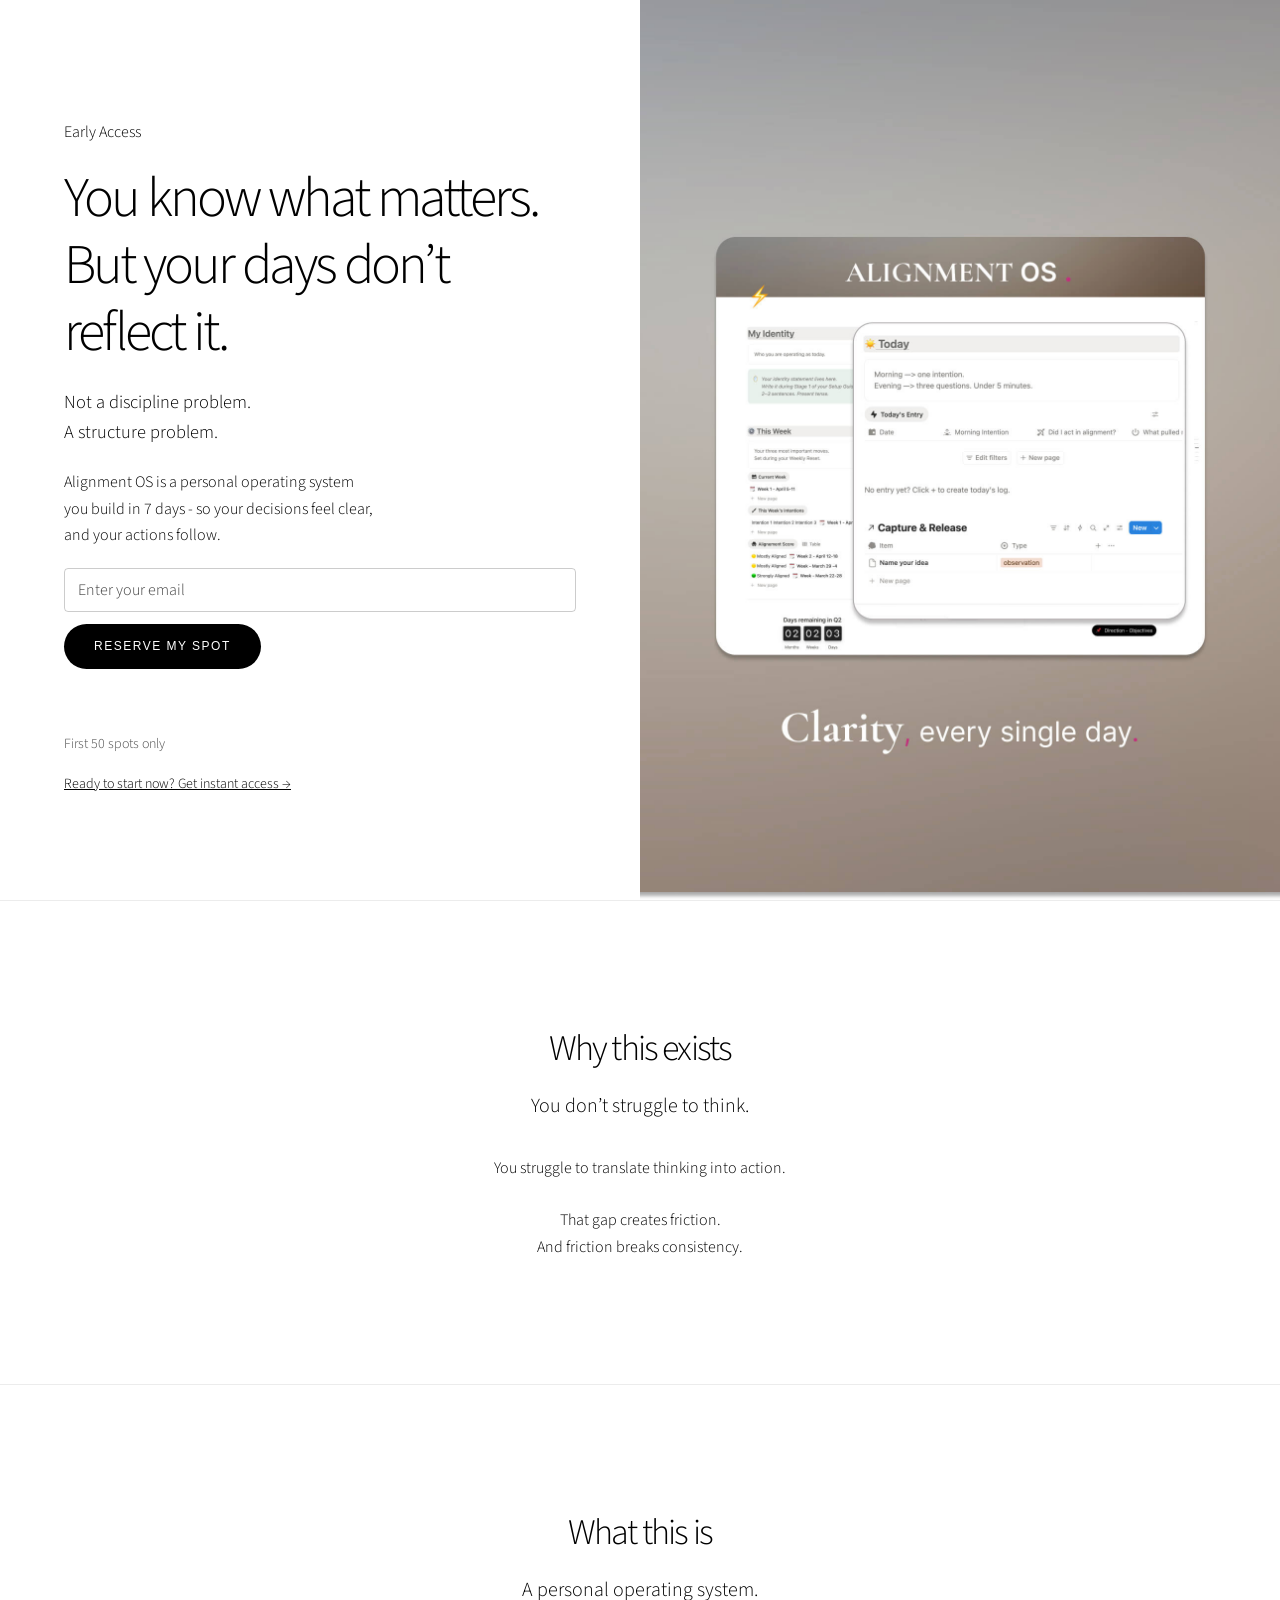
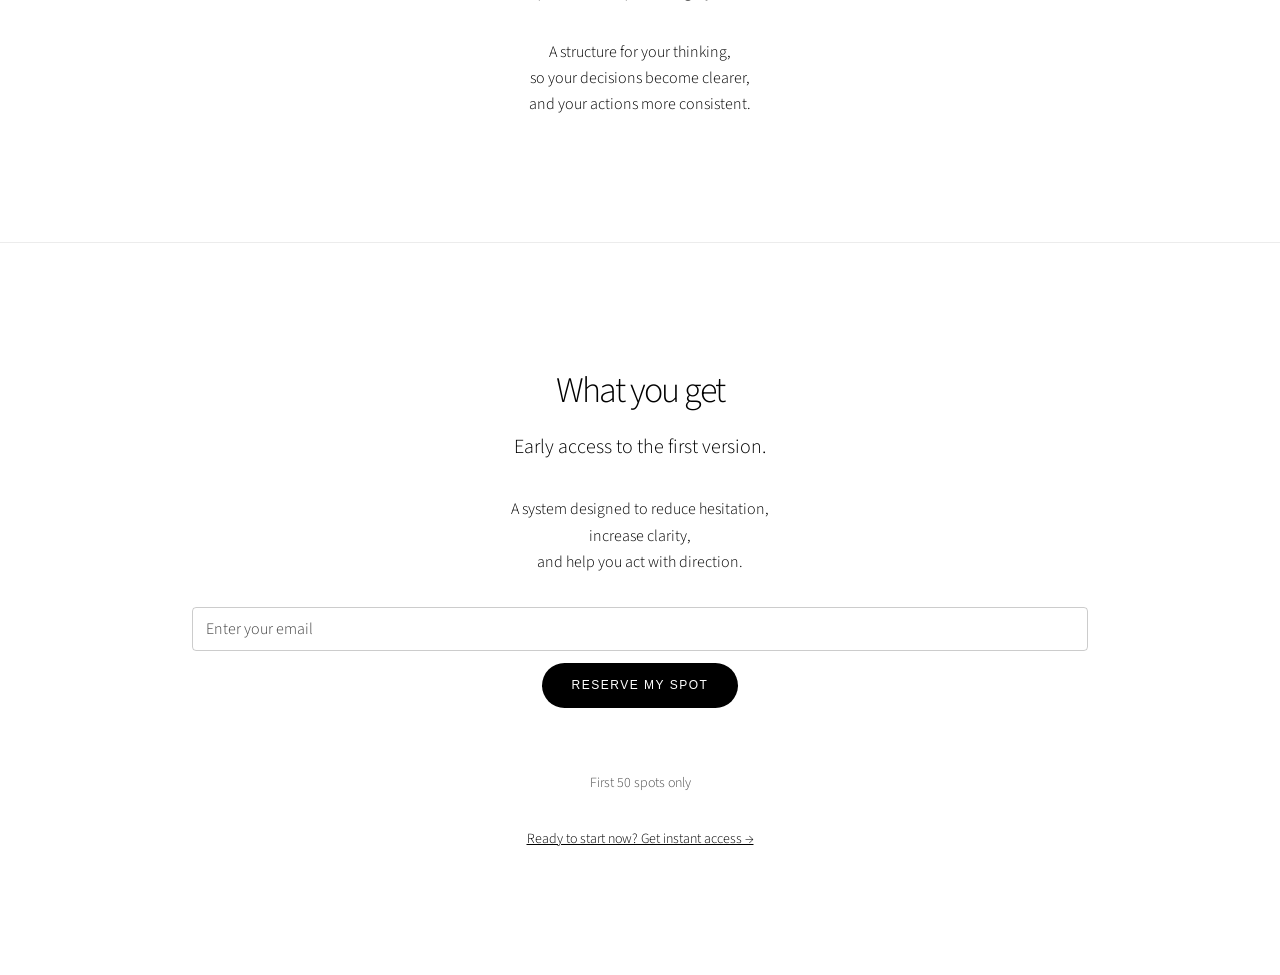
==== commit 8dee03f5: "Update index.html" ====
--- a/index.html
+++ b/index.html
@@ -23,7 +23,12 @@
 .cta-note {
   font-size: 14px;
   opacity: 0.7;
-  margin-top: 15px;
+  margin-top: 12px;
+}
+
+.cta-link {
+  font-size: 14px;
+  margin-top: 10px;
 }
 
 .section-spacing {
@@ -65,7 +70,7 @@
 
 <p class="hero-spacing">
 Alignment OS is a personal operating system<br>
-you build in 7 days — so your decisions feel clear,<br>
+you build in 7 days - so your decisions feel clear,<br>
 and your actions follow.
 </p>
 
@@ -81,7 +86,7 @@
 
 <div>
   <button type="submit" class="primary">
-    Get early access
+    Reserve my spot
   </button>
 </div>
 
@@ -90,7 +95,13 @@
 </ul>
 
 <p class="cta-note">
-Join a small group building this before release
+First 50 spots only
+</p>
+
+<p class="cta-link">
+<a href="https://thehumancognilab.com/offer">
+Ready to start now? Get instant access →
+</a>
 </p>
 
 </div>
@@ -167,7 +178,7 @@
 
 <div style="margin-top: 12px;">
   <button type="submit" class="primary">
-    Join early access
+    Reserve my spot
   </button>
 </div>
 
@@ -176,7 +187,13 @@
 </ul>
 
 <p class="cta-note">
-Limited early group
+First 50 spots only
+</p>
+
+<p class="cta-link">
+<a href="https://thehumancognilab.com/offer">
+Ready to start now? Get instant access →
+</a>
 </p>
 
 </div>
@@ -186,4 +203,3 @@
 
 </body>
 </html>
-
--- a/assets/css/main.css
+++ b/assets/css/main.css
@@ -8636,3 +8636,10 @@
   opacity: 1 !important;
   transform: none !important;
 }
+
+.banner .image img {
+  object-fit: cover;
+  object-position: center;
+  width: 100%;
+  height: 100%;
+}
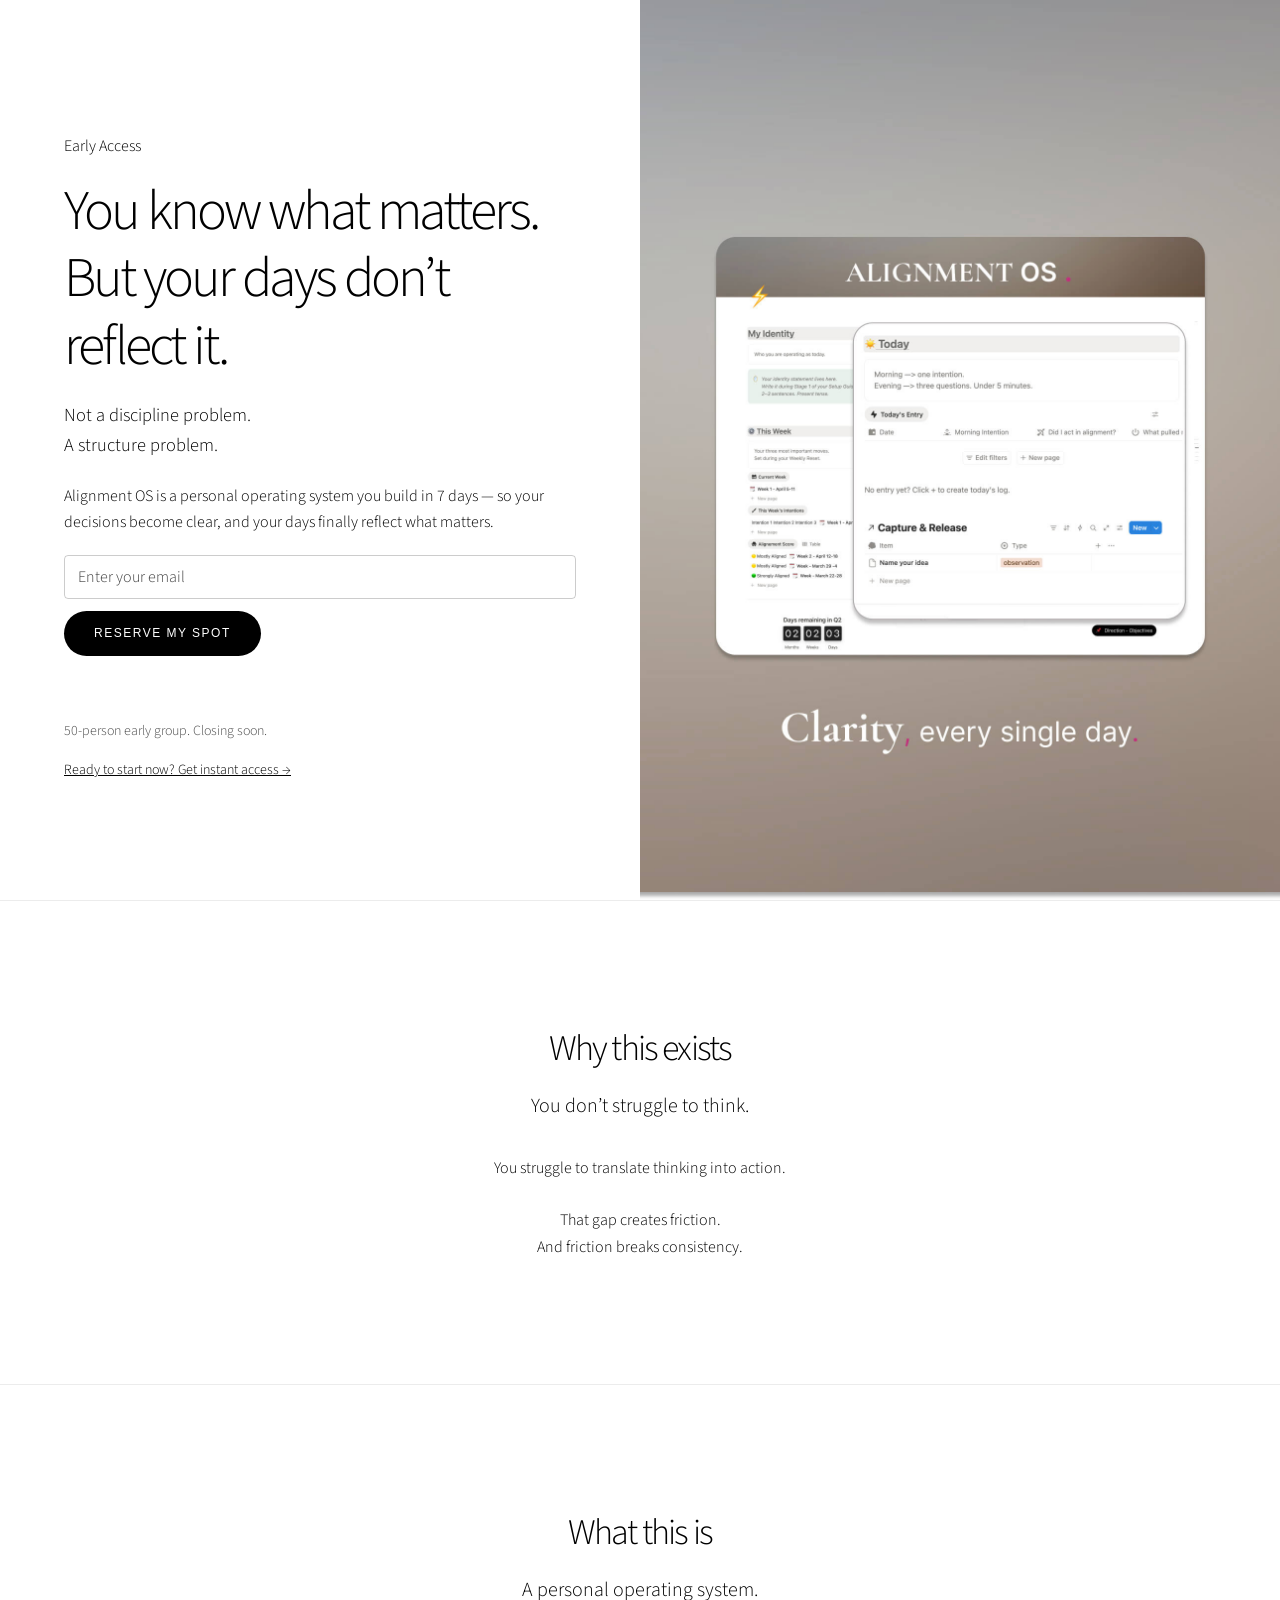
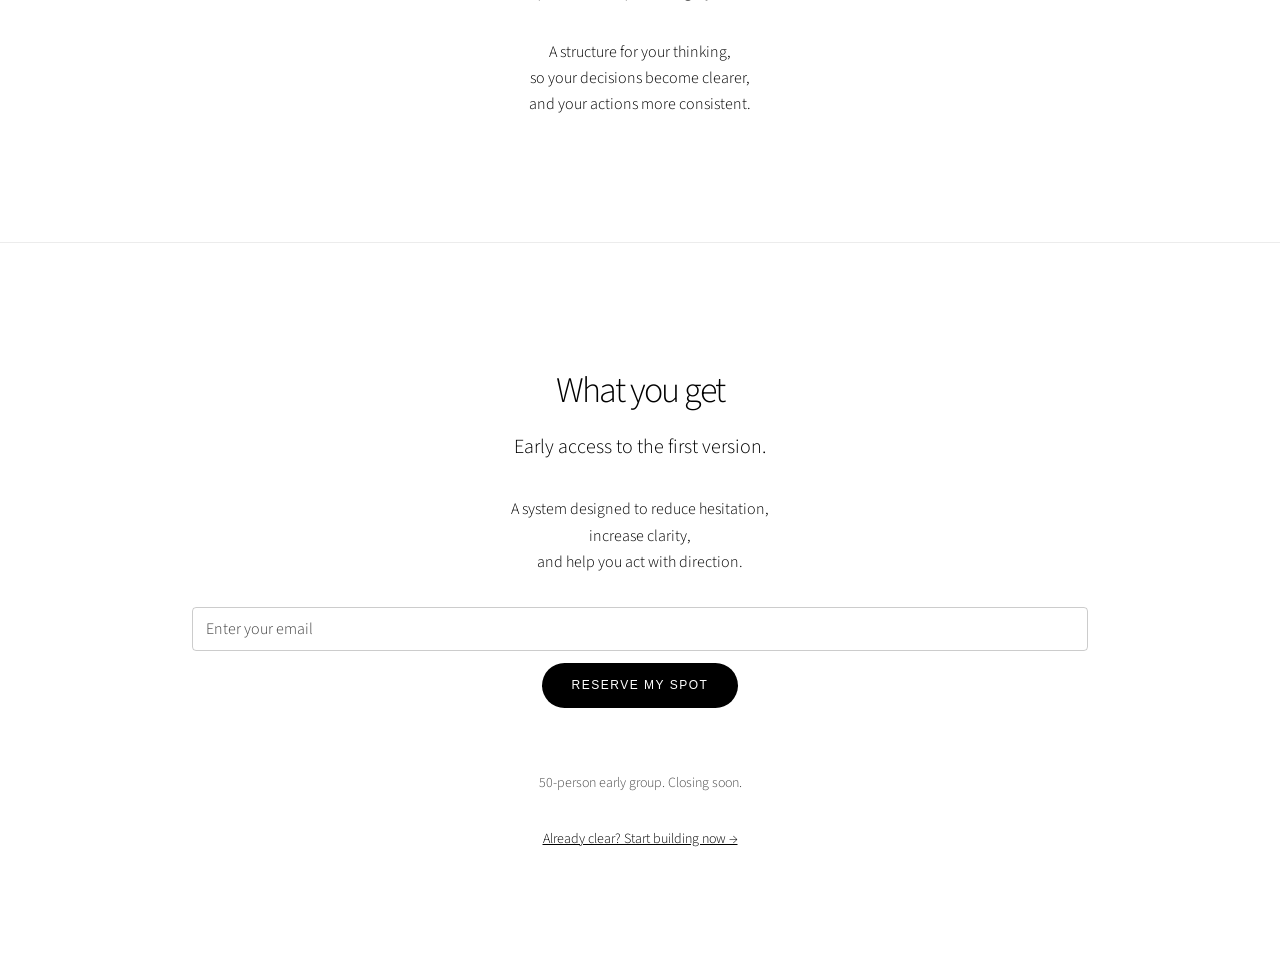
==== commit 261ec537: "Update index.html" ====
--- a/index.html
+++ b/index.html
@@ -69,9 +69,7 @@
 </p>
 
 <p class="hero-spacing">
-Alignment OS is a personal operating system<br>
-you build in 7 days - so your decisions feel clear,<br>
-and your actions follow.
+Alignment OS is a personal operating system you build in 7 days — so your decisions become clear, and your days finally reflect what matters.
 </p>
 
 <ul class="actions stacked">
@@ -95,7 +93,7 @@
 </ul>
 
 <p class="cta-note">
-First 50 spots only
+50-person early group. Closing soon.
 </p>
 
 <p class="cta-link">
@@ -187,12 +185,12 @@
 </ul>
 
 <p class="cta-note">
-First 50 spots only
+50-person early group. Closing soon.
 </p>
 
 <p class="cta-link">
 <a href="https://thehumancognilab.com/offer">
-Ready to start now? Get instant access →
+Already clear? Start building now →
 </a>
 </p>
 
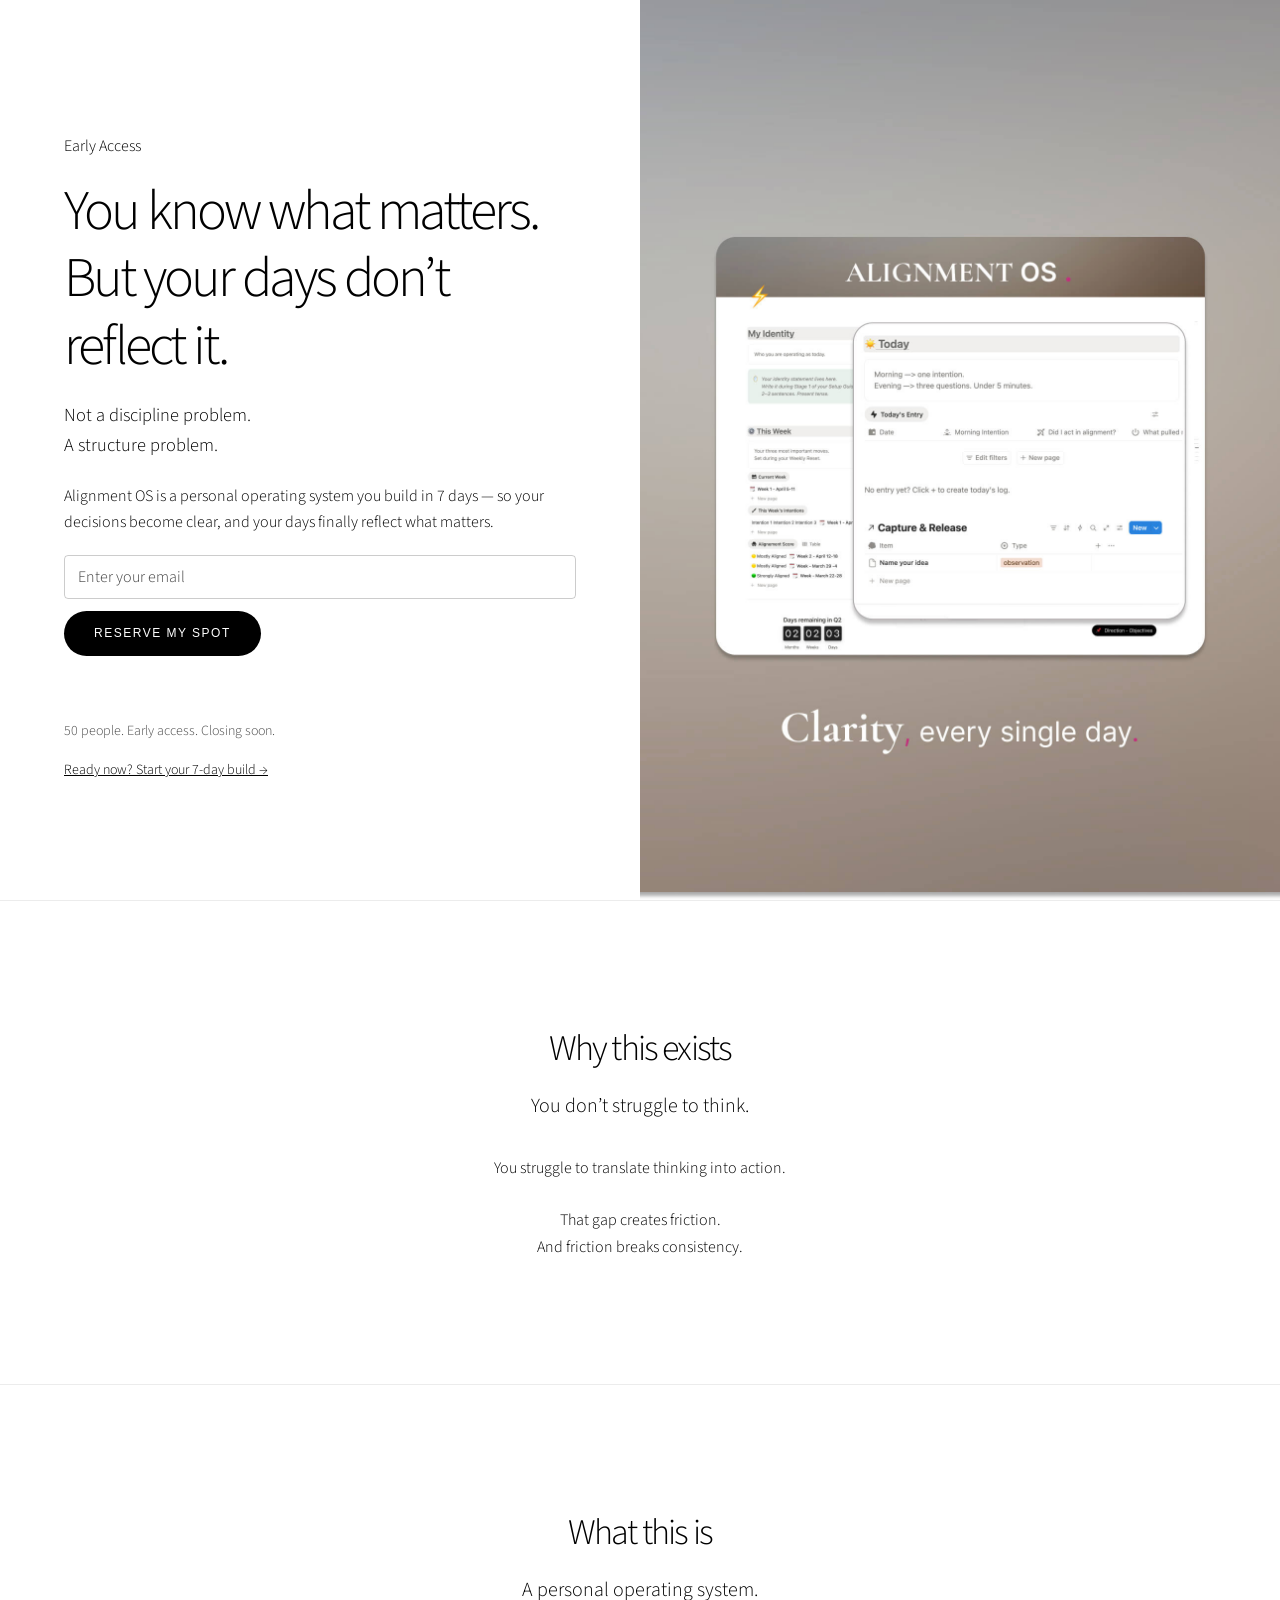
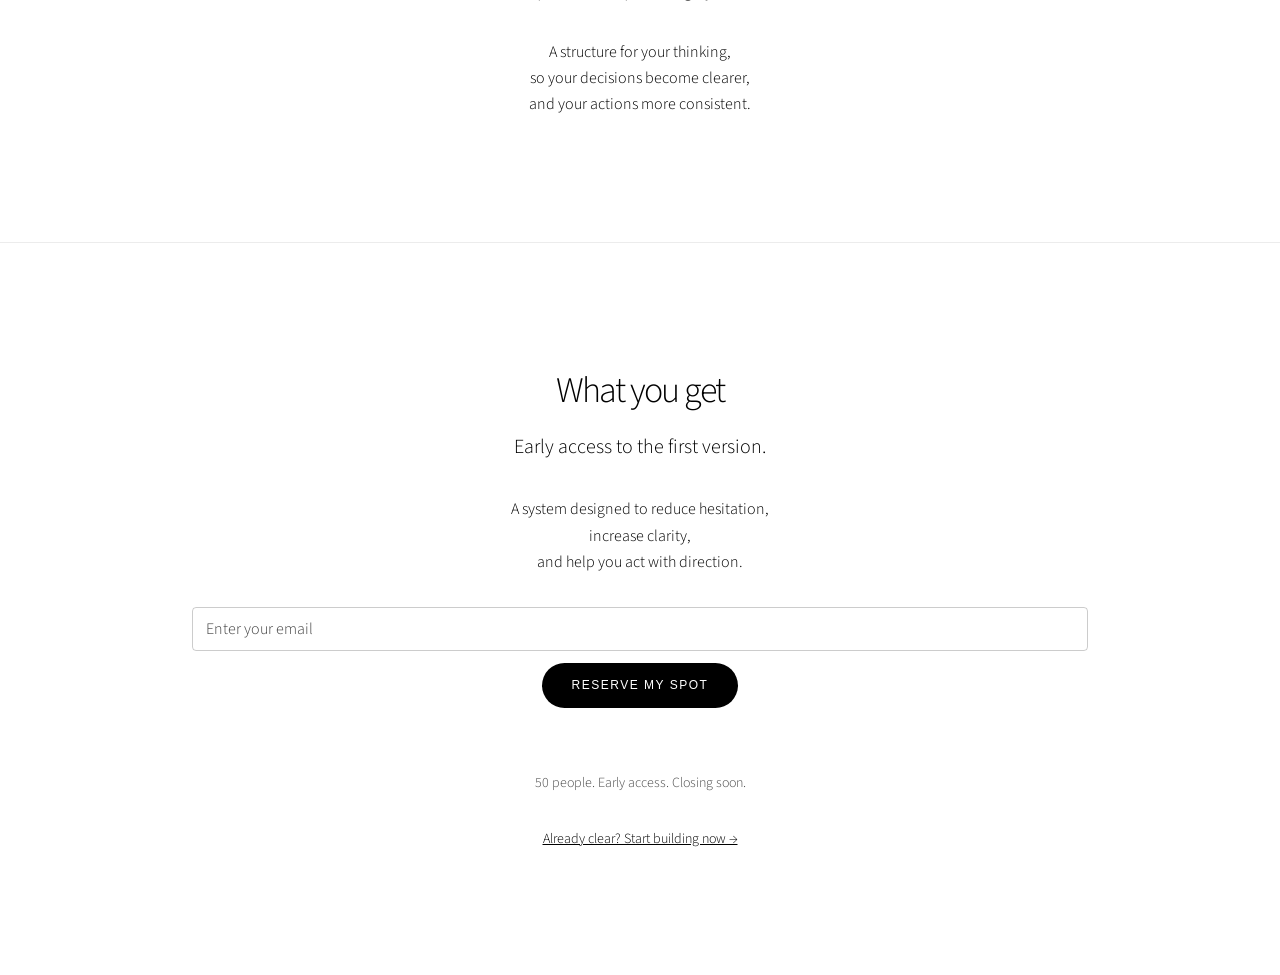
==== commit 11132273: "Update index.html" ====
--- a/index.html
+++ b/index.html
@@ -93,12 +93,12 @@
 </ul>
 
 <p class="cta-note">
-50-person early group. Closing soon.
+50 people. Early access. Closing soon.
 </p>
 
 <p class="cta-link">
 <a href="https://thehumancognilab.com/offer">
-Ready to start now? Get instant access →
+Ready now? Start your 7-day build →
 </a>
 </p>
 
@@ -185,7 +185,7 @@
 </ul>
 
 <p class="cta-note">
-50-person early group. Closing soon.
+50 people. Early access. Closing soon.
 </p>
 
 <p class="cta-link">
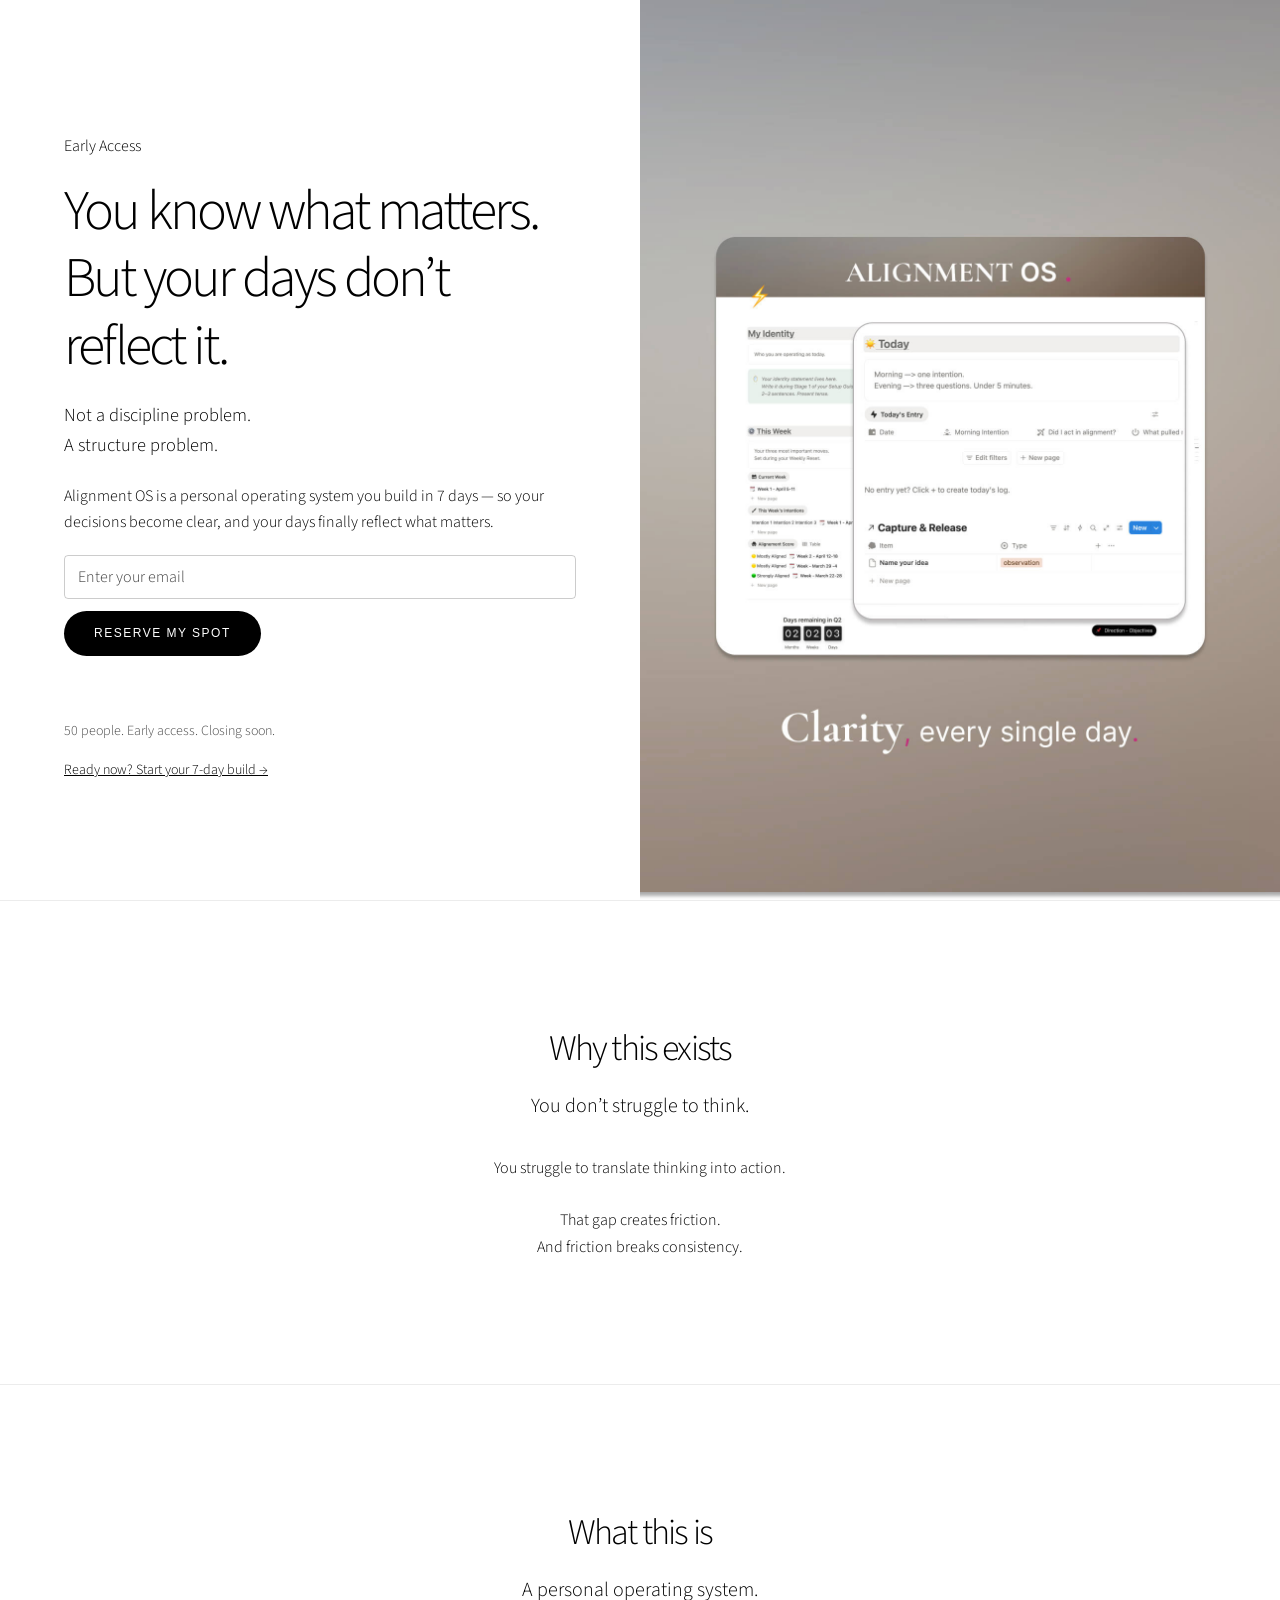
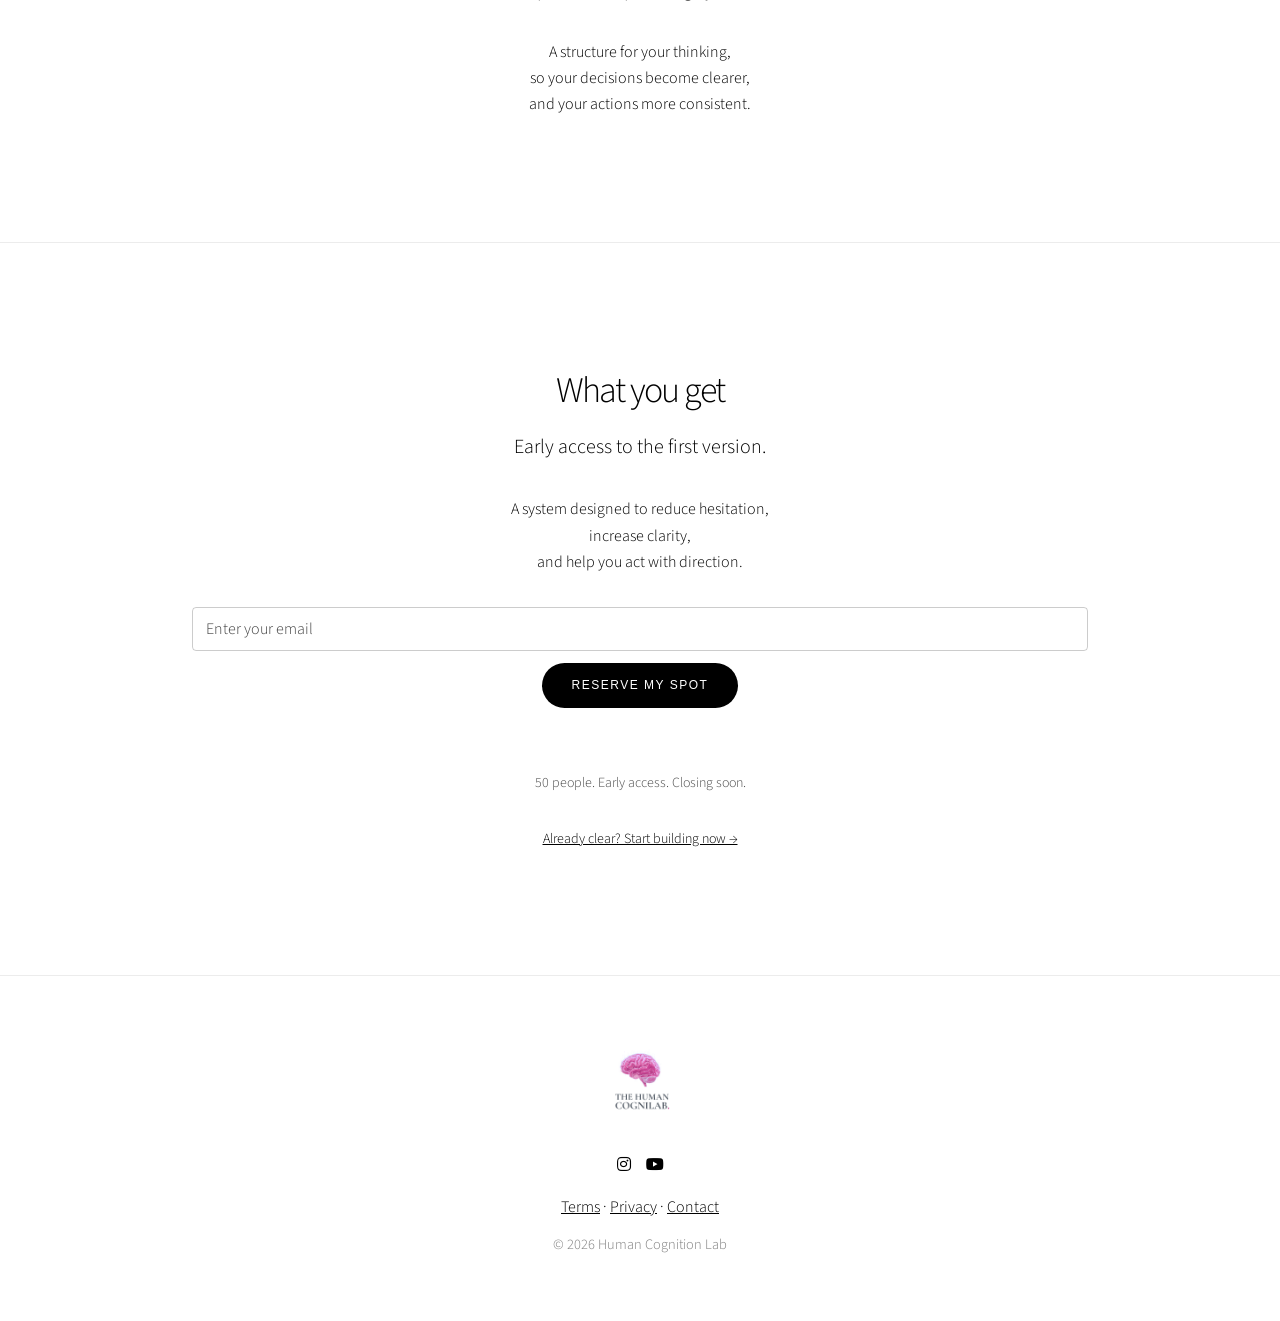
==== commit 2df1be2d: "Update index.html" ====
--- a/index.html
+++ b/index.html
@@ -197,6 +197,33 @@
 </div>
 </section>
 
+  <!-- FOOTER -->
+<footer class="wrapper style1 align-center">
+<div class="inner">
+
+<div style="margin-bottom: 16px;">
+<img src="images/logo.png" alt="Human Cognition Lab" style="height:88px; opacity:0.8;">
+</div>
+
+<ul class="icons" style="margin-bottom: 16px;">
+<li><a href="#" class="icon brands fa-instagram"></a></li>
+<li><a href="#" class="icon brands fa-youtube"></a></li>
+</ul>
+
+<p style="margin-bottom: 12px;">
+<a href="/terms">Terms</a> ·
+<a href="/privacy">Privacy</a> ·
+<a href="/contact">Contact</a>
+</p>
+
+<p style="opacity:0.5; font-size: 0.9em;">
+© 2026 Human Cognition Lab
+</p>
+
+</div>
+</footer>
+
+
 </div>
 
 </body>
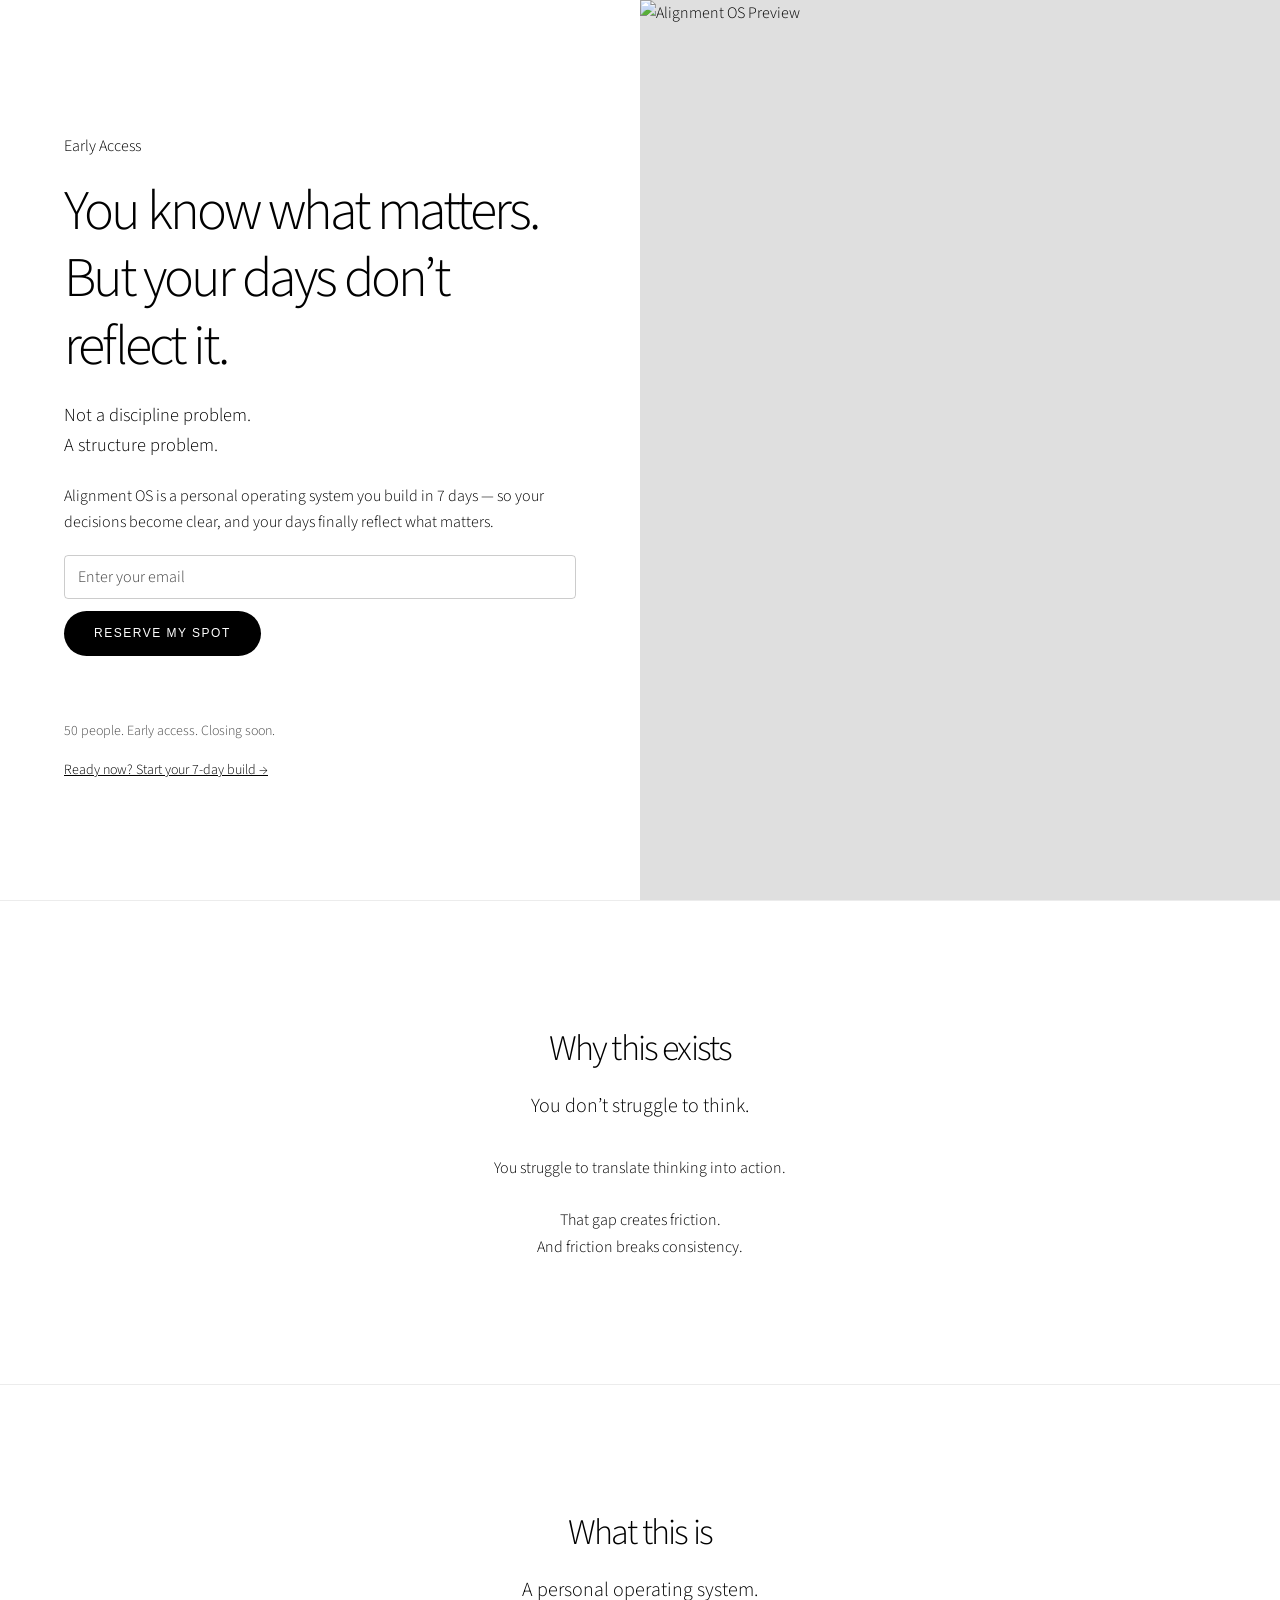
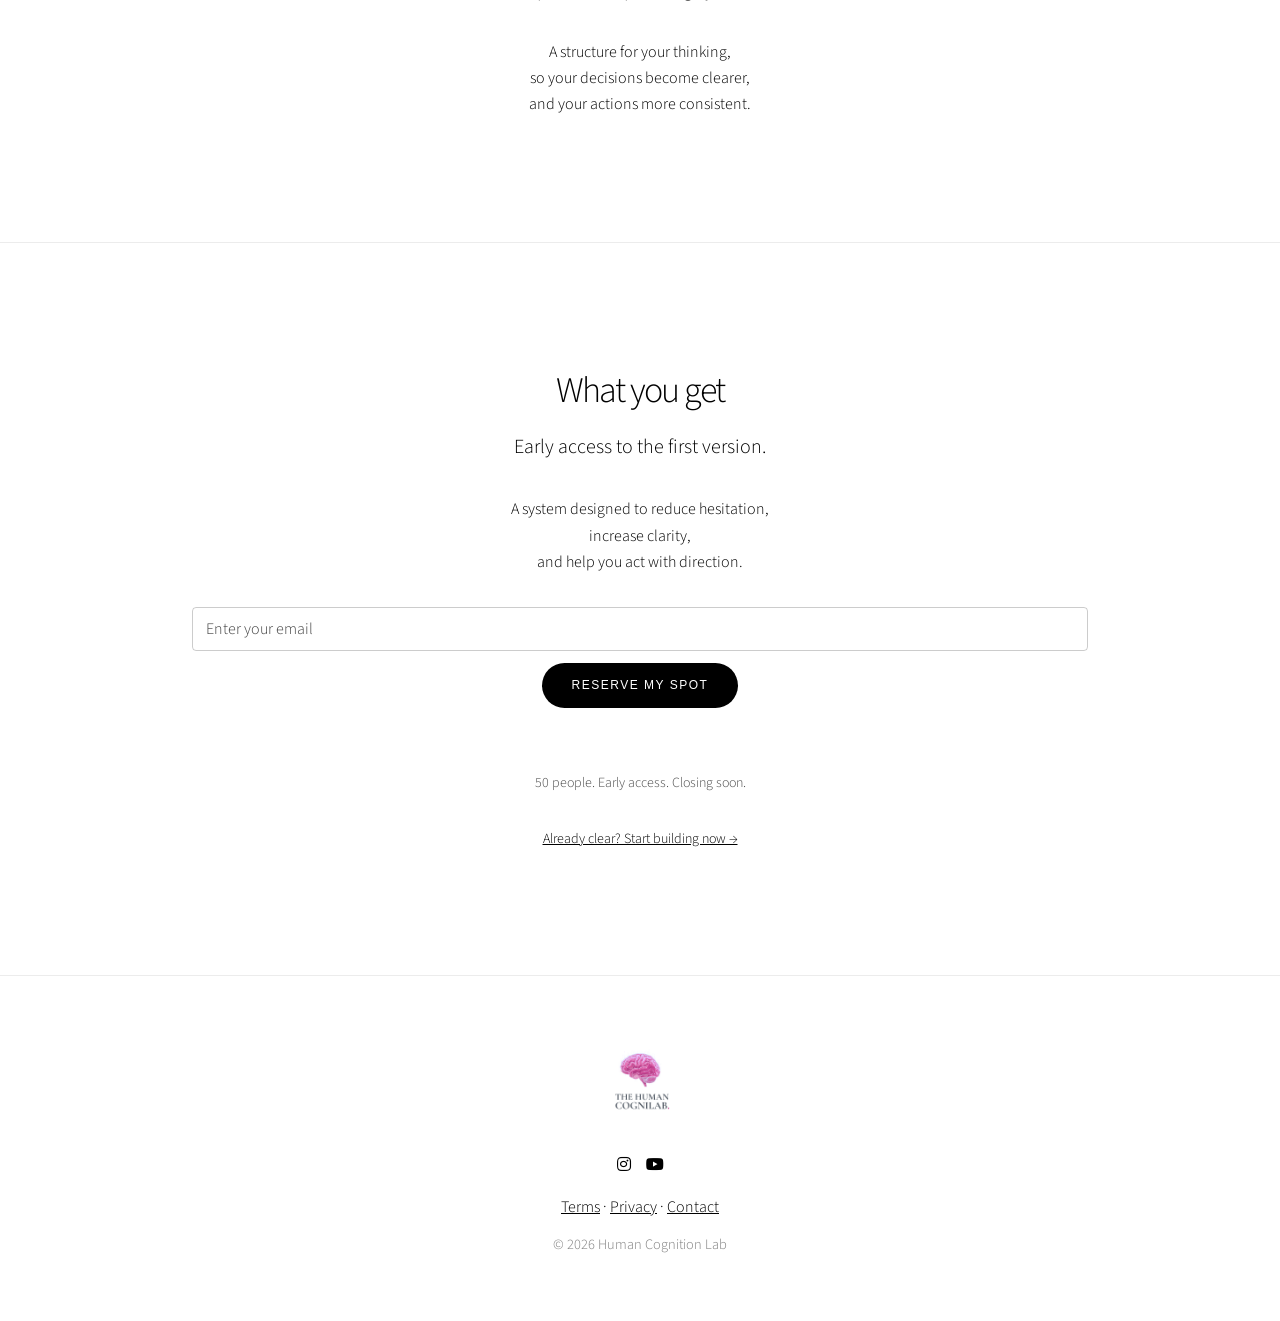
==== commit 53854347: "Update index.html" ====
--- a/index.html
+++ b/index.html
@@ -37,7 +37,7 @@
 }
 
 /* IMAGE FIX */
-.banner .image img {
+.bannert .image img {
   object-fit: cover;
   object-position: center;
   width: 100%;
@@ -105,7 +105,7 @@
 </div>
 
 <div class="image">
-<img src="images/banner.jpg" alt="Alignment OS Preview" />
+<img src="images/bannert.jpg" alt="Alignment OS Preview" />
 </div>
 
 </section>
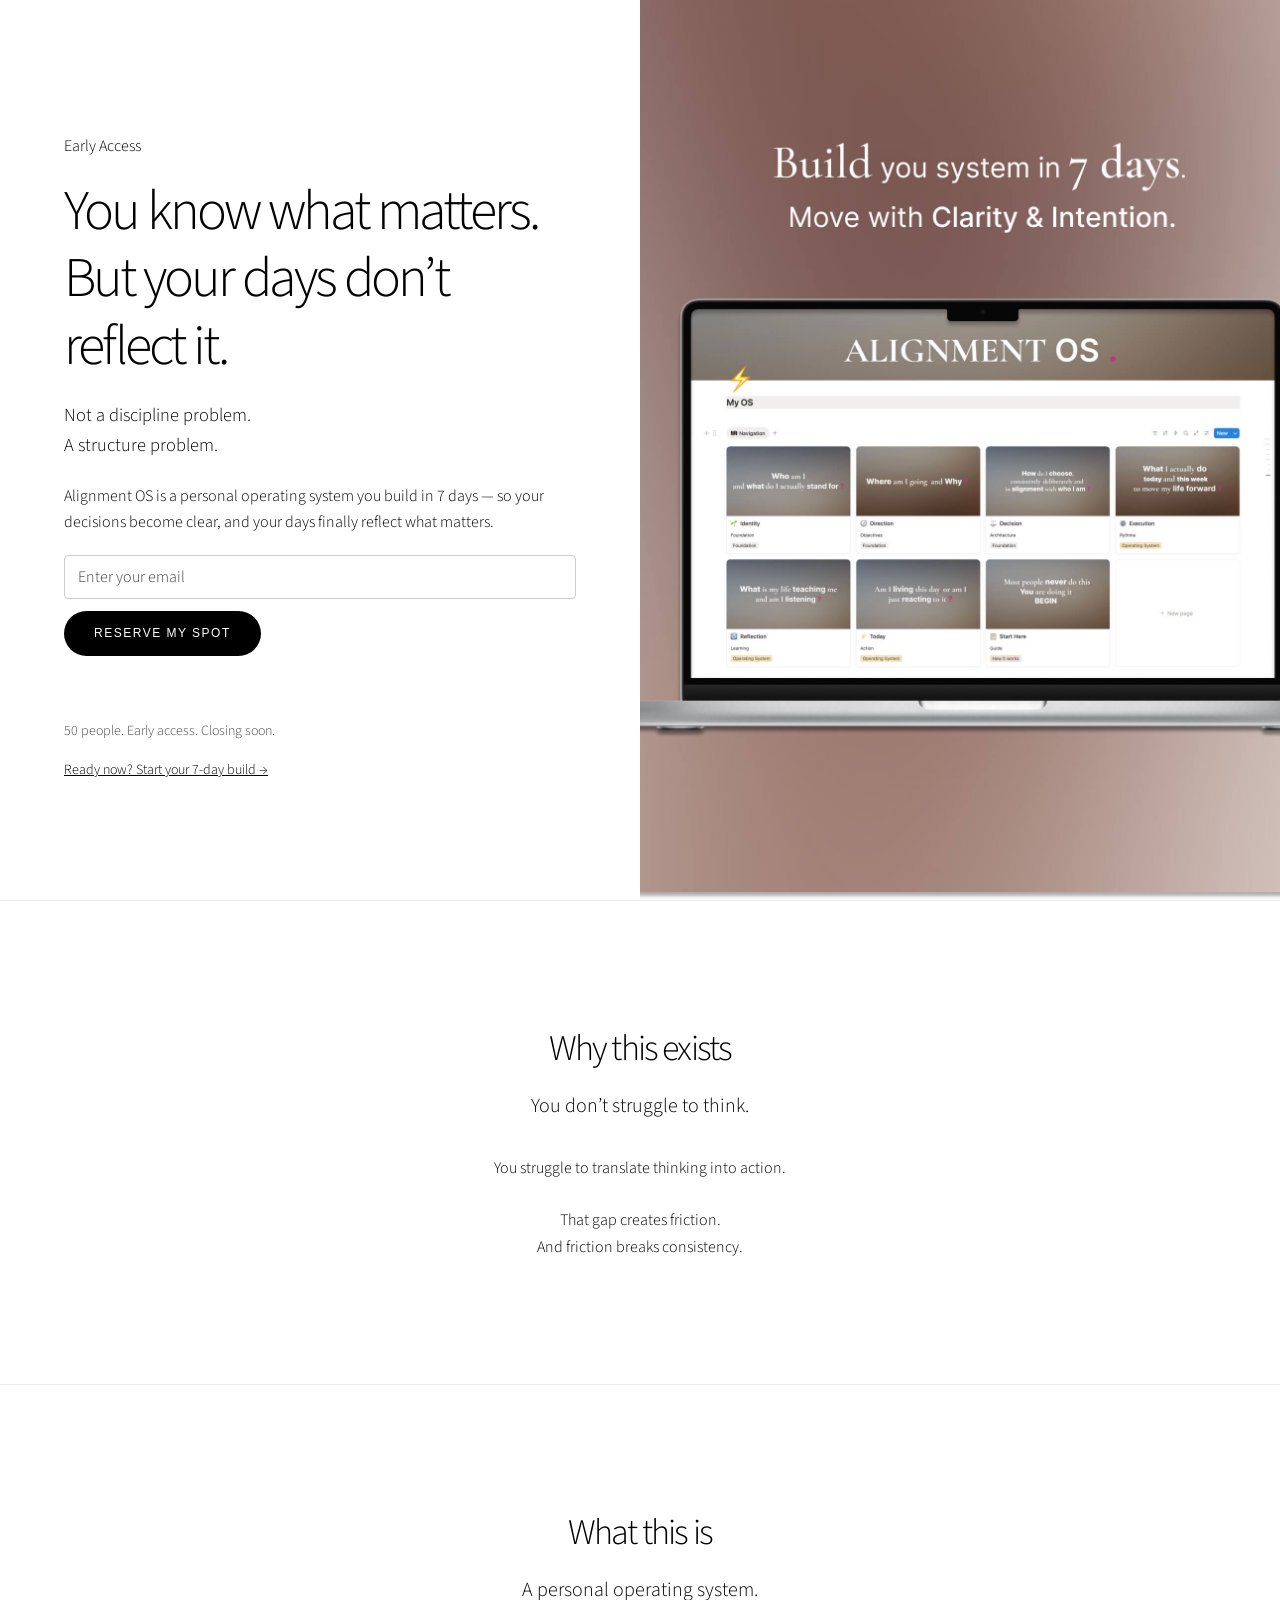
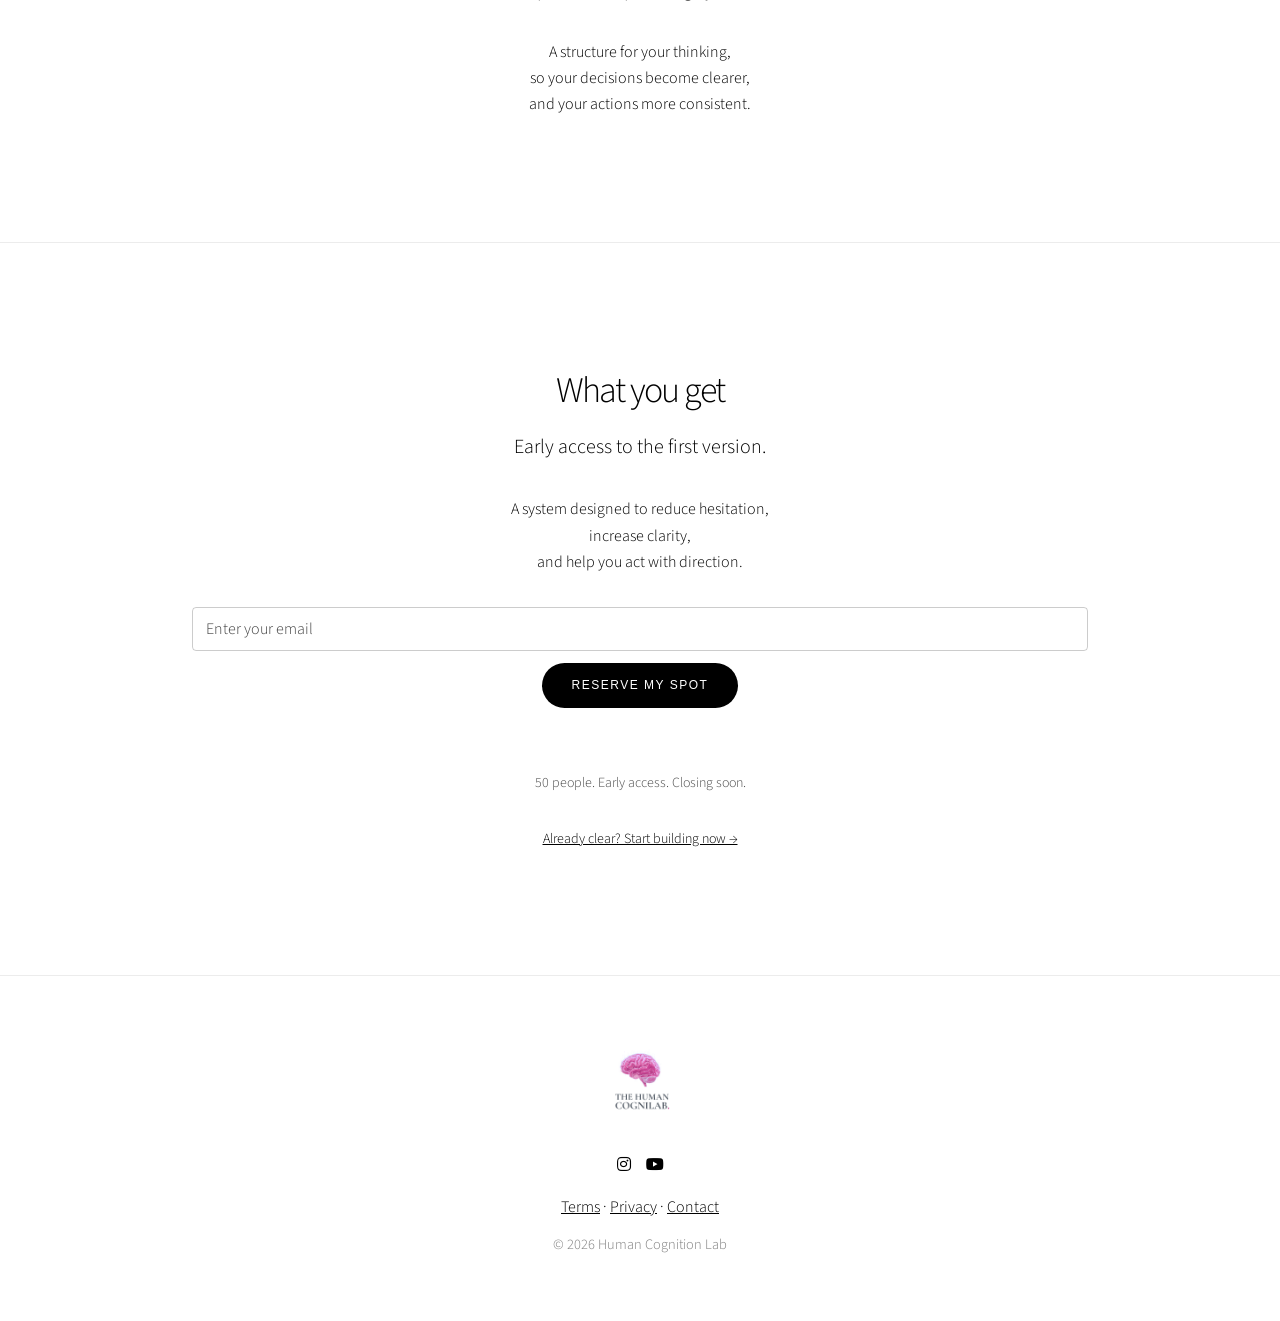
==== commit 617accd0: "Update index.html" ====
--- a/index.html
+++ b/index.html
@@ -37,7 +37,7 @@
 }
 
 /* IMAGE FIX */
-.bannert .image img {
+.banner .image img {
   object-fit: cover;
   object-position: center;
   width: 100%;
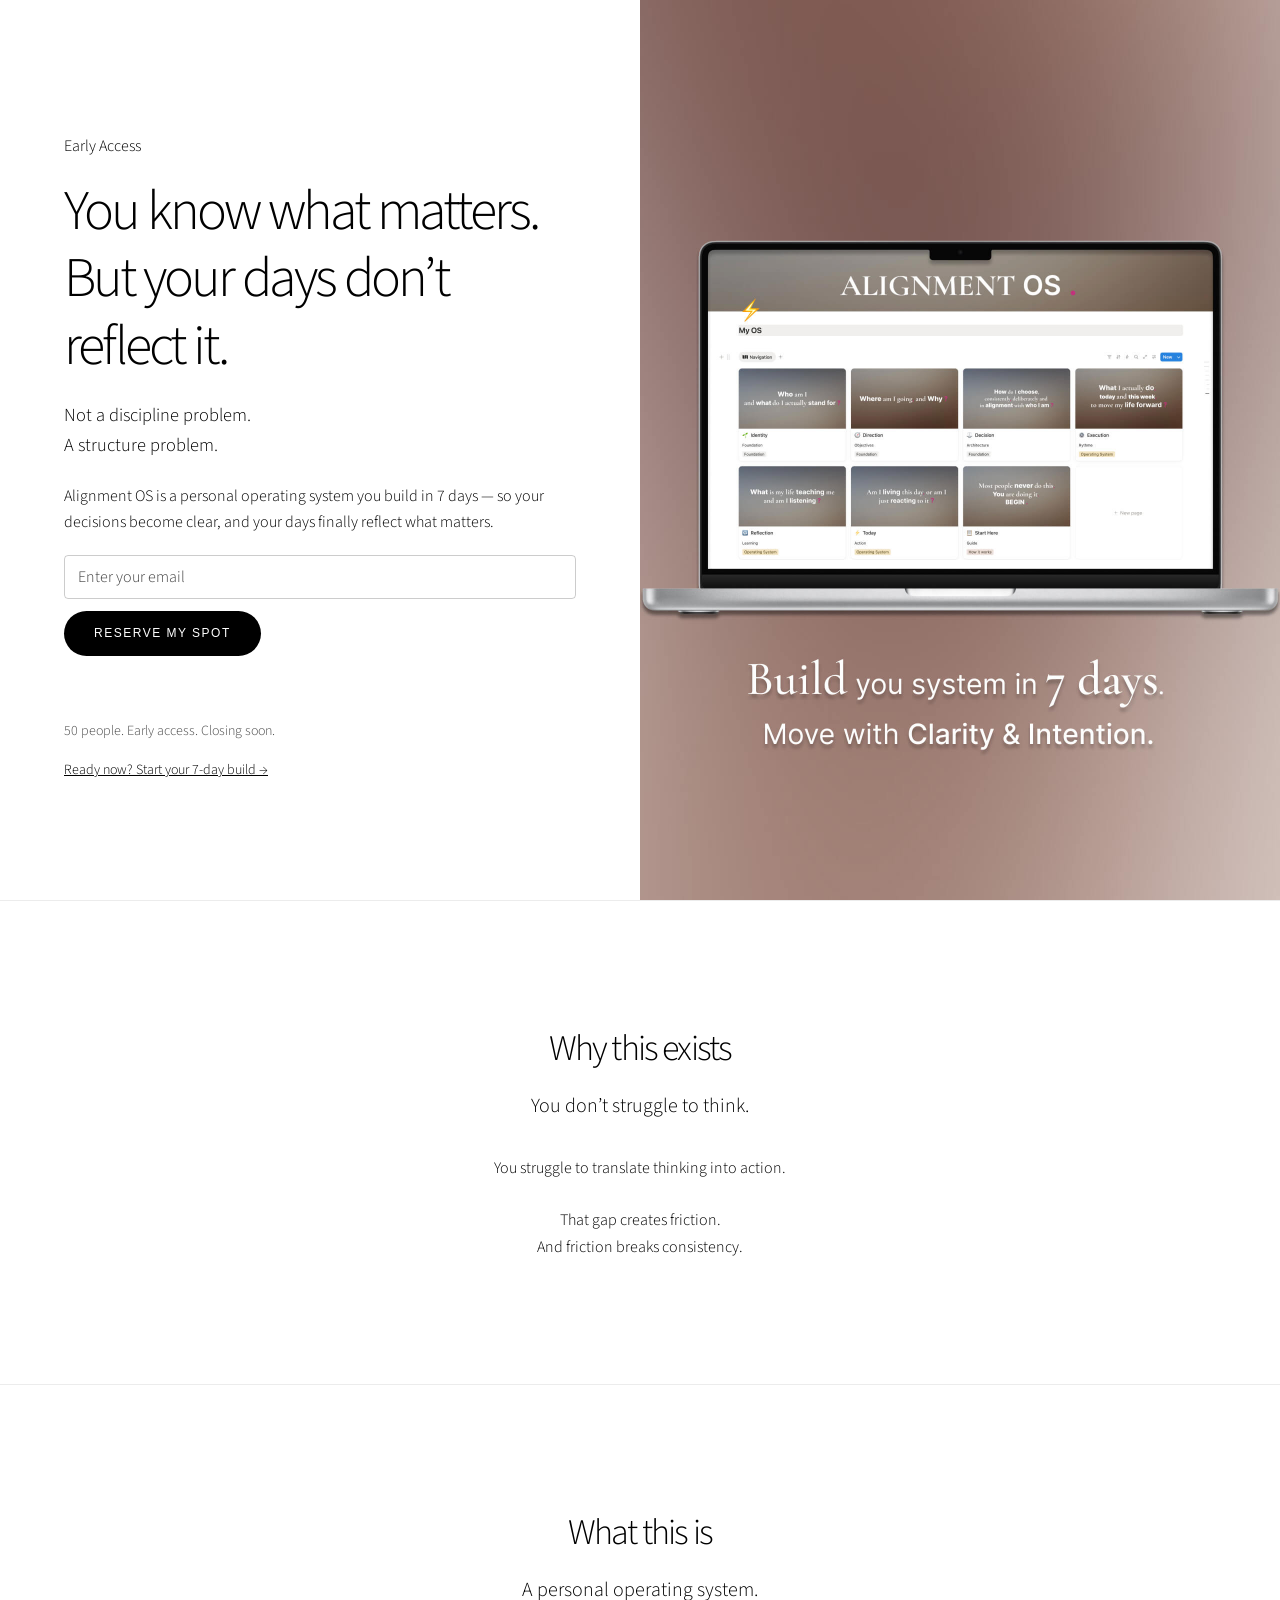
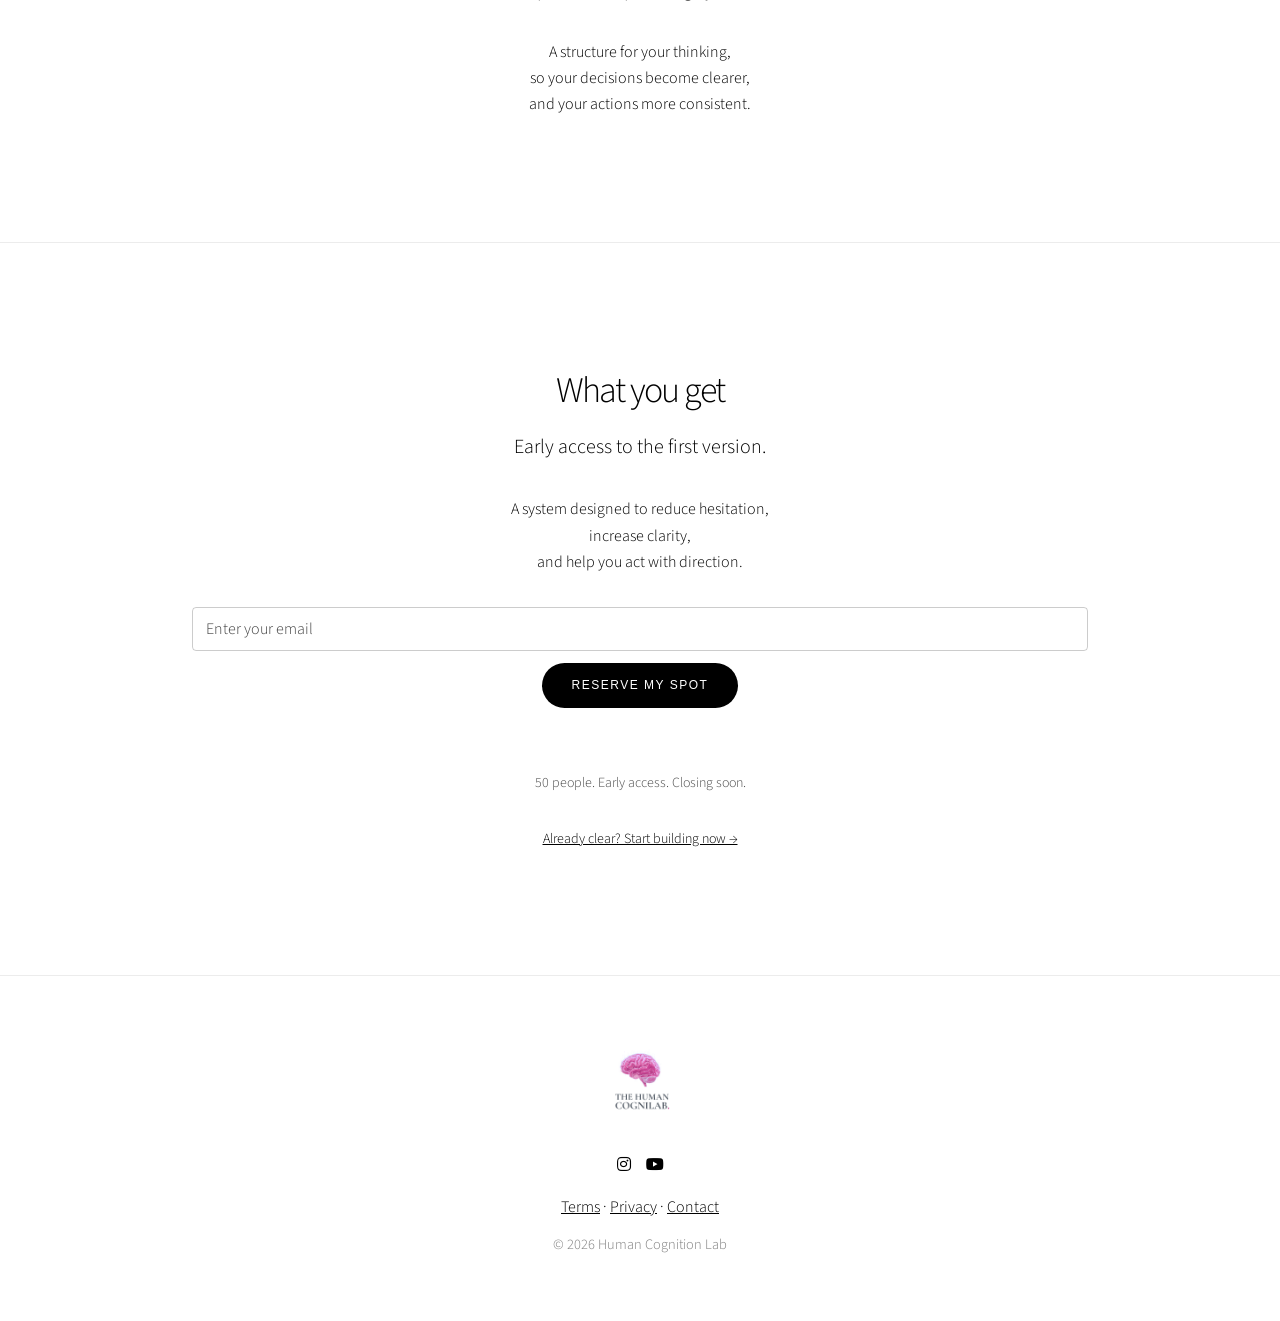
==== commit 45fa2d26: "Update index.html" ====
--- a/index.html
+++ b/index.html
@@ -206,8 +206,8 @@
 </div>
 
 <ul class="icons" style="margin-bottom: 16px;">
-<li><a href="#" class="icon brands fa-instagram"></a></li>
-<li><a href="#" class="icon brands fa-youtube"></a></li>
+<li><a href="https://www.instagram.com/thehumancognilab?utm_source=qr" class="icon brands fa-instagram"></a></li>
+<li><a href="https://www.youtube.com/@thehumancognilab" class="icon brands fa-youtube"></a></li>
 </ul>
 
 <p style="margin-bottom: 12px;">
